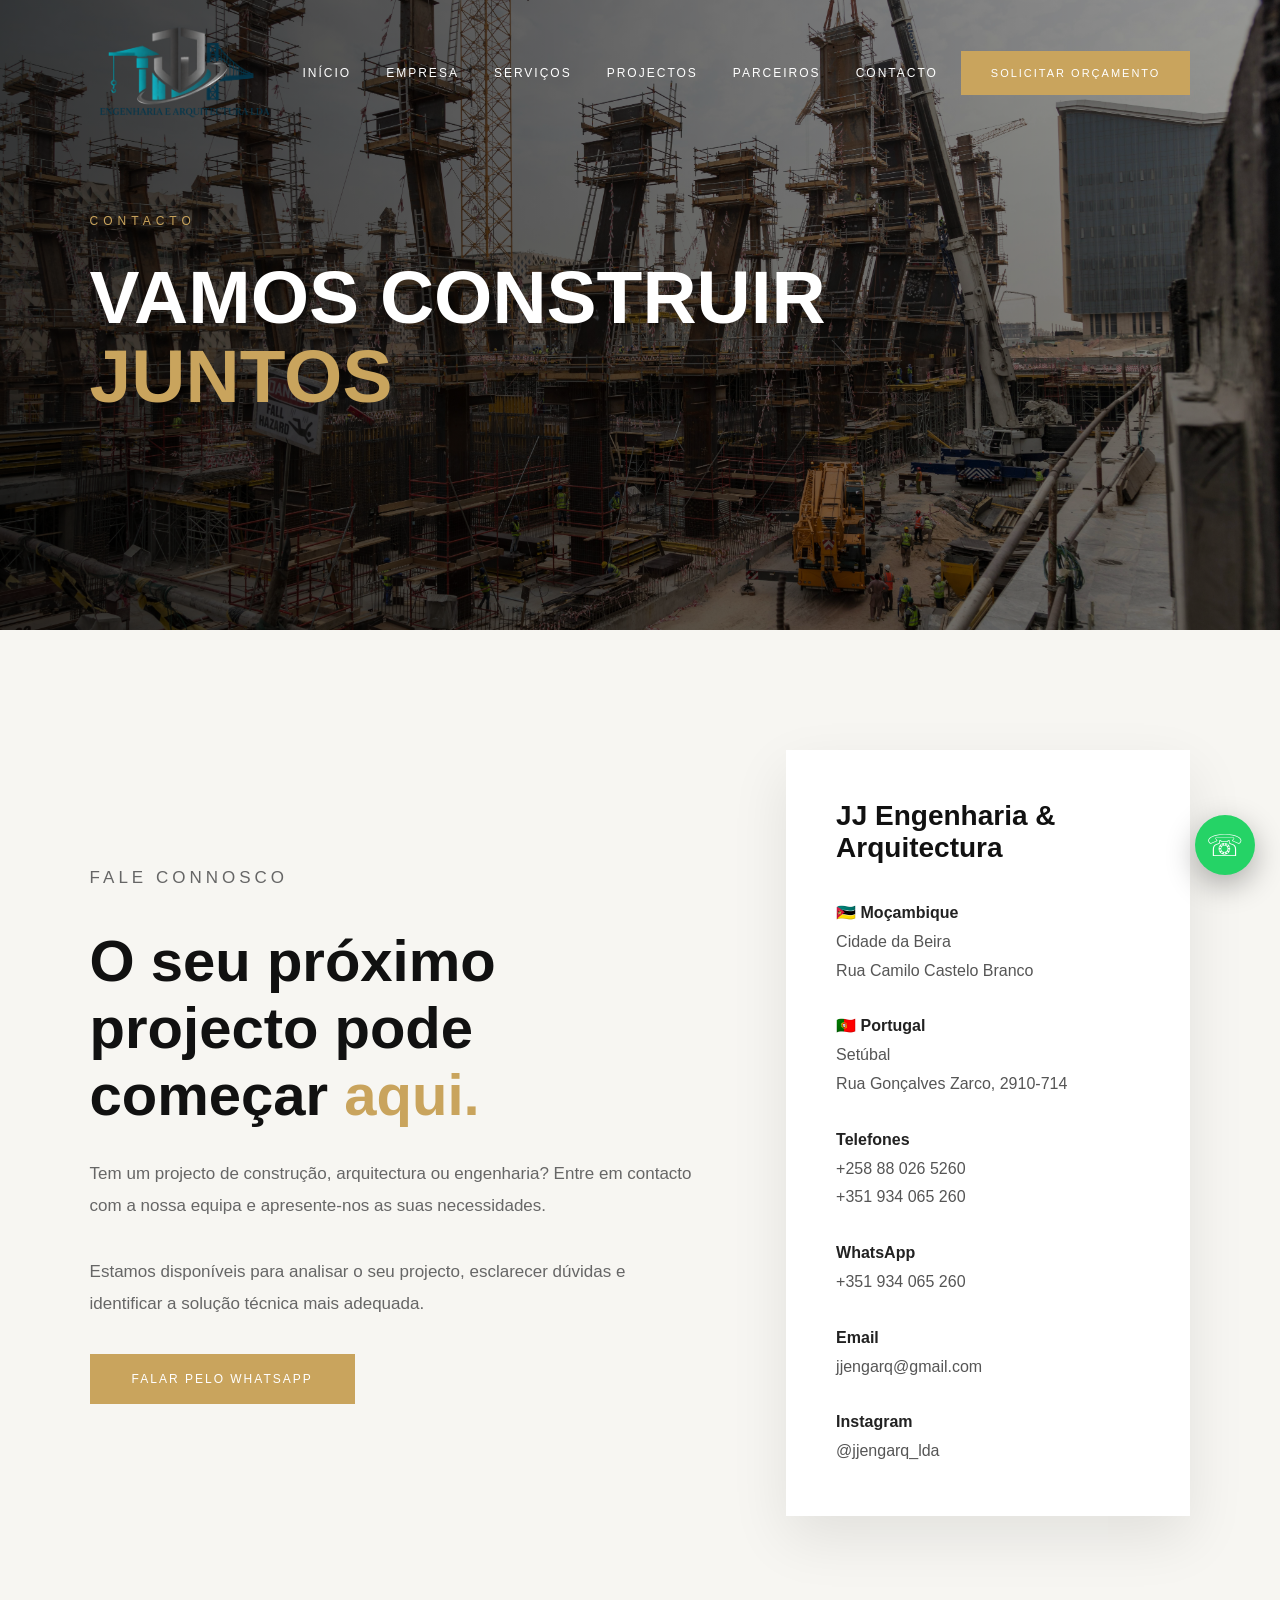
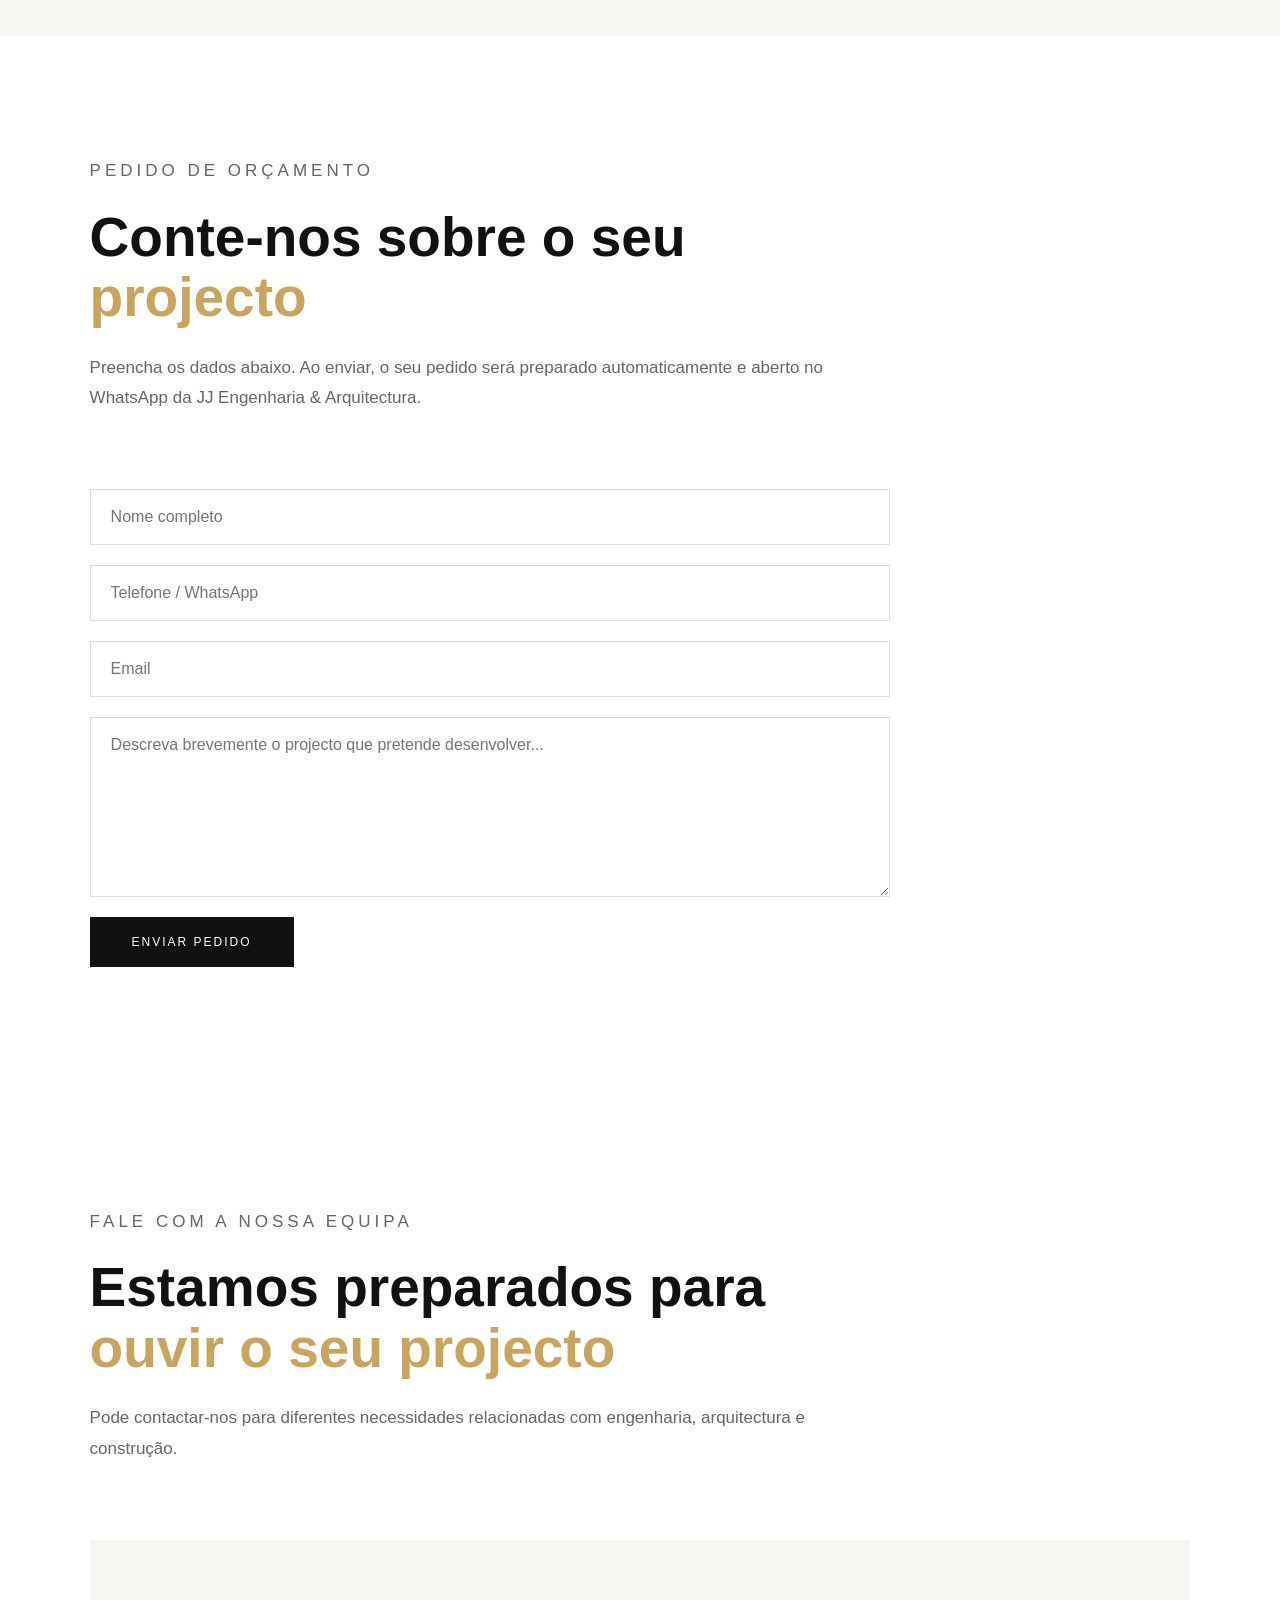
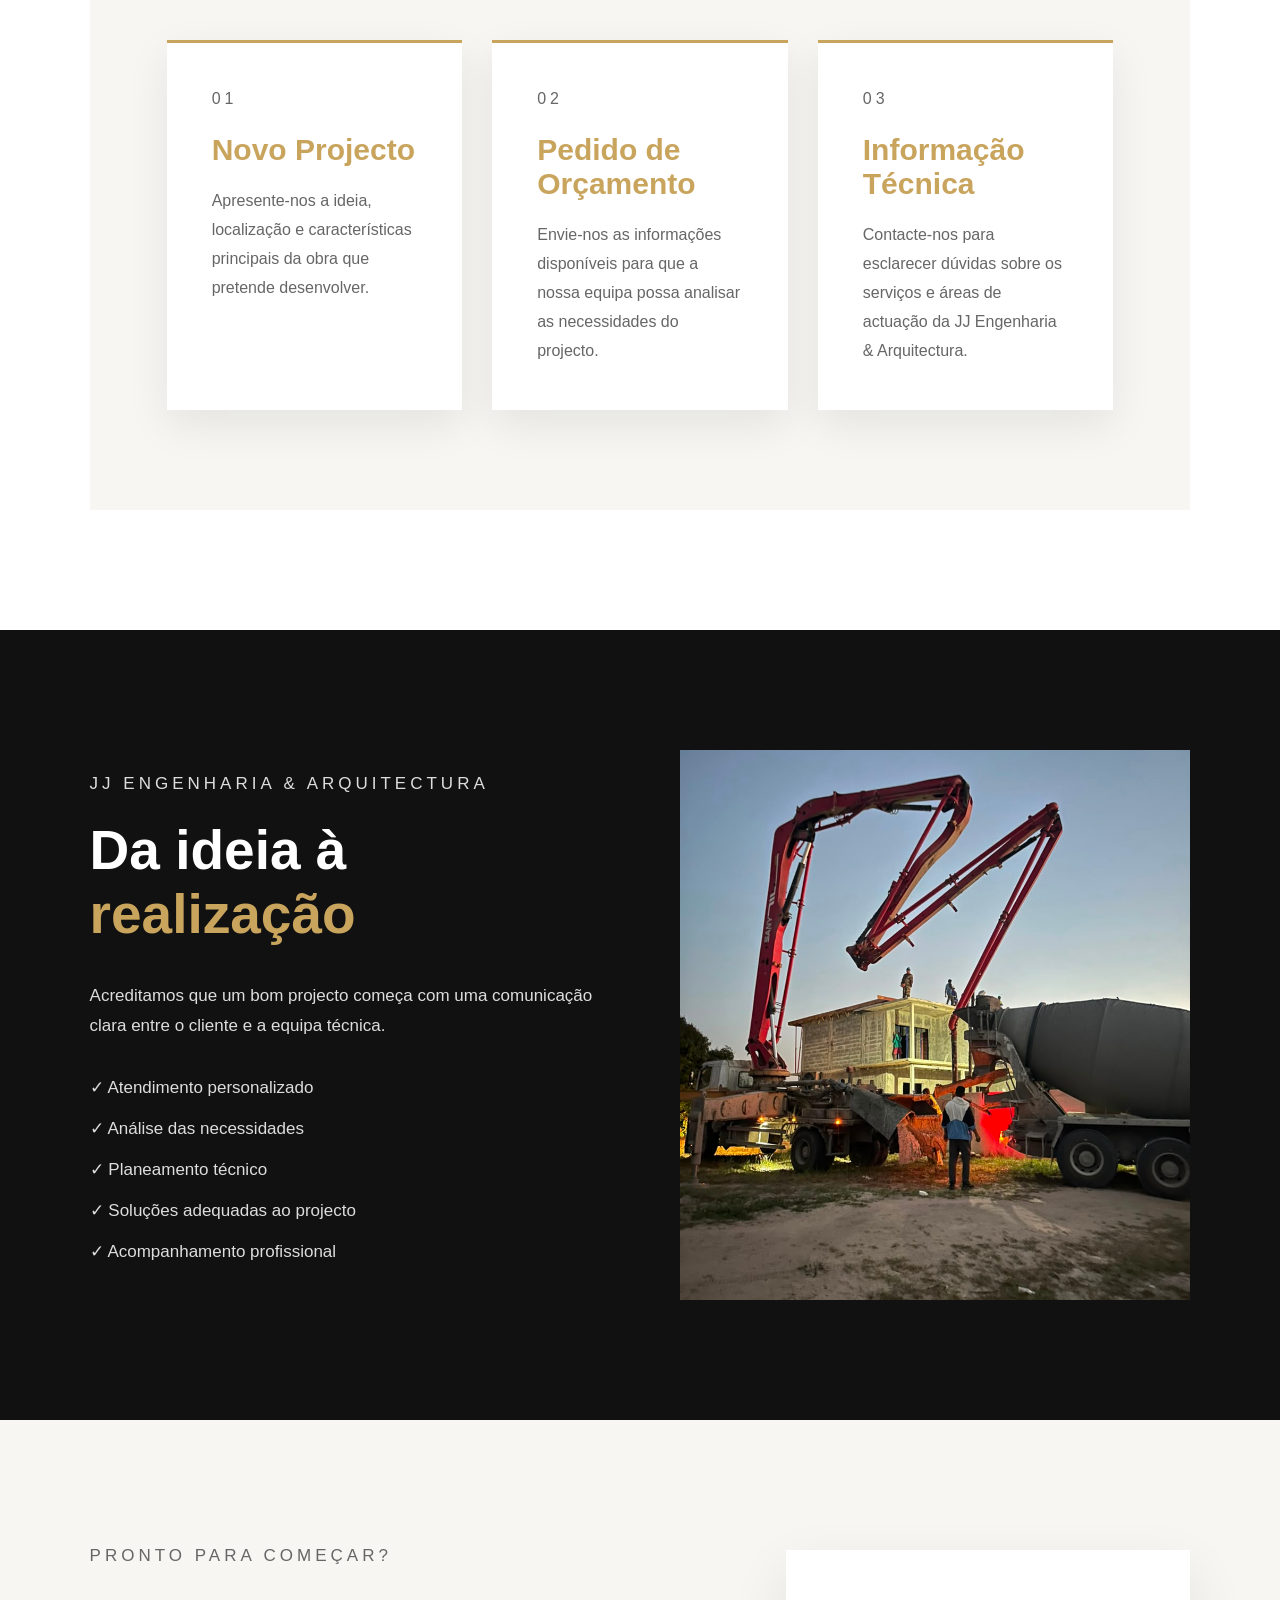
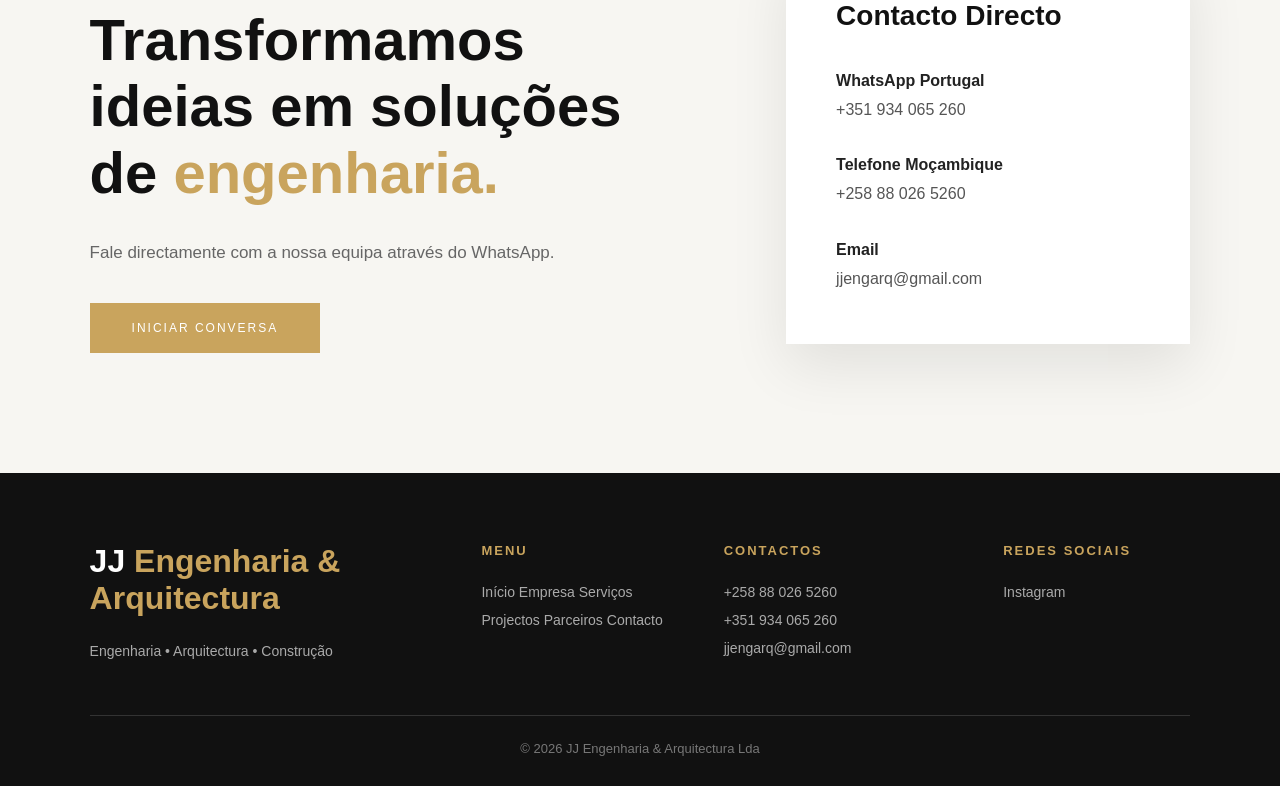
==== contacto.html @ 001f5782 "Add files via upload" ====
<!DOCTYPE html>
<html lang="pt">

<head>

    <meta charset="UTF-8">

    <meta
        name="viewport"
        content="width=device-width, initial-scale=1.0"
    >

    <title>
        Contacto | JJ Engenharia & Arquitectura
    </title>

    <meta
        name="description"
        content="Entre em contacto com a JJ Engenharia & Arquitectura para solicitar informações, apresentar o seu projecto ou pedir um orçamento."
    >

    <meta
        name="keywords"
        content="JJ Engenharia, contacto, orçamento, engenharia, arquitectura, construção, Moçambique, Portugal"
    >

    <meta
        name="author"
        content="JJ Engenharia & Arquitectura"
    >

    <link
        rel="stylesheet"
        href="css/style.css"
    >

</head>


<body>


<!-- =====================================================
HEADER
===================================================== -->

<header class="header">

    <div class="logo">

        <a href="index.html">

            <img
                src="images/logo.png"
                alt="JJ Engenharia & Arquitectura"
            >

        </a>

    </div>


    <button
        class="menu-toggle"
        type="button"
        onclick="abrirMenu()"
        aria-label="Abrir menu"
    >

        <span></span>
        <span></span>
        <span></span>

    </button>


    <nav id="menu">

        <a href="index.html">
            Início
        </a>

        <a href="sobre.html">
            Empresa
        </a>

        <a href="servicos.html">
            Serviços
        </a>

        <a href="projectos.html">
            Projectos
        </a>

        <a href="index.html#parceiros">
            Parceiros
        </a>

        <a href="contacto.html">
            Contacto
        </a>

    </nav>


    <a
        href="#formulario"
        class="btn-header"
    >
        Solicitar Orçamento
    </a>

</header>



<!-- =====================================================
HERO
===================================================== -->

<section class="page-hero">

    <div>

        <p class="subtitle">
            CONTACTO
        </p>

        <h1>

            Vamos construir

            <span>
                juntos
            </span>

        </h1>

    </div>

</section>



<!-- =====================================================
INTRODUÇÃO / CONTACTOS
===================================================== -->

<section class="contact">

    <div class="contact-content">

        <p class="section-label">
            FALE CONNOSCO
        </p>

        <h2>

            O seu próximo projecto
            pode começar

            <span style="color:#c9a45d;">
                aqui.
            </span>

        </h2>

        <p>
            Tem um projecto de construção,
            arquitectura ou engenharia?
            Entre em contacto com a nossa equipa
            e apresente-nos as suas necessidades.
        </p>

        <p>
            Estamos disponíveis para analisar
            o seu projecto, esclarecer dúvidas
            e identificar a solução técnica
            mais adequada.
        </p>


        <!-- WHATSAPP PORTUGAL -->

        <a
            href="https://wa.me/351934065260?text=Ol%C3%A1%20JJ%20Engenharia%20%26%20Arquitectura%2C%20gostaria%20de%20obter%20mais%20informa%C3%A7%C3%B5es%20e%20apresentar%20o%20meu%20projecto."
            class="btn-main"
            target="_blank"
            rel="noopener noreferrer"
        >
            Falar pelo WhatsApp
        </a>

    </div>


    <div class="contact-info">

        <h3>
            JJ Engenharia & Arquitectura
        </h3>


        <!-- MOÇAMBIQUE -->

        <p>

            🇲🇿

            <strong>
                Moçambique
            </strong>

            <br>

            Cidade da Beira

            <br>

            Rua Camilo Castelo Branco

        </p>


        <!-- PORTUGAL -->

        <p>

            🇵🇹

            <strong>
                Portugal
            </strong>

            <br>

            Setúbal

            <br>

            Rua Gonçalves Zarco,
            2910-714

        </p>


        <!-- TELEFONES -->

        <p>

            <strong>
                Telefones
            </strong>

            <br>

            <a href="tel:+258880265260">
                +258 88 026 5260
            </a>

            <br>

            <a href="tel:+351934065260">
                +351 934 065 260
            </a>

        </p>


        <!-- WHATSAPP -->

        <p>

            <strong>
                WhatsApp
            </strong>

            <br>

            <a
                href="https://wa.me/351934065260"
                target="_blank"
                rel="noopener noreferrer"
            >
                +351 934 065 260
            </a>

        </p>


        <!-- EMAIL -->

        <p>

            <strong>
                Email
            </strong>

            <br>

            <a href="mailto:jjengarq@gmail.com">
                jjengarq@gmail.com
            </a>

        </p>


        <!-- INSTAGRAM -->

        <p>

            <strong>
                Instagram
            </strong>

            <br>

            <a
                href="https://www.instagram.com/jjengarq_lda?stkn=MWpsZnFjYWRxdWlwaw=="
                target="_blank"
                rel="noopener noreferrer"
            >
                @jjengarq_lda
            </a>

        </p>

    </div>

</section>



<!-- =====================================================
FORMULÁRIO
===================================================== -->

<section
    class="contact-form-section"
    id="formulario"
>

    <div class="section-head">

        <p class="section-label">
            PEDIDO DE ORÇAMENTO
        </p>

        <h2>

            Conte-nos sobre o seu

            <span>
                projecto
            </span>

        </h2>

        <p>
            Preencha os dados abaixo.
            Ao enviar, o seu pedido será preparado
            automaticamente e aberto no WhatsApp
            da JJ Engenharia & Arquitectura.
        </p>

    </div>



    <form
        class="contact-form"
        onsubmit="return enviarWhatsApp();"
    >


        <!-- NOME -->

        <input
            type="text"
            id="nome"
            name="nome"
            placeholder="Nome completo"
            autocomplete="name"
            required
        >


        <!-- TELEFONE -->

        <input
            type="tel"
            id="telefone"
            name="telefone"
            placeholder="Telefone / WhatsApp"
            autocomplete="tel"
            required
        >


        <!-- EMAIL -->

        <input
            type="email"
            id="email"
            name="email"
            placeholder="Email"
            autocomplete="email"
            required
        >


        <!-- MENSAGEM -->

        <textarea
            id="mensagem"
            name="mensagem"
            placeholder="Descreva brevemente o projecto que pretende desenvolver..."
            required
        ></textarea>


        <!-- ENVIAR -->

        <button
            type="submit"
            class="btn-main dark"
        >
            Enviar Pedido
        </button>


    </form>

</section>



<!-- =====================================================
COMO PODEMOS AJUDAR
===================================================== -->

<section class="services">

    <div class="section-head">

        <p class="section-label">
            FALE COM A NOSSA EQUIPA
        </p>

        <h2>

            Estamos preparados para

            <span>
                ouvir o seu projecto
            </span>

        </h2>

        <p>
            Pode contactar-nos para diferentes
            necessidades relacionadas com engenharia,
            arquitectura e construção.
        </p>

    </div>


    <div class="values">


        <!-- 01 -->

        <div class="value-card">

            <p class="section-label">
                01
            </p>

            <h3>
                Novo Projecto
            </h3>

            <p>
                Apresente-nos a ideia,
                localização e características
                principais da obra que pretende
                desenvolver.
            </p>

        </div>



        <!-- 02 -->

        <div class="value-card">

            <p class="section-label">
                02
            </p>

            <h3>
                Pedido de Orçamento
            </h3>

            <p>
                Envie-nos as informações disponíveis
                para que a nossa equipa possa analisar
                as necessidades do projecto.
            </p>

        </div>



        <!-- 03 -->

        <div class="value-card">

            <p class="section-label">
                03
            </p>

            <h3>
                Informação Técnica
            </h3>

            <p>
                Contacte-nos para esclarecer dúvidas
                sobre os serviços e áreas
                de actuação da JJ Engenharia
                & Arquitectura.
            </p>

        </div>


    </div>

</section>



<!-- =====================================================
DESTAQUE
===================================================== -->

<section class="highlight">

    <div class="highlight-content">

        <p class="section-label">
            JJ ENGENHARIA & ARQUITECTURA
        </p>

        <h2>

            Da ideia à

            <span>
                realização
            </span>

        </h2>

        <p>
            Acreditamos que um bom projecto começa
            com uma comunicação clara entre
            o cliente e a equipa técnica.
        </p>

        <ul>

            <li>
                ✓ Atendimento personalizado
            </li>

            <li>
                ✓ Análise das necessidades
            </li>

            <li>
                ✓ Planeamento técnico
            </li>

            <li>
                ✓ Soluções adequadas ao projecto
            </li>

            <li>
                ✓ Acompanhamento profissional
            </li>

        </ul>

    </div>


    <div class="highlight-image">

        <img
            src="images/project-01.jpg"
            alt="Projecto JJ Engenharia & Arquitectura"
        >

    </div>

</section>



<!-- =====================================================
CHAMADA FINAL
===================================================== -->

<section class="contact">

    <div class="contact-content">

        <p class="section-label">
            PRONTO PARA COMEÇAR?
        </p>

        <h2>

            Transformamos ideias
            em soluções de

            <span style="color:#c9a45d;">
                engenharia.
            </span>

        </h2>

        <p>
            Fale directamente com a nossa equipa
            através do WhatsApp.
        </p>


        <a
            href="https://wa.me/351934065260?text=Ol%C3%A1%20JJ%20Engenharia%20%26%20Arquitectura%2C%20gostaria%20de%20iniciar%20uma%20conversa%20sobre%20um%20projecto."
            class="btn-main"
            target="_blank"
            rel="noopener noreferrer"
        >
            Iniciar Conversa
        </a>

    </div>


    <div class="contact-info">

        <h3>
            Contacto Directo
        </h3>

        <p>

            <strong>
                WhatsApp Portugal
            </strong>

            <br>

            <a
                href="https://wa.me/351934065260"
                target="_blank"
                rel="noopener noreferrer"
            >
                +351 934 065 260
            </a>

        </p>

        <p>

            <strong>
                Telefone Moçambique
            </strong>

            <br>

            <a href="tel:+258880265260">
                +258 88 026 5260
            </a>

        </p>

        <p>

            <strong>
                Email
            </strong>

            <br>

            <a href="mailto:jjengarq@gmail.com">
                jjengarq@gmail.com
            </a>

        </p>

    </div>

</section>



<!-- =====================================================
FOOTER
===================================================== -->

<footer>

    <div class="footer-content">


        <div class="footer-brand">

            <h3>

                JJ

                <span>
                    Engenharia & Arquitectura
                </span>

            </h3>

            <p>
                Engenharia • Arquitectura • Construção
            </p>

        </div>


        <div class="footer-menu">

            <h4>
                Menu
            </h4>

            <a href="index.html">
                Início
            </a>

            <a href="sobre.html">
                Empresa
            </a>

            <a href="servicos.html">
                Serviços
            </a>

            <a href="projectos.html">
                Projectos
            </a>

            <a href="index.html#parceiros">
                Parceiros
            </a>

            <a href="contacto.html">
                Contacto
            </a>

        </div>


        <div class="footer-contacts">

            <h4>
                Contactos
            </h4>

            <p>

                <a href="tel:+258880265260">
                    +258 88 026 5260
                </a>

            </p>

            <p>

                <a href="tel:+351934065260">
                    +351 934 065 260
                </a>

            </p>

            <p>

                <a href="mailto:jjengarq@gmail.com">
                    jjengarq@gmail.com
                </a>

            </p>

        </div>


        <div class="footer-social">

            <h4>
                Redes Sociais
            </h4>

            <a
                href="https://www.instagram.com/jjengarq_lda?stkn=MWpsZnFjYWRxdWlwaw=="
                target="_blank"
                rel="noopener noreferrer"
                class="instagram-link"
            >
                Instagram
            </a>

        </div>

    </div>


    <div class="copyright">

        © 2026 JJ Engenharia & Arquitectura Lda

    </div>

</footer>



<!-- =====================================================
WHATSAPP FLUTUANTE
PORTUGAL
===================================================== -->

<a
    href="https://wa.me/351934065260?text=Ol%C3%A1%20JJ%20Engenharia%20%26%20Arquitectura%2C%20gostaria%20de%20obter%20mais%20informa%C3%A7%C3%B5es."
    class="whatsapp"
    target="_blank"
    rel="noopener noreferrer"
    aria-label="Contactar JJ Engenharia e Arquitectura pelo WhatsApp"
>
    ☏
</a>



<!-- =====================================================
JAVASCRIPT
===================================================== -->

<script src="js/script.js"></script>


</body>

</html>
---- css/style.css ----
/* =========================================================
   JJ ENGENHARIA & ARQUITECTURA
   STYLE.CSS COMPLETO
========================================================= */


/* =========================================================
   VARIÁVEIS
========================================================= */

:root{
    --gold:#c9a45d;
    --gold-dark:#b68e48;
    --black:#111111;
    --dark:#17283e;
    --cream:#f7f6f2;
    --white:#ffffff;
    --gray:#666666;
    --light-gray:#dddddd;
}


/* =========================================================
   RESET
========================================================= */

*{
    margin:0;
    padding:0;
    box-sizing:border-box;
}

html{
    scroll-behavior:smooth;
}

body{
    font-family:Arial, Helvetica, sans-serif;
    background:var(--cream);
    color:var(--black);
    overflow-x:hidden;
}

body.menu-open{
    overflow:hidden;
}

img{
    width:100%;
    display:block;
}

a{
    color:inherit;
    text-decoration:none;
}

button,
input,
textarea{
    font-family:inherit;
}


/* =========================================================
   HEADER
========================================================= */

.header{
    position:absolute;
    top:0;
    left:0;

    width:100%;

    padding:25px 7%;

    display:flex;
    align-items:center;
    justify-content:space-between;

    z-index:1000;

    color:white;

    transition:
        background .3s ease,
        padding .3s ease,
        box-shadow .3s ease;
}


/* HEADER FIXO */

.header.header-scrolled{
    position:fixed;

    background:rgba(17,17,17,.96);

    box-shadow:
        0 5px 25px rgba(0,0,0,.15);

    backdrop-filter:blur(8px);

    animation:headerDown .35s ease;
}

@keyframes headerDown{

    from{
        transform:translateY(-100%);
    }

    to{
        transform:translateY(0);
    }

}


/* =========================================================
   LOGO
========================================================= */

.logo{
    flex-shrink:0;
}

.logo a{
    display:block;
}

.logo img{
    width:190px;
    height:auto;
}


/* =========================================================
   MENU DESKTOP
========================================================= */

.header nav{
    display:flex;
    align-items:center;
    justify-content:center;
    gap:35px;
}

.header nav a{
    position:relative;

    color:white;

    font-size:12px;
    font-weight:500;

    text-transform:uppercase;
    letter-spacing:2px;

    transition:.3s;
}

.header nav a::after{
    content:"";

    position:absolute;

    left:0;
    bottom:-8px;

    width:0;
    height:1px;

    background:var(--gold);

    transition:.3s;
}

.header nav a:hover{
    color:var(--gold);
}

.header nav a:hover::after{
    width:100%;
}


/* =========================================================
   BOTÃO HEADER
========================================================= */

.btn-header{
    flex-shrink:0;

    display:inline-block;

    padding:16px 30px;

    background:var(--gold);

    color:white;

    font-size:11px;

    text-transform:uppercase;
    letter-spacing:2px;

    transition:.3s;
}

.btn-header:hover{
    background:white;
    color:#111;
}


/* =========================================================
   MENU MOBILE
========================================================= */

.menu-toggle{
    display:none;

    width:46px;
    height:46px;

    padding:8px;

    border:0;

    background:transparent;

    cursor:pointer;

    position:relative;

    z-index:1200;
}

.menu-toggle span{
    display:block;

    width:28px;
    height:2px;

    margin:6px auto;

    background:white;

    transition:.3s;
}

.menu-toggle.active span:nth-child(1){
    transform:
        translateY(8px)
        rotate(45deg);
}

.menu-toggle.active span:nth-child(2){
    opacity:0;
}

.menu-toggle.active span:nth-child(3){
    transform:
        translateY(-8px)
        rotate(-45deg);
}


/* =========================================================
   BOTÕES
========================================================= */

.btn-main{
    display:inline-block;

    padding:18px 42px;

    border:0;

    background:var(--gold);

    color:white;

    font-size:12px;
    font-weight:500;

    text-transform:uppercase;
    letter-spacing:2px;

    cursor:pointer;

    transition:.3s;
}

.btn-main:hover{
    background:white;
    color:#111;
}

.btn-main.dark{
    background:#111;
    color:white;
}

.btn-main.dark:hover{
    background:var(--gold);
    color:white;
}


/* =========================================================
   HERO HOME
========================================================= */

.hero{
    position:relative;

    width:100%;
    height:100vh;
    min-height:720px;

    padding:0 7%;

    display:flex;
    align-items:center;

    overflow:hidden;

    color:white;

    background:
        linear-gradient(
            90deg,
            rgba(0,0,0,.76),
            rgba(0,0,0,.38)
        ),
        url("../images/hero.jpg");

    background-size:cover;
    background-position:center;
}

.hero-content{
    position:relative;

    z-index:2;

    max-width:850px;

    margin-top:40px;
}

.subtitle{
    margin-bottom:30px;

    color:var(--gold);

    font-size:12px;

    text-transform:uppercase;
    letter-spacing:5px;
}

.hero h1{
    margin:0;

    font-size:82px;

    font-weight:700;

    line-height:1;

    letter-spacing:-2px;

    text-transform:uppercase;
}

.hero h1 span{
    color:var(--gold);
}

.hero-text{
    max-width:620px;

    margin:35px 0;

    font-size:18px;

    line-height:1.8;
}


/* =========================================================
   EXPERIENCE BOX
========================================================= */

.experience-box{
    position:absolute;

    right:10%;
    bottom:25%;

    padding-left:25px;

    border-left:2px solid var(--gold);

    z-index:2;
}

.experience-box strong{
    display:block;

    color:white;

    font-size:70px;

    line-height:1;
}

.experience-box span{
    display:block;

    margin-top:7px;

    color:white;

    font-size:12px;

    line-height:1.6;

    text-transform:uppercase;
    letter-spacing:3px;
}


/* =========================================================
   SCROLL
========================================================= */

.scroll{
    position:absolute;

    left:50%;
    bottom:30px;

    transform:translateX(-50%);

    color:rgba(255,255,255,.7);

    font-size:9px;

    letter-spacing:3px;

    z-index:2;
}


/* =========================================================
   HERO PÁGINAS INTERNAS
========================================================= */

.page-hero{
    position:relative;

    width:100%;
    height:70vh;
    min-height:520px;

    padding:0 7%;

    display:flex;
    align-items:center;

    color:white;

    background:
        linear-gradient(
            90deg,
            rgba(0,0,0,.76),
            rgba(0,0,0,.38)
        ),
        url("../images/hero.jpg");

    background-size:cover;
    background-position:center;
}

.page-hero > div{
    max-width:900px;
}

.page-hero .subtitle{
    color:var(--gold);
}

.page-hero h1{
    max-width:850px;

    color:white;

    font-size:75px;
    font-weight:700;

    line-height:1.05;

    text-transform:uppercase;
}

.page-hero h1 span{
    color:var(--gold);
}


/* =========================================================
   TÍTULOS GERAIS
========================================================= */

.section-label{
    margin-bottom:20px;

    color:var(--gold);

    font-size:11px;

    text-transform:uppercase;
    letter-spacing:4px;
}

.section-head{
    max-width:760px;

    margin-bottom:75px;
}

.section-head h2{
    margin-bottom:25px;

    font-size:55px;
    font-weight:600;

    line-height:1.1;
}

.section-head h2 span{
    color:var(--gold);
}

.section-head p{
    color:var(--gray);

    font-size:17px;

    line-height:1.8;
}


/* =========================================================
   SOBRE HOME
========================================================= */

.about{
    padding:120px 7%;

    display:grid;

    grid-template-columns:
        1fr
        1fr;

    gap:80px;

    align-items:center;

    background:var(--cream);
}

.about-image{
    overflow:hidden;
}

.about-image img{
    width:100%;
    height:600px;

    object-fit:cover;

    transition:.5s;
}

.about-image:hover img{
    transform:scale(1.03);
}

.about-content h2{
    margin-bottom:30px;

    font-size:55px;
    font-weight:600;

    line-height:1.15;
}

.about-content h2 span{
    color:var(--gold);
}

.about-content p{
    margin-bottom:20px;

    color:var(--gray);

    font-size:17px;

    line-height:1.8;
}

.about-content .btn-main{
    margin-top:15px;
}


/* =========================================================
   SOBRE PAGE
========================================================= */

.about-page{
    padding:120px 7%;

    display:grid;

    grid-template-columns:
        1fr
        1fr;

    gap:80px;

    align-items:center;

    background:white;
}

.about-page .about-image img{
    height:550px;

    object-fit:cover;
}


/* =========================================================
   MISSÃO / VISÃO / VALORES
========================================================= */

.values{
    padding:100px 7%;

    display:grid;

    grid-template-columns:
        repeat(3,1fr);

    gap:30px;

    background:var(--cream);
}

.value-card{
    position:relative;

    padding:45px;

    overflow:hidden;

    background:white;

    box-shadow:
        0 15px 40px rgba(0,0,0,.08);

    transition:.3s;
}

.value-card::before{
    content:"";

    position:absolute;

    top:0;
    left:0;

    width:100%;
    height:3px;

    background:var(--gold);
}

.value-card:hover{
    transform:translateY(-5px);

    box-shadow:
        0 20px 45px rgba(0,0,0,.12);
}

.value-card h3{
    margin-bottom:20px;

    color:var(--gold);

    font-size:30px;
}

.value-card p{
    color:var(--gray);

    font-size:16px;

    line-height:1.8;
}


/* =========================================================
   SERVIÇOS
========================================================= */

.services{
    padding:120px 7%;

    background:white;
}

.service-list{
    display:flex;

    flex-direction:column;

    gap:100px;
}

.service-item{
    display:grid;

    grid-template-columns:
        80px
        1fr
        1fr;

    gap:40px;

    align-items:center;
}

.service-number{
    align-self:start;

    padding-top:10px;

    color:var(--gold);

    font-size:45px;

    font-weight:700;
}

.service-image{
    overflow:hidden;
}

.service-image img{
    width:100%;
    height:450px;

    object-fit:cover;

    transition:.5s;
}

.service-image:hover img{
    transform:scale(1.04);
}

.service-info{
    padding:20px 0;
}

.service-info h3{
    margin-bottom:25px;

    font-size:42px;

    font-weight:600;

    line-height:1.15;
}

.service-info p{
    max-width:550px;

    margin-bottom:25px;

    color:var(--gray);

    font-size:17px;

    line-height:1.8;
}

.service-info a{
    color:var(--gold);

    font-size:13px;

    text-transform:uppercase;

    letter-spacing:2px;

    transition:.3s;
}

.service-info a:hover{
    color:#111;
}

.service-item.reverse .service-image{
    order:3;
}

.service-item.reverse .service-info{
    order:2;
}

.services-more{
    margin-top:80px;

    text-align:center;
}


/* =========================================================
   SUBCATEGORIAS SERVIÇOS
========================================================= */

.service-subcategories{
    margin-top:25px;

    display:grid;

    grid-template-columns:
        1fr
        1fr;

    gap:10px 25px;
}

.service-subcategories li{
    position:relative;

    padding-left:18px;

    list-style:none;

    color:#666;

    font-size:14px;

    line-height:1.6;
}

.service-subcategories li::before{
    content:"";

    position:absolute;

    left:0;
    top:9px;

    width:5px;
    height:5px;

    border-radius:50%;

    background:var(--gold);
}


/* =========================================================
   PROJECTOS
========================================================= */

.projects{
    padding:120px 7%;

    background:var(--cream);
}

.project-gallery{
    display:grid;

    grid-template-columns:
        2fr
        1fr
        1fr;

    grid-template-rows:
        300px
        300px;

    gap:25px;
}

.project-main{
    position:relative;

    grid-row:span 2;

    overflow:hidden;
}

.project-card{
    position:relative;

    overflow:hidden;
}

.project-gallery img{
    width:100%;
    height:100%;

    object-fit:cover;

    transition:.5s;
}

.project-main:hover img,
.project-card:hover img{
    transform:scale(1.08);
}

.project-main::after,
.project-card::after{
    content:"";

    position:absolute;

    inset:0;

    z-index:1;

    background:
        linear-gradient(
            to top,
            rgba(0,0,0,.82),
            rgba(0,0,0,.02) 65%
        );
}

.project-overlay{
    position:absolute;

    left:0;
    right:0;
    bottom:0;

    z-index:2;

    padding:30px;

    color:white;
}

.project-main h3,
.project-card h3{
    font-size:25px;
}

.project-main p{
    margin-top:8px;

    color:#ddd;

    font-size:13px;
}

.projects-more{
    margin-top:60px;

    text-align:center;
}


/* =========================================================
   GALERIA
========================================================= */

.gallery-section{
    padding:120px 7%;

    background:#111;

    color:white;
}

.gallery-head{
    max-width:850px;
}

.gallery-head h2{
    color:white;
}

.gallery-head p{
    color:#aaa;
}


/* =========================================================
   FILTROS GALERIA
========================================================= */

.gallery-filters{
    display:flex;

    align-items:center;

    flex-wrap:wrap;

    gap:12px;

    margin-bottom:50px;
}

.gallery-filter{
    padding:13px 24px;

    border:1px solid #383838;

    background:transparent;

    color:#aaa;

    font-size:10px;
    font-weight:600;

    text-transform:uppercase;
    letter-spacing:2px;

    cursor:pointer;

    transition:.3s;
}

.gallery-filter:hover{
    border-color:var(--gold);

    color:var(--gold);
}

.gallery-filter.active{
    border-color:var(--gold);

    background:var(--gold);

    color:white;
}


/* =========================================================
   GRELHA GALERIA
========================================================= */

.gallery-grid{
    display:grid;

    grid-template-columns:
        repeat(3,1fr);

    grid-auto-rows:320px;

    grid-auto-flow:dense;

    gap:20px;
}

.gallery-item{
    position:relative;

    overflow:hidden;

    cursor:pointer;

    background:#222;

    transition:
        opacity .35s ease,
        transform .35s ease;
}

.gallery-item.gallery-large{
    grid-row:span 2;
}

.gallery-item.gallery-wide{
    grid-column:span 2;
}

.gallery-item.hidden{
    display:none;
}

.gallery-item > img{
    width:100%;
    height:100%;

    object-fit:cover;

    transition:
        transform .65s ease,
        filter .65s ease;
}

.gallery-item:hover > img{
    transform:scale(1.07);

    filter:brightness(.72);
}


/* =========================================================
   OVERLAY GALERIA
========================================================= */

.gallery-overlay{
    position:absolute;

    inset:0;

    padding:28px;

    display:flex;

    align-items:flex-end;
    justify-content:space-between;

    gap:25px;

    opacity:0;

    background:
        linear-gradient(
            to top,
            rgba(0,0,0,.90),
            rgba(0,0,0,.05) 68%
        );

    transition:.35s;

    z-index:2;
}

.gallery-item:hover .gallery-overlay{
    opacity:1;
}

.gallery-overlay span{
    display:block;

    margin-bottom:9px;

    color:var(--gold);

    font-size:9px;

    text-transform:uppercase;

    letter-spacing:3px;
}

.gallery-overlay h3{
    color:white;

    font-size:21px;
    font-weight:500;

    line-height:1.25;
}

.gallery-open{
    flex-shrink:0;

    width:48px;
    height:48px;

    display:flex;

    align-items:center;
    justify-content:center;

    border:1px solid rgba(255,255,255,.55);

    border-radius:50%;

    background:rgba(0,0,0,.15);

    color:white;

    font-size:28px;

    font-weight:300;

    cursor:pointer;

    transition:.3s;
}

.gallery-open:hover{
    border-color:var(--gold);

    background:var(--gold);
}


/* =========================================================
   LIGHTBOX
========================================================= */

.gallery-lightbox{
    position:fixed;

    inset:0;

    width:100%;
    height:100%;

    padding:60px 90px;

    display:flex;

    align-items:center;
    justify-content:center;

    visibility:hidden;

    opacity:0;

    background:rgba(0,0,0,.96);

    z-index:20000;

    transition:
        opacity .3s ease,
        visibility .3s ease;
}

.gallery-lightbox.active{
    visibility:visible;
    opacity:1;
}

.lightbox-content{
    position:relative;

    width:auto;

    max-width:1150px;
    max-height:90vh;

    display:flex;

    flex-direction:column;

    align-items:center;
}

.lightbox-content img{
    display:block;

    width:auto;
    height:auto;

    max-width:100%;
    max-height:75vh;

    object-fit:contain;

    box-shadow:
        0 30px 80px rgba(0,0,0,.45);
}

.lightbox-caption{
    width:100%;

    padding-top:20px;

    text-align:left;
}

.lightbox-caption span{
    display:block;

    margin-bottom:7px;

    color:var(--gold);

    font-size:9px;

    text-transform:uppercase;

    letter-spacing:3px;
}

.lightbox-caption h3{
    color:white;

    font-size:23px;

    font-weight:500;
}


/* FECHAR */

.lightbox-close{
    position:absolute;

    top:25px;
    right:35px;

    width:50px;
    height:50px;

    display:flex;

    align-items:center;
    justify-content:center;

    border:0;

    background:transparent;

    color:white;

    font-size:42px;

    font-weight:200;

    cursor:pointer;

    z-index:5;

    transition:.3s;
}

.lightbox-close:hover{
    color:var(--gold);

    transform:rotate(90deg);
}


/* SETAS */

.lightbox-arrow{
    position:absolute;

    top:50%;

    width:55px;
    height:80px;

    display:flex;

    align-items:center;
    justify-content:center;

    transform:translateY(-50%);

    border:0;

    background:transparent;

    color:white;

    font-size:65px;

    font-weight:200;

    cursor:pointer;

    z-index:5;

    transition:.3s;
}

.lightbox-arrow:hover{
    color:var(--gold);
}

.lightbox-prev{
    left:25px;
}

.lightbox-next{
    right:25px;
}


/* =========================================================
   VÍDEO DOS PROJECTOS
========================================================= */

.project-video{
    position:relative;

    padding:120px 7%;

    overflow:hidden;

    background:var(--cream);
}


/* DETALHE DECORATIVO */

.project-video::before{
    content:"";

    position:absolute;

    top:0;
    right:7%;

    width:1px;
    height:110px;

    background:var(--gold);
}


.project-video-head{
    max-width:800px;

    margin-bottom:55px;
}

.project-video-head h2{
    margin-bottom:25px;

    color:#111;

    font-size:55px;

    font-weight:600;

    line-height:1.1;
}

.project-video-head h2 span{
    color:var(--gold);
}

.project-video-head p{
    max-width:700px;

    color:var(--gray);

    font-size:17px;

    line-height:1.8;
}


/* =========================================================
   CAIXA DO VÍDEO
========================================================= */

.project-video-wrapper{
    position:relative;

    max-width:1150px;

    margin:0 auto;

    padding:12px;

    overflow:hidden;

    background:#111;

    border:
        1px solid
        rgba(201,164,93,.55);

    box-shadow:
        0 25px 70px
        rgba(0,0,0,.15);
}


/* LINHA DOURADA */

.project-video-wrapper::before{
    content:"";

    position:absolute;

    top:0;
    left:0;

    width:120px;
    height:3px;

    background:var(--gold);

    z-index:2;
}

.project-video-wrapper video{
    position:relative;

    width:100%;
    height:min(76vh,760px);

    display:block;

    object-fit:contain;

    background:#000;

    outline:none;
}


/* =========================================================
   ESTATÍSTICAS
========================================================= */

.stats{
    padding:90px 7%;

    display:grid;

    grid-template-columns:
        repeat(4,1fr);

    background:#111;

    color:white;

    text-align:center;
}

.stats > div{
    position:relative;

    padding:10px 20px;
}

.stats > div:not(:last-child)::after{
    content:"";

    position:absolute;

    top:15%;
    right:0;

    width:1px;
    height:70%;

    background:rgba(255,255,255,.10);
}

.stats strong{
    display:block;

    color:var(--gold);

    font-size:65px;
}

.stats p,
.stats span{
    display:block;

    margin-top:15px;

    color:#ccc;

    font-size:12px;

    text-transform:uppercase;

    letter-spacing:2px;

    line-height:1.5;
}


/* =========================================================
   DESTAQUE
========================================================= */

.highlight{
    padding:120px 7%;

    display:grid;

    grid-template-columns:
        1fr
        1fr;

    gap:80px;

    align-items:center;

    background:#111;

    color:white;
}

.highlight-content{
    max-width:650px;
}

.highlight-content h2{
    margin-bottom:35px;

    font-size:55px;

    font-weight:600;

    line-height:1.15;
}

.highlight-content h2 span{
    color:var(--gold);
}

.highlight-content p{
    color:#ddd;

    font-size:17px;

    line-height:1.8;
}

.highlight-content ul{
    margin-top:35px;

    list-style:none;
}

.highlight-content li{
    margin-bottom:20px;

    color:#ddd;

    font-size:17px;
}

.highlight-image{
    overflow:hidden;
}

.highlight-image img{
    width:100%;
    height:550px;

    object-fit:cover;

    transition:.5s;
}

.highlight-image:hover img{
    transform:scale(1.03);
}


/* =========================================================
   PARCEIROS
========================================================= */

.partners{
    position:relative;

    padding:100px 0 70px;

    overflow:hidden;

    background:var(--cream);

    color:#111;
}

.partners-head{
    max-width:900px;

    margin:0 auto 65px;

    padding:0 30px;

    text-align:center;
}

.partners-label{
    display:flex;

    align-items:center;
    justify-content:center;

    gap:20px;

    margin-bottom:25px;

    color:var(--gold);

    font-size:11px;

    font-weight:600;

    text-transform:uppercase;

    letter-spacing:5px;
}

.partners-label::before,
.partners-label::after{
    content:"";

    width:60px;
    height:1px;

    background:var(--gold);
}

.partners-head h2{
    margin:0;

    color:#17283e;

    font-family:
        Georgia,
        "Times New Roman",
        serif;

    font-size:56px;

    font-weight:400;

    line-height:1.1;
}

.partners-head h2 span{
    display:block;

    color:var(--gold);
}

.partners-description{
    max-width:720px;

    margin:25px auto 0;

    color:#666;

    font-size:17px;

    line-height:1.8;
}


/* =========================================================
   SLIDER PARCEIROS
========================================================= */

.partners-slider{
    position:relative;

    width:100%;

    overflow:hidden;

    background:white;

    border-top:
        1px solid
        rgba(201,164,93,.45);

    border-bottom:
        1px solid
        rgba(201,164,93,.45);
}

.partners-slider::before,
.partners-slider::after{
    content:"";

    position:absolute;

    top:0;

    width:90px;
    height:100%;

    z-index:5;

    pointer-events:none;
}

.partners-slider::before{
    left:0;

    background:
        linear-gradient(
            90deg,
            white,
            rgba(255,255,255,0)
        );
}

.partners-slider::after{
    right:0;

    background:
        linear-gradient(
            -90deg,
            white,
            rgba(255,255,255,0)
        );
}

.partners-track{
    display:flex;

    align-items:stretch;

    width:max-content;

    animation:
        partnersLoop
        50s
        linear
        infinite;

    will-change:transform;
}

.partners-slider:hover .partners-track{
    animation-play-state:paused;
}

.partner-item{
    flex:0 0 210px;

    width:210px;
    height:145px;

    padding:22px 27px;

    display:flex;

    align-items:center;
    justify-content:center;

    border-right:1px solid #dedede;

    background:white;
}

.partner-item img{
    display:block;

    width:auto;
    height:auto;

    max-width:150px;
    max-height:92px;

    object-fit:contain;
}

.partner-item.partner-wide{
    flex-basis:255px;
    width:255px;
}

.partner-item.partner-wide img{
    max-width:205px;
    max-height:90px;
}

.partner-item.partner-msf{
    flex-basis:250px;
    width:250px;
}

.partner-item.partner-msf img{
    max-width:205px;
    max-height:90px;
}

.partner-item img[src*="delpaz"]{
    max-width:175px;
}

.partner-item img[src*="econos"]{
    max-width:155px;
}

.partner-item img[src*="edson-car"]{
    max-width:145px;
}

.partner-item img[src*="emose"]{
    max-width:140px;
}

.partner-item img[src*="jj-advogados"]{
    max-width:150px;
}

.partner-item img[src*="medicins"]{
    max-width:195px;
}

.partner-item img[src*="WhatsApp Image"]{
    max-width:190px;
    max-height:100px;
}


@keyframes partnersLoop{

    from{
        transform:translateX(0);
    }

    to{
        transform:translateX(-50%);
    }

}


.partners-infinity{
    display:flex;

    align-items:center;
    justify-content:center;

    gap:25px;

    margin-top:38px;

    color:var(--gold);

    font-family:Georgia, serif;

    font-size:45px;

    line-height:1;
}

.partners-infinity::before,
.partners-infinity::after{
    content:"";

    width:95px;
    height:1px;

    background:var(--gold);
}


/* =========================================================
   FORNECEDORES
========================================================= */

.suppliers{
    position:relative;

    padding:100px 0 70px;

    overflow:hidden;

    background:#111;

    color:white;
}

.suppliers-head{
    max-width:900px;

    margin:0 auto 65px;

    padding:0 30px;

    text-align:center;
}

.suppliers-label{
    display:flex;

    align-items:center;
    justify-content:center;

    gap:20px;

    margin-bottom:25px;

    color:var(--gold);

    font-size:11px;

    font-weight:600;

    text-transform:uppercase;

    letter-spacing:5px;
}

.suppliers-label::before,
.suppliers-label::after{
    content:"";

    width:60px;
    height:1px;

    background:var(--gold);
}

.suppliers-head h2{
    margin:0;

    color:white;

    font-family:
        Georgia,
        "Times New Roman",
        serif;

    font-size:56px;

    font-weight:400;

    line-height:1.1;
}

.suppliers-head h2 span{
    display:block;

    color:var(--gold);
}

.suppliers-description{
    max-width:720px;

    margin:25px auto 0;

    color:#aaa;

    font-size:17px;

    line-height:1.8;
}


/* =========================================================
   SLIDER FORNECEDORES
========================================================= */

.suppliers-slider{
    position:relative;

    width:100%;

    overflow:hidden;

    background:#181818;

    border-top:
        1px solid
        rgba(201,164,93,.35);

    border-bottom:
        1px solid
        rgba(201,164,93,.35);
}

.suppliers-slider::before,
.suppliers-slider::after{
    content:"";

    position:absolute;

    top:0;

    width:100px;
    height:100%;

    z-index:5;

    pointer-events:none;
}

.suppliers-slider::before{
    left:0;

    background:
        linear-gradient(
            90deg,
            #181818,
            rgba(24,24,24,0)
        );
}

.suppliers-slider::after{
    right:0;

    background:
        linear-gradient(
            -90deg,
            #181818,
            rgba(24,24,24,0)
        );
}

.suppliers-track{
    display:flex;

    align-items:stretch;

    width:max-content;

    animation:
        suppliersLoop
        65s
        linear
        infinite;

    will-change:transform;
}

.suppliers-slider:hover .suppliers-track{
    animation-play-state:paused;
}

.supplier-item{
    flex:0 0 205px;

    width:205px;
    height:150px;

    padding:22px 25px;

    display:flex;

    align-items:center;
    justify-content:center;

    overflow:hidden;

    border-right:
        1px solid
        rgba(255,255,255,.09);

    background:#fff;

    transition:background .3s ease;
}

.supplier-item:hover{
    background:#f7f6f2;
}

.supplier-item img{
    display:block;

    width:auto;
    height:auto;

    max-width:155px;
    max-height:100px;

    object-fit:contain;

    transition:transform .35s ease;
}

.supplier-item:hover img{
    transform:scale(1.06);
}

.supplier-item.supplier-wide{
    flex-basis:250px;
    width:250px;
}

.supplier-item.supplier-wide img{
    max-width:205px;
    max-height:100px;
}


/* AJUSTES INDIVIDUAIS */

.supplier-item img[src$="/1.jpeg"]{
    max-width:145px;
}

.supplier-item img[src$="/2.jpeg"]{
    max-width:145px;
}

.supplier-item img[src$="/5.jpeg"]{
    max-width:140px;
}

.supplier-item img[src$="/6.jpeg"]{
    max-width:120px;
}

.supplier-item img[src*="21.04.28"]{
    max-width:210px;
}

.supplier-item img[src*="21.04.32"]{
    max-width:140px;
}

.supplier-item img[src*="21.04.33 (1)"]{
    max-width:135px;
}

.supplier-item img[src*="21.04.33.jpeg"]{
    max-width:200px;
}

.supplier-item img[src*="21.04.34"]{
    max-width:155px;
}

.supplier-item img[src*="21.04.35 (1)"]{
    max-width:205px;
}

.supplier-item img[src*="21.04.35.jpeg"]{
    max-width:145px;
}

.supplier-item img[src*="21.04.36 (1)"]{
    max-width:205px;
}

.supplier-item img[src*="21.04.36.jpeg"]{
    max-width:145px;
}

.supplier-item img[src*="21.04.37 (1)"]{
    max-width:150px;
}

.supplier-item img[src*="21.04.37.jpeg"]{
    max-width:145px;
}

.supplier-item img[src*="21.04.38 (1)"]{
    max-width:200px;
}

.supplier-item img[src*="21.04.38.jpeg"]{
    max-width:205px;
}


@keyframes suppliersLoop{

    from{
        transform:translateX(0);
    }

    to{
        transform:translateX(-50%);
    }

}


.suppliers-infinity{
    display:flex;

    align-items:center;
    justify-content:center;

    gap:25px;

    margin-top:38px;

    color:var(--gold);

    font-family:Georgia, serif;

    font-size:45px;

    line-height:1;
}

.suppliers-infinity::before,
.suppliers-infinity::after{
    content:"";

    width:95px;
    height:1px;

    background:var(--gold);
}


/* =========================================================
   CONTACTO
========================================================= */

.contact{
    padding:120px 7%;

    display:grid;

    grid-template-columns:
        1.2fr
        .8fr;

    gap:90px;

    align-items:center;

    background:var(--cream);
}

.contact-content{
    max-width:850px;
}

.contact-content .section-label{
    margin-bottom:35px;
}

.contact-content h2{
    max-width:760px;

    margin-bottom:30px;

    color:#111;

    font-size:58px;

    font-weight:600;

    line-height:1.15;
}

.contact-content p{
    max-width:850px;

    margin-bottom:35px;

    color:var(--gray);

    font-size:17px;

    line-height:1.85;
}

.contact-info{
    width:100%;

    max-width:570px;

    justify-self:end;

    padding:50px;

    background:white;

    box-shadow:
        0 22px 55px
        rgba(0,0,0,.09);
}

.contact-info h3{
    margin-bottom:35px;

    font-size:28px;
}

.contact-info p{
    margin-bottom:27px;

    color:#555;

    font-size:16px;

    line-height:1.8;
}

.contact-info p:last-child{
    margin-bottom:0;
}

.contact-info strong{
    color:#222;
}

.contact-info a{
    color:inherit;

    transition:.3s;
}

.contact-info a:hover{
    color:var(--gold);
}


/* =========================================================
   FORMULÁRIO
========================================================= */

.contact-form-section{
    padding:120px 7%;

    background:white;
}

.contact-form{
    max-width:800px;

    display:flex;

    flex-direction:column;

    gap:20px;
}

.contact-form input,
.contact-form textarea{
    width:100%;

    padding:18px 20px;

    border:1px solid #ddd;

    border-radius:0;

    background:white;

    color:#111;

    font-size:16px;

    outline:none;

    transition:.3s;
}

.contact-form textarea{
    height:180px;

    resize:vertical;
}

.contact-form input:focus,
.contact-form textarea:focus{
    border-color:var(--gold);

    box-shadow:
        0 0 0 1px
        rgba(201,164,93,.15);
}

.contact-form button{
    align-self:flex-start;
}


/* =========================================================
   FOOTER
========================================================= */

footer{
    padding:70px 7% 30px;

    background:#111;

    color:white;
}

.footer-content{
    display:grid;

    grid-template-columns:
        1.8fr
        1fr
        1.2fr
        1fr;

    gap:55px;
}

.footer-content h3{
    margin-bottom:20px;

    font-size:32px;
}

.footer-content h3 span{
    color:var(--gold);
}

.footer-content h4{
    margin-bottom:20px;

    color:var(--gold);

    font-size:13px;

    text-transform:uppercase;

    letter-spacing:2px;
}

.footer-content p,
.footer-content a{
    color:#aaa;

    font-size:14px;

    line-height:2;
}

.footer-content a{
    transition:.3s;
}

.footer-content a:hover{
    color:var(--gold);
}

.instagram-link{
    display:inline-block;
}

.copyright{
    margin-top:50px;

    padding-top:25px;

    border-top:1px solid #333;

    color:#777;

    text-align:center;

    font-size:13px;
}


/* =========================================================
   WHATSAPP
========================================================= */

.whatsapp{
    position:fixed;

    right:25px;
    bottom:25px;

    width:60px;
    height:60px;

    display:flex;

    align-items:center;
    justify-content:center;

    border-radius:50%;

    background:#25D366;

    color:white;

    font-size:30px;

    z-index:9999;

    box-shadow:
        0 10px 30px
        rgba(0,0,0,.30);

    transition:.3s;
}

.whatsapp:hover{
    transform:
        translateY(-4px)
        scale(1.05);

    box-shadow:
        0 15px 35px
        rgba(0,0,0,.33);
}


/* =========================================================
   ANIMAÇÕES JS
========================================================= */

.reveal{
    opacity:0;

    transform:translateY(35px);

    transition:
        opacity .75s ease,
        transform .75s ease;
}

.reveal.show{
    opacity:1;

    transform:translateY(0);
}


/* =========================================================
   RESPONSIVO - 1200PX
========================================================= */

@media(max-width:1200px){

    .header{
        padding-left:5%;
        padding-right:5%;
    }

    .logo img{
        width:165px;
    }

    .header nav{
        gap:22px;
    }

    .header nav a{
        font-size:10px;
    }

    .btn-header{
        padding:14px 20px;

        font-size:10px;
    }

    .hero{
        padding-left:5%;
        padding-right:5%;
    }

    .hero h1{
        font-size:66px;
    }

    .page-hero{
        padding-left:5%;
        padding-right:5%;
    }

    .page-hero h1{
        font-size:58px;
    }

    .about,
    .about-page,
    .highlight,
    .contact{
        gap:55px;
    }

    .about-content h2,
    .section-head h2,
    .highlight-content h2,
    .contact-content h2,
    .project-video-head h2{
        font-size:48px;
    }

    .service-item{
        grid-template-columns:
            60px
            1fr
            1fr;
    }

    .project-gallery{
        grid-template-columns:
            1.5fr
            1fr
            1fr;
    }

}


/* =========================================================
   RESPONSIVO - 1000PX
========================================================= */

@media(max-width:1000px){

    .experience-box{
        right:5%;
    }

    .services{
        padding:100px 5%;
    }

    .service-item{
        gap:30px;

        grid-template-columns:
            55px
            1fr
            1fr;
    }

    .service-image img{
        height:390px;
    }

    .service-info h3{
        font-size:34px;
    }

    .stats{
        grid-template-columns:
            repeat(2,1fr);

        gap:50px 0;
    }

    .stats > div:nth-child(2)::after{
        display:none;
    }

    .values{
        grid-template-columns:1fr;
    }

    .contact{
        grid-template-columns:
            1fr
            .9fr;
    }

    .footer-content{
        grid-template-columns:
            1.5fr
            1fr
            1fr;
    }

    .footer-social{
        grid-column:
            2 / 4;
    }

}


/* =========================================================
   GALERIA TABLET
========================================================= */

@media(max-width:900px){

    .gallery-section{
        padding:90px 5%;
    }

    .gallery-grid{
        grid-template-columns:
            repeat(2,1fr);

        grid-auto-rows:300px;
    }

    .gallery-item.gallery-large{
        grid-row:span 1;
    }

    .gallery-item.gallery-wide{
        grid-column:span 2;
    }

    .gallery-overlay{
        opacity:1;

        background:
            linear-gradient(
                to top,
                rgba(0,0,0,.75),
                transparent 65%
            );
    }

    .gallery-lightbox{
        padding:70px 65px;
    }


    /* VÍDEO */

    .project-video{
        padding:90px 5%;
    }

    .project-video-wrapper video{
        height:min(70vh,680px);
    }

}


/* =========================================================
   RESPONSIVO - 800PX
========================================================= */

@media(max-width:800px){

    /* HEADER */

    .header{
        padding:18px 5%;
        align-items:center;
    }

    .logo{
        position:relative;
        z-index:1201;
    }

    .logo img{
        width:150px;
    }

    .menu-toggle{
        display:block;

        margin-left:auto;
        margin-right:10px;
    }


    /* MENU MOBILE */

    .header nav{
        position:fixed;

        top:0;
        right:-100%;

        width:82%;
        max-width:360px;

        height:100vh;

        padding:
            115px
            35px
            40px;

        display:flex;

        flex-direction:column;

        align-items:flex-start;

        justify-content:flex-start;

        gap:0;

        overflow-y:auto;

        background:#111;

        box-shadow:
            -15px
            0
            40px
            rgba(0,0,0,.30);

        z-index:1100;

        transition:right .35s ease;
    }

    .header nav.active{
        right:0;
    }

    .header nav a{
        width:100%;

        padding:18px 0;

        color:white;

        font-size:12px;

        border-bottom:
            1px solid
            rgba(255,255,255,.1);
    }

    .header nav a::after{
        display:none;
    }

    .btn-header{
        display:none;
    }


    /* HERO */

    .hero{
        min-height:700px;

        height:100vh;

        padding:
            100px
            5%
            70px;
    }

    .hero-content{
        margin-top:20px;
    }

    .hero h1{
        font-size:47px;

        line-height:1.02;
    }

    .hero-text{
        max-width:520px;

        font-size:16px;
    }

    .experience-box{
        right:20px;

        bottom:45px;
    }

    .experience-box strong{
        font-size:48px;
    }

    .experience-box span{
        font-size:10px;
    }

    .scroll{
        display:none;
    }


    /* PAGE HERO */

    .page-hero{
        min-height:500px;

        height:60vh;

        padding:
            100px
            5%
            50px;
    }

    .page-hero h1{
        font-size:40px;
    }


    /* SOBRE */

    .about,
    .about-page{
        padding:80px 5%;

        display:flex;

        flex-direction:column;

        gap:45px;
    }

    .about-image{
        width:100%;
    }

    .about-image img,
    .about-page .about-image img{
        height:430px;
    }

    .about-content h2{
        font-size:39px;
    }


    /* VALUES */

    .values{
        padding:70px 5%;

        grid-template-columns:1fr;
    }


    /* SERVIÇOS */

    .services{
        padding:80px 5%;
    }

    .section-head{
        margin-bottom:60px;
    }

    .section-head h2{
        font-size:40px;
    }

    .service-list{
        gap:70px;
    }

    .service-item,
    .service-item.reverse{
        display:flex;

        flex-direction:column;

        align-items:flex-start;

        gap:20px;
    }

    .service-item.reverse .service-image,
    .service-item.reverse .service-info{
        order:initial;
    }

    .service-number{
        padding:0;

        font-size:35px;
    }

    .service-image{
        width:100%;
    }

    .service-image img{
        height:370px;
    }

    .service-info h3{
        font-size:34px;
    }

    .service-subcategories{
        grid-template-columns:1fr;
    }


    /* PROJECTOS */

    .projects{
        padding:80px 5%;
    }

    .project-gallery{
        display:flex;

        flex-direction:column;

        gap:20px;
    }

    .project-main,
    .project-card{
        width:100%;

        height:360px;
    }


    /* VÍDEO */

    .project-video{
        padding:80px 5%;
    }

    .project-video::before{
        height:75px;
    }

    .project-video-head{
        margin-bottom:40px;
    }

    .project-video-head h2{
        font-size:40px;
    }

    .project-video-wrapper{
        padding:8px;
    }

    .project-video-wrapper video{
        height:min(70vh,620px);
    }


    /* STATS */

    .stats{
        padding:70px 5%;

        grid-template-columns:
            repeat(2,1fr);

        gap:45px 0;
    }

    .stats > div::after{
        display:none;
    }

    .stats strong{
        font-size:52px;
    }


    /* HIGHLIGHT */

    .highlight{
        padding:80px 5%;

        display:flex;

        flex-direction:column;

        gap:50px;
    }

    .highlight-content h2{
        font-size:40px;
    }

    .highlight-image{
        width:100%;
    }

    .highlight-image img{
        height:420px;
    }


    /* PARCEIROS */

    .partners{
        padding:
            75px
            0
            50px;
    }

    .partners-head{
        margin-bottom:45px;

        padding:0 20px;
    }

    .partners-label{
        gap:12px;

        font-size:10px;

        letter-spacing:4px;
    }

    .partners-label::before,
    .partners-label::after{
        width:35px;
    }

    .partners-head h2{
        font-size:39px;
    }

    .partners-description{
        font-size:15px;
    }

    .partner-item{
        flex-basis:170px;

        width:170px;
        height:110px;

        padding:15px 18px;
    }

    .partner-item img{
        max-width:120px;

        max-height:70px;
    }

    .partner-item.partner-wide,
    .partner-item.partner-msf{
        flex-basis:205px;

        width:205px;
    }

    .partner-item.partner-wide img,
    .partner-item.partner-msf img{
        max-width:165px;

        max-height:70px;
    }

    .partners-track{
        animation-duration:40s;
    }

    .partners-infinity{
        margin-top:28px;

        font-size:37px;
    }

    .partners-infinity::before,
    .partners-infinity::after{
        width:55px;
    }


    /* FORNECEDORES */

    .suppliers{
        padding:
            75px
            0
            50px;
    }

    .suppliers-head{
        margin-bottom:45px;

        padding:0 20px;
    }

    .suppliers-label{
        gap:12px;

        font-size:10px;

        letter-spacing:4px;
    }

    .suppliers-label::before,
    .suppliers-label::after{
        width:35px;
    }

    .suppliers-head h2{
        font-size:39px;
    }

    .suppliers-description{
        font-size:15px;
    }

    .supplier-item{
        flex-basis:170px;

        width:170px;

        height:115px;

        padding:15px 18px;
    }

    .supplier-item img{
        max-width:125px;

        max-height:75px;
    }

    .supplier-item.supplier-wide{
        flex-basis:210px;

        width:210px;
    }

    .supplier-item.supplier-wide img{
        max-width:170px;

        max-height:75px;
    }

    .suppliers-track{
        animation-duration:52s;
    }

    .suppliers-infinity{
        margin-top:28px;

        font-size:37px;
    }

    .suppliers-infinity::before,
    .suppliers-infinity::after{
        width:55px;
    }


    /* CONTACTO */

    .contact{
        padding:80px 5%;

        display:flex;

        flex-direction:column;

        gap:50px;
    }

    .contact-content{
        width:100%;
    }

    .contact-content h2{
        font-size:42px;
    }

    .contact-info{
        width:100%;

        max-width:none;

        padding:38px 32px;

        justify-self:auto;
    }


    /* FORM */

    .contact-form-section{
        padding:80px 5%;
    }


    /* FOOTER */

    .footer-content{
        grid-template-columns:
            1fr
            1fr;

        gap:40px;
    }

    .footer-brand{
        grid-column:
            1 / 3;
    }

    .footer-social{
        grid-column:auto;
    }


    /* WHATSAPP */

    .whatsapp{
        right:18px;
        bottom:18px;

        width:55px;
        height:55px;

        font-size:27px;
    }

}


/* =========================================================
   GALERIA MOBILE - 600PX
========================================================= */

@media(max-width:600px){

    .gallery-section{
        padding:70px 20px;
    }

    .gallery-filters{
        gap:8px;

        margin-bottom:35px;
    }

    .gallery-filter{
        padding:11px 15px;

        font-size:8px;

        letter-spacing:1.5px;
    }

    .gallery-grid{
        display:flex;

        flex-direction:column;

        gap:15px;
    }

    .gallery-item,
    .gallery-item.gallery-large,
    .gallery-item.gallery-wide{
        width:100%;
        height:300px;
    }

    .gallery-overlay{
        padding:20px;

        opacity:1;
    }

    .gallery-overlay h3{
        font-size:18px;
    }

    .gallery-open{
        width:42px;
        height:42px;

        font-size:24px;
    }


    /* LIGHTBOX */

    .gallery-lightbox{
        padding:
            70px
            20px
            90px;
    }

    .lightbox-content{
        max-width:100%;
    }

    .lightbox-content img{
        max-height:65vh;
    }

    .lightbox-close{
        top:15px;
        right:15px;
    }

    .lightbox-arrow{
        top:auto;
        bottom:18px;

        width:55px;
        height:55px;

        transform:none;

        border:
            1px solid
            rgba(255,255,255,.25);

        font-size:45px;
    }

    .lightbox-prev{
        left:
            calc(50% - 70px);
    }

    .lightbox-next{
        right:
            calc(50% - 70px);
    }

    .lightbox-caption{
        padding-top:15px;
    }

    .lightbox-caption h3{
        font-size:19px;
    }


    /* VÍDEO */

    .project-video{
        padding:70px 20px;
    }

    .project-video::before{
        right:20px;

        height:60px;
    }

    .project-video-head{
        margin-bottom:35px;
    }

    .project-video-head h2{
        font-size:35px;
    }

    .project-video-head p{
        font-size:15px;
    }

    .project-video-wrapper{
        padding:6px;
    }

    .project-video-wrapper video{
        height:68vh;

        max-height:640px;
    }

}


/* =========================================================
   MOBILE - 500PX
========================================================= */

@media(max-width:500px){

    .header{
        padding:16px 18px;
    }

    .logo img{
        width:140px;
    }

    .menu-toggle{
        margin-right:0;
    }


    /* HERO */

    .hero{
        min-height:680px;

        padding:
            100px
            20px
            60px;
    }

    .subtitle{
        margin-bottom:22px;

        font-size:9px;

        line-height:1.6;

        letter-spacing:3px;
    }

    .hero h1{
        font-size:38px;

        letter-spacing:-1px;
    }

    .hero-text{
        margin:28px 0;

        font-size:15px;

        line-height:1.7;
    }

    .experience-box{
        display:none;
    }


    /* PAGE HERO */

    .page-hero{
        padding:
            100px
            20px
            40px;
    }

    .page-hero h1{
        font-size:34px;
    }


    /* TÍTULOS */

    .about-content h2,
    .section-head h2,
    .highlight-content h2,
    .contact-content h2,
    .project-video-head h2{
        font-size:35px;
    }


    /* SOBRE */

    .about,
    .about-page{
        padding:65px 20px;
    }

    .about-image img,
    .about-page .about-image img{
        height:330px;
    }


    /* VALUES */

    .values{
        padding:60px 20px;
    }

    .value-card{
        padding:35px 28px;
    }


    /* SERVIÇOS */

    .services{
        padding:65px 20px;
    }

    .service-list{
        gap:60px;
    }

    .service-image img{
        height:300px;
    }

    .service-info h3{
        font-size:30px;
    }

    .service-info p{
        font-size:15px;
    }

    .services-more{
        margin-top:60px;
    }


    /* PROJECTOS */

    .projects{
        padding:65px 20px;
    }

    .project-main,
    .project-card{
        height:300px;
    }

    .project-overlay{
        padding:22px;
    }


    /* VÍDEO */

    .project-video{
        padding:65px 20px;
    }

    .project-video-head p{
        font-size:15px;
    }

    .project-video-wrapper{
        border-color:
            rgba(201,164,93,.4);
    }

    .project-video-wrapper video{
        height:65vh;

        max-height:590px;
    }


    /* STATS */

    .stats{
        padding:60px 20px;

        grid-template-columns:
            1fr
            1fr;

        gap:
            40px
            15px;
    }

    .stats strong{
        font-size:43px;
    }

    .stats p,
    .stats span{
        font-size:9px;

        letter-spacing:1.3px;
    }


    /* HIGHLIGHT */

    .highlight{
        padding:65px 20px;
    }

    .highlight-content li{
        font-size:15px;
    }

    .highlight-image img{
        height:330px;
    }


    /* PARCEIROS */

    .partners{
        padding:
            65px
            0
            45px;
    }

    .partners-head{
        padding:0 20px;
    }

    .partners-head h2{
        font-size:33px;
    }

    .partners-description{
        font-size:14px;

        line-height:1.7;
    }

    .partner-item{
        flex-basis:150px;

        width:150px;
        height:100px;
    }

    .partner-item img{
        max-width:105px;

        max-height:60px;
    }

    .partner-item.partner-wide,
    .partner-item.partner-msf{
        flex-basis:190px;

        width:190px;
    }

    .partner-item.partner-wide img,
    .partner-item.partner-msf img{
        max-width:150px;

        max-height:60px;
    }


    /* FORNECEDORES */

    .suppliers{
        padding:
            65px
            0
            45px;
    }

    .suppliers-head{
        padding:0 20px;
    }

    .suppliers-head h2{
        font-size:33px;
    }

    .suppliers-description{
        font-size:14px;

        line-height:1.7;
    }

    .supplier-item{
        flex-basis:150px;

        width:150px;
        height:100px;

        padding:14px 16px;
    }

    .supplier-item img{
        max-width:110px;

        max-height:65px;
    }

    .supplier-item.supplier-wide{
        flex-basis:185px;

        width:185px;
    }

    .supplier-item.supplier-wide img{
        max-width:145px;

        max-height:65px;
    }

    .suppliers-track{
        animation-duration:45s;
    }


    /* CONTACTO */

    .contact{
        padding:65px 20px;
    }

    .contact-content p br{
        display:none;
    }

    .contact-content .btn-main{
        width:100%;

        text-align:center;
    }

    .contact-info{
        padding:32px 25px;
    }

    .contact-info h3{
        font-size:24px;
    }

    .contact-info p{
        font-size:14px;
    }


    /* FORM */

    .contact-form-section{
        padding:65px 20px;
    }

    .contact-form button{
        width:100%;
    }


    /* FOOTER */

    footer{
        padding:
            55px
            20px
            25px;
    }

    .footer-content{
        display:flex;

        flex-direction:column;

        gap:35px;
    }

    .footer-content h3{
        font-size:28px;
    }


    /* WHATSAPP */

    .whatsapp{
        right:15px;
        bottom:15px;

        width:52px;
        height:52px;

        font-size:25px;
    }

}


/* =========================================================
   MOBILE MUITO PEQUENO
========================================================= */

@media(max-width:360px){

    .hero h1{
        font-size:33px;
    }

    .page-hero h1{
        font-size:30px;
    }

    .about-content h2,
    .section-head h2,
    .highlight-content h2,
    .contact-content h2,
    .project-video-head h2{
        font-size:31px;
    }

    .partner-item{
        flex-basis:140px;

        width:140px;
    }

    .supplier-item{
        flex-basis:140px;

        width:140px;
    }

    .supplier-item.supplier-wide{
        flex-basis:175px;

        width:175px;
    }

    .project-video-wrapper video{
        height:60vh;

        max-height:520px;
    }

}
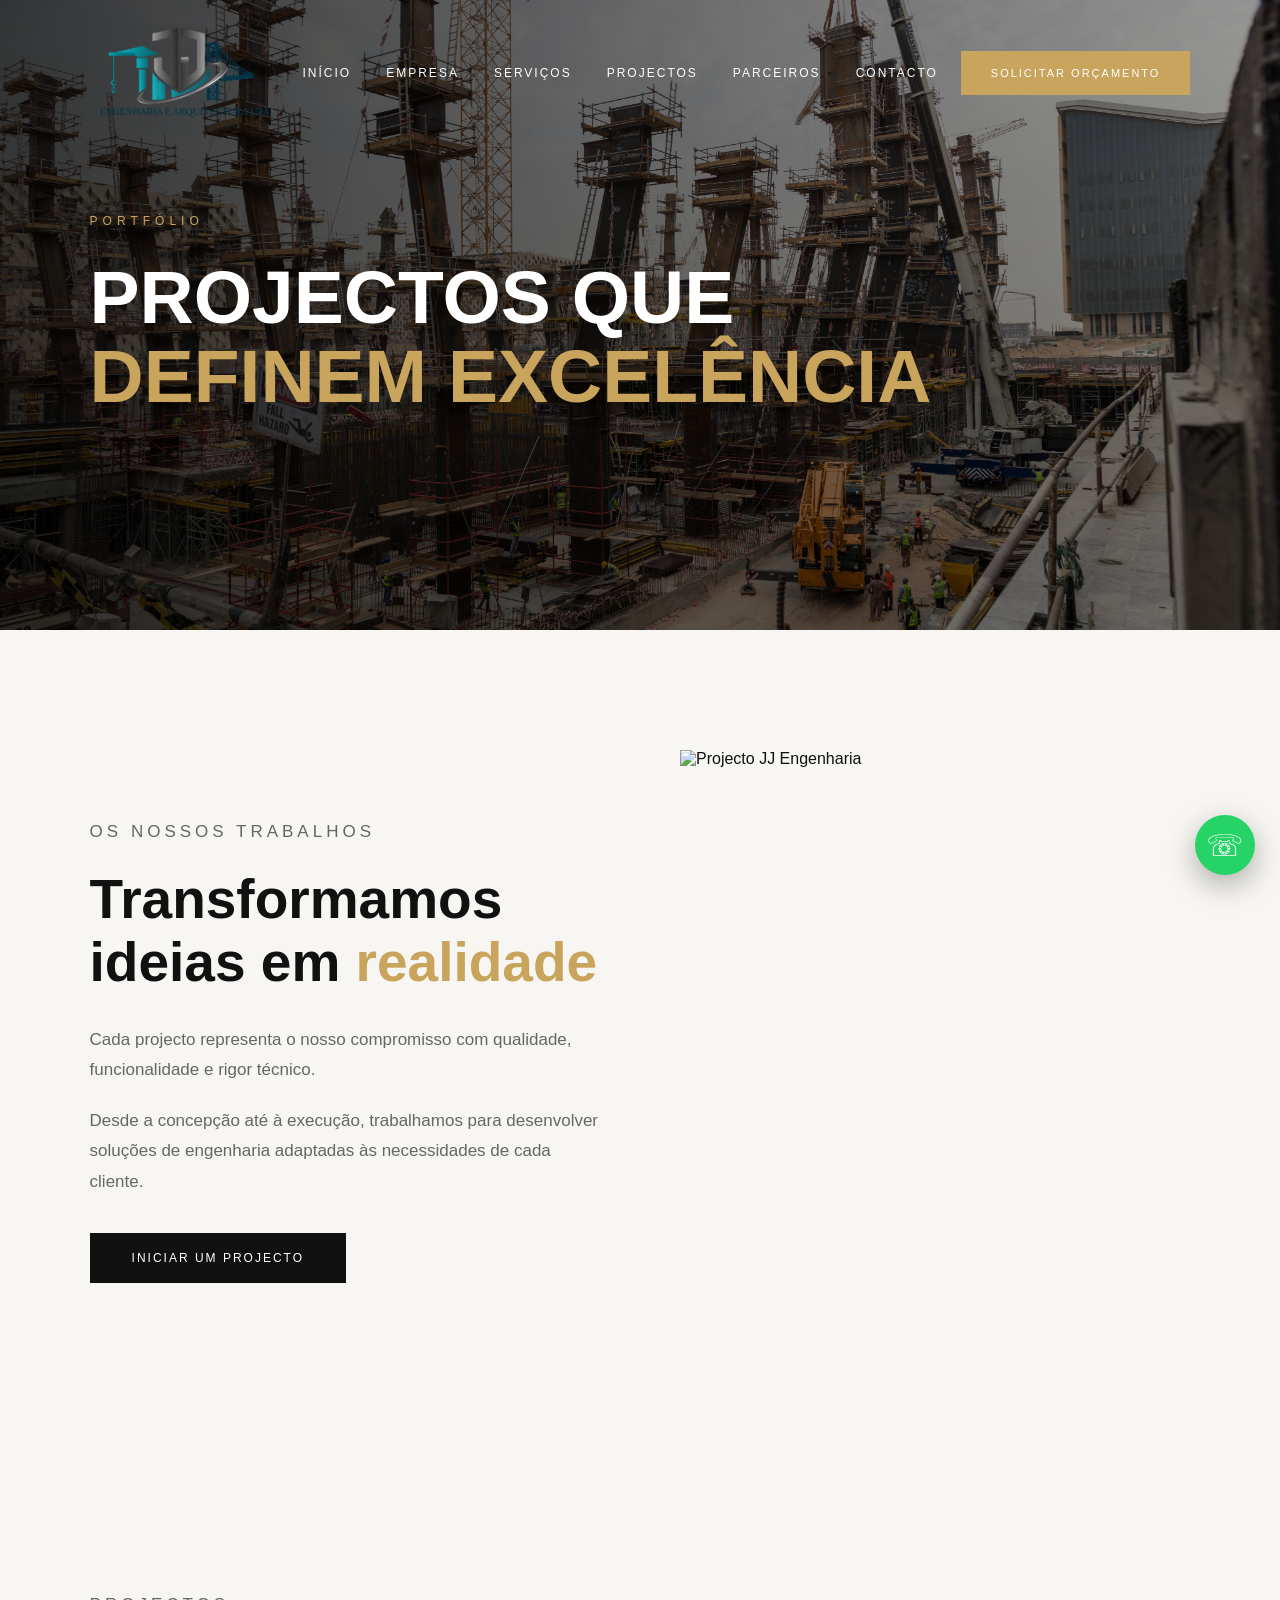
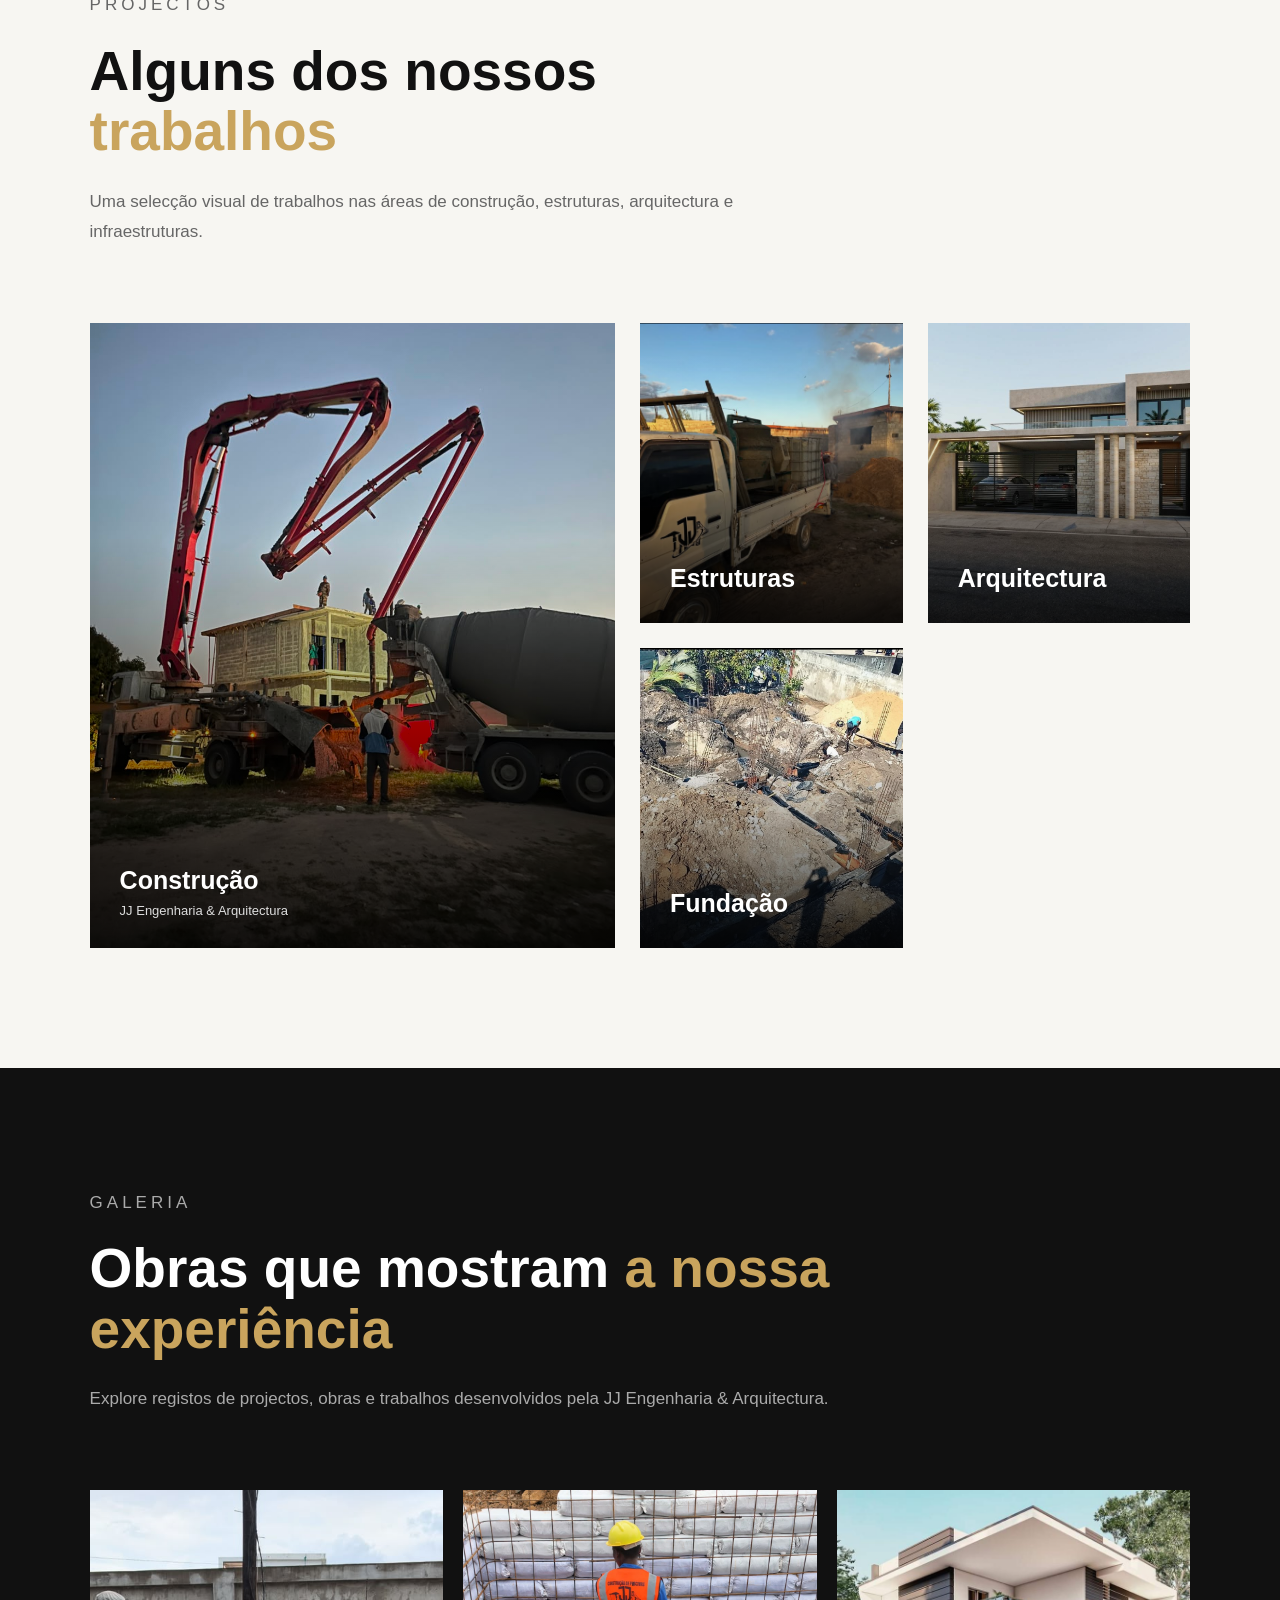
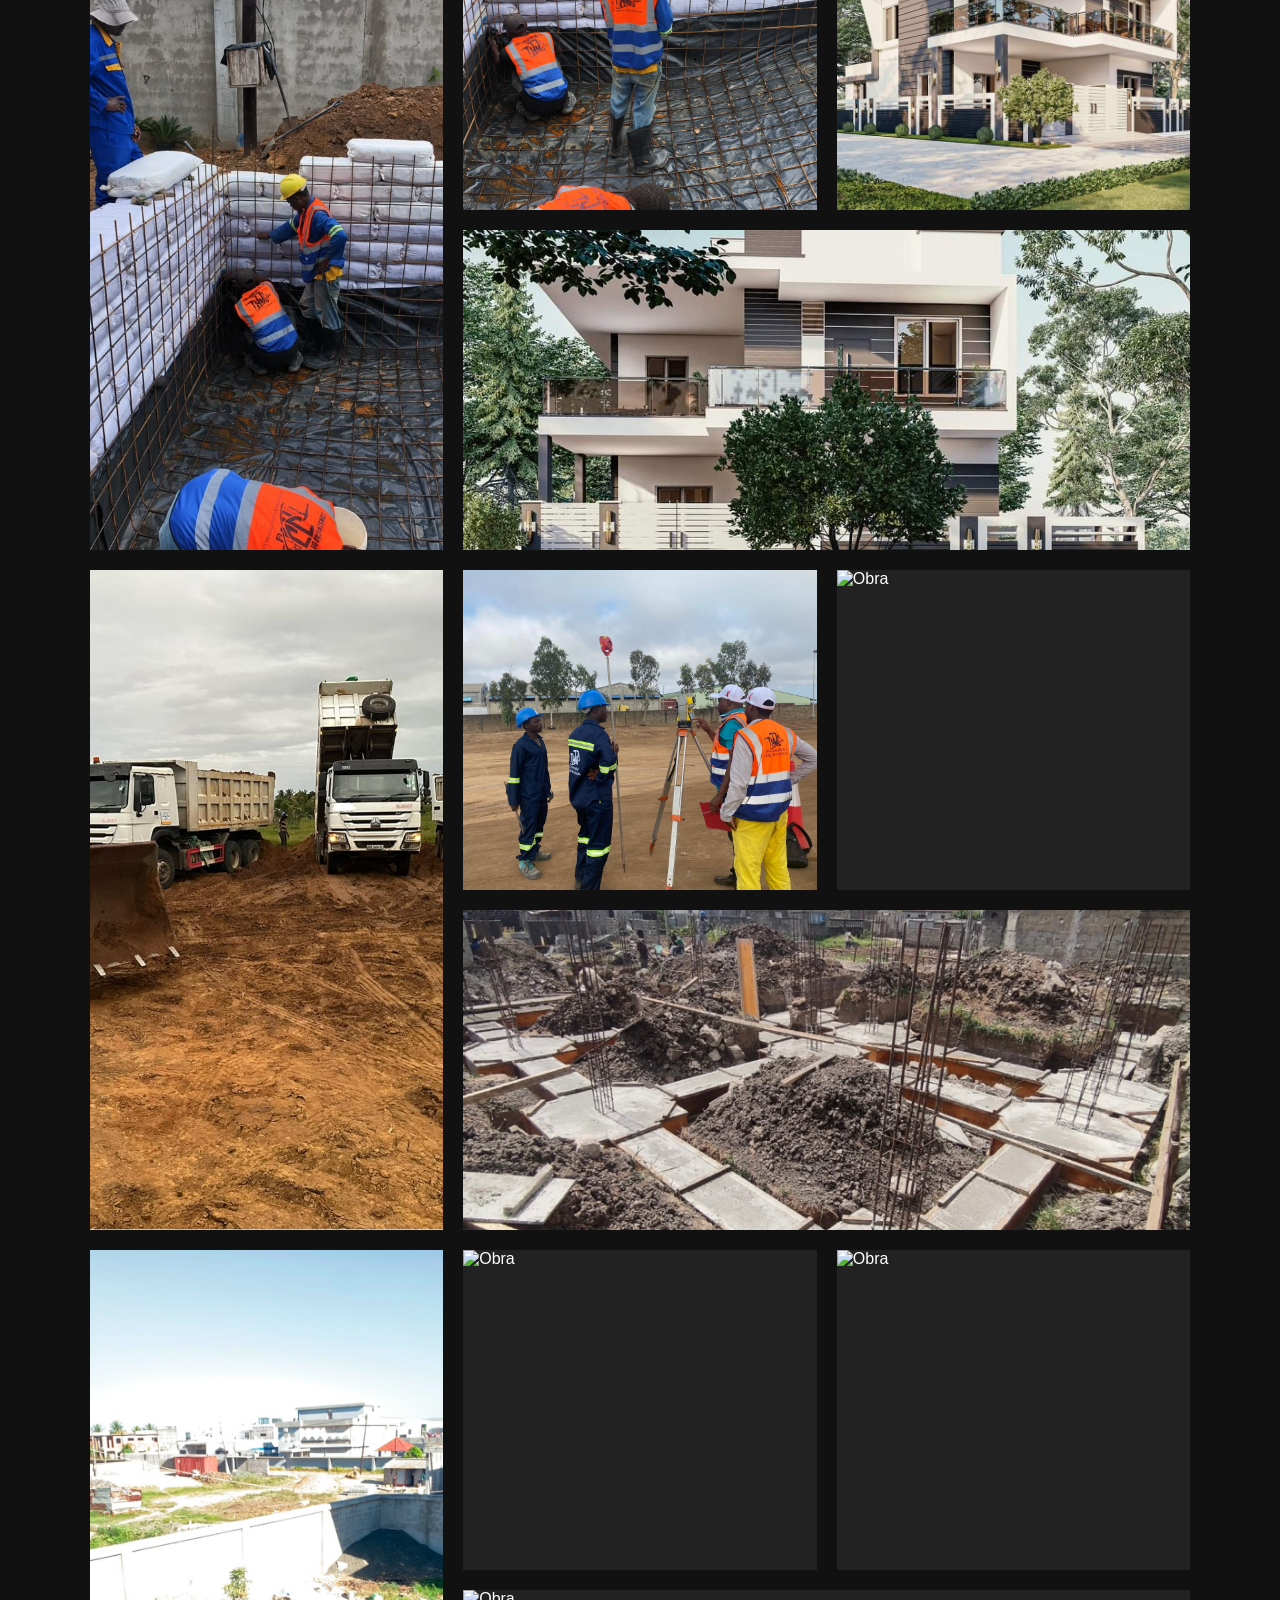
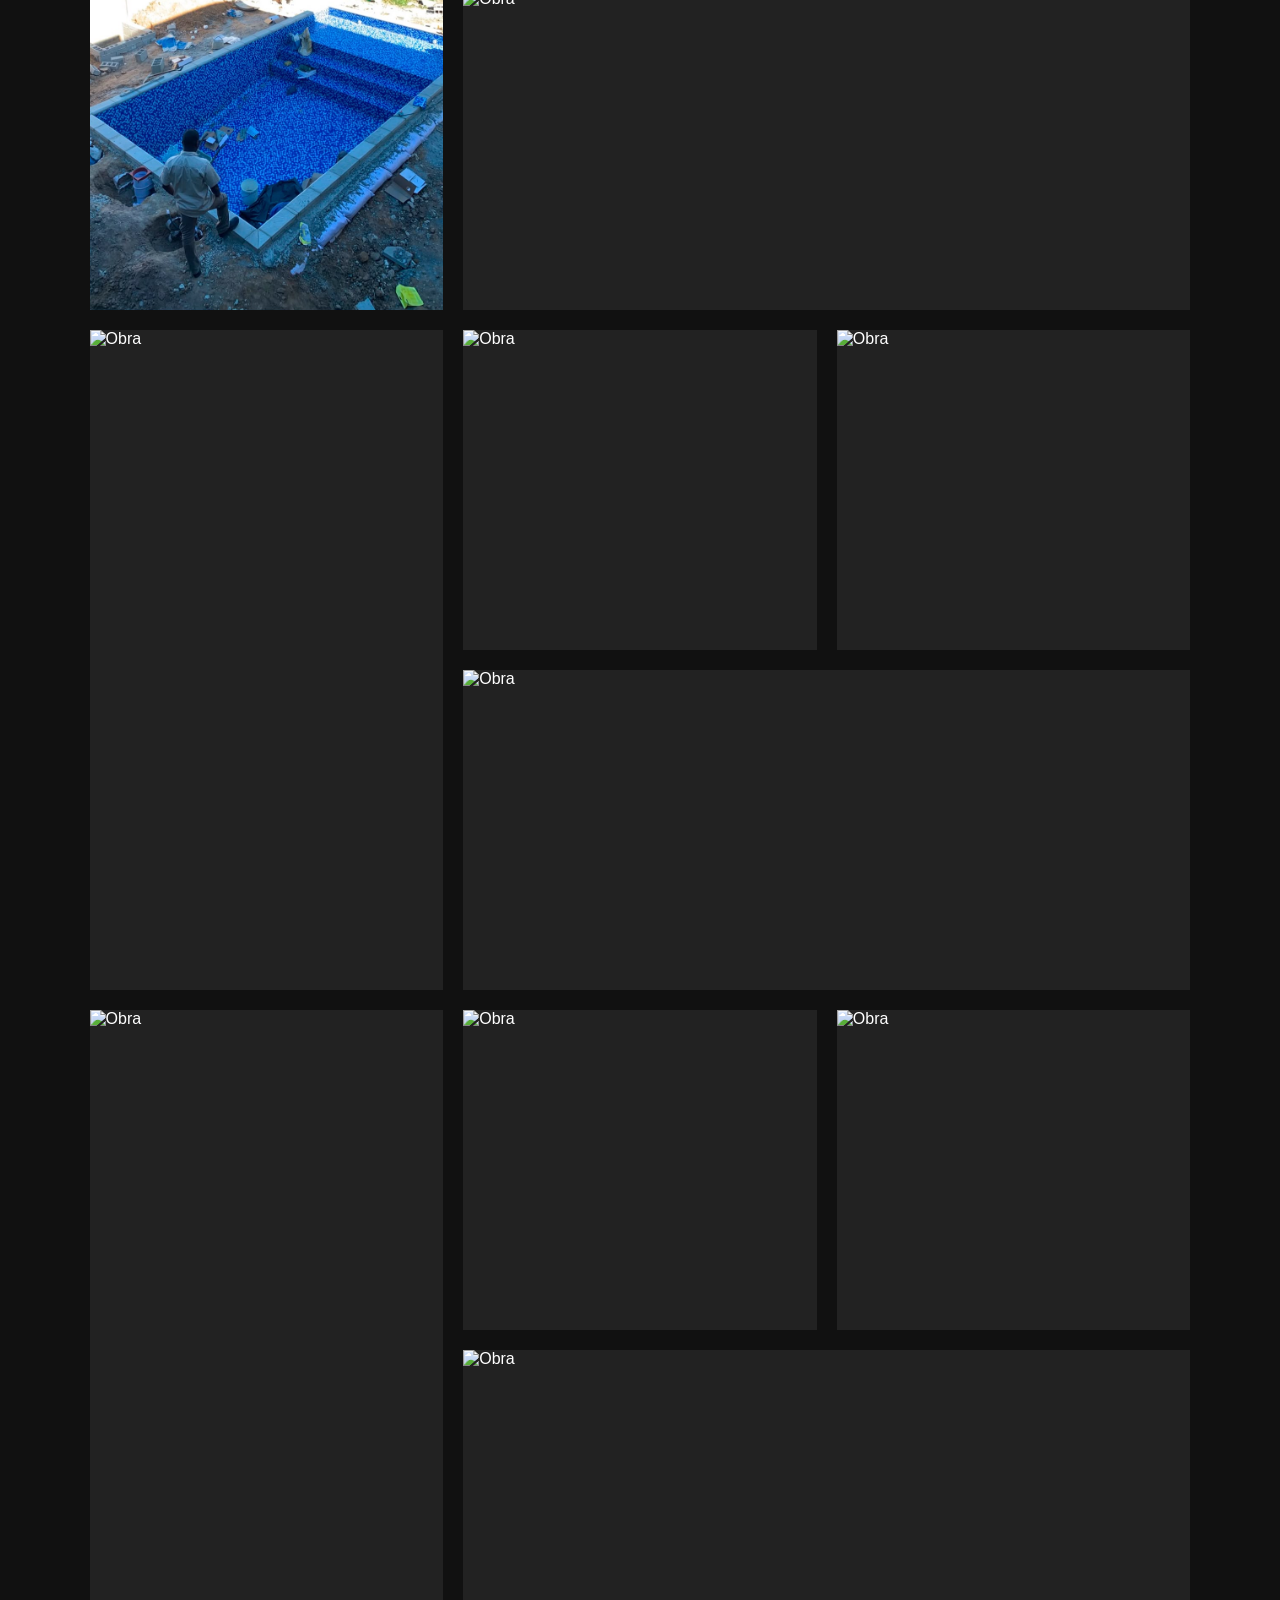
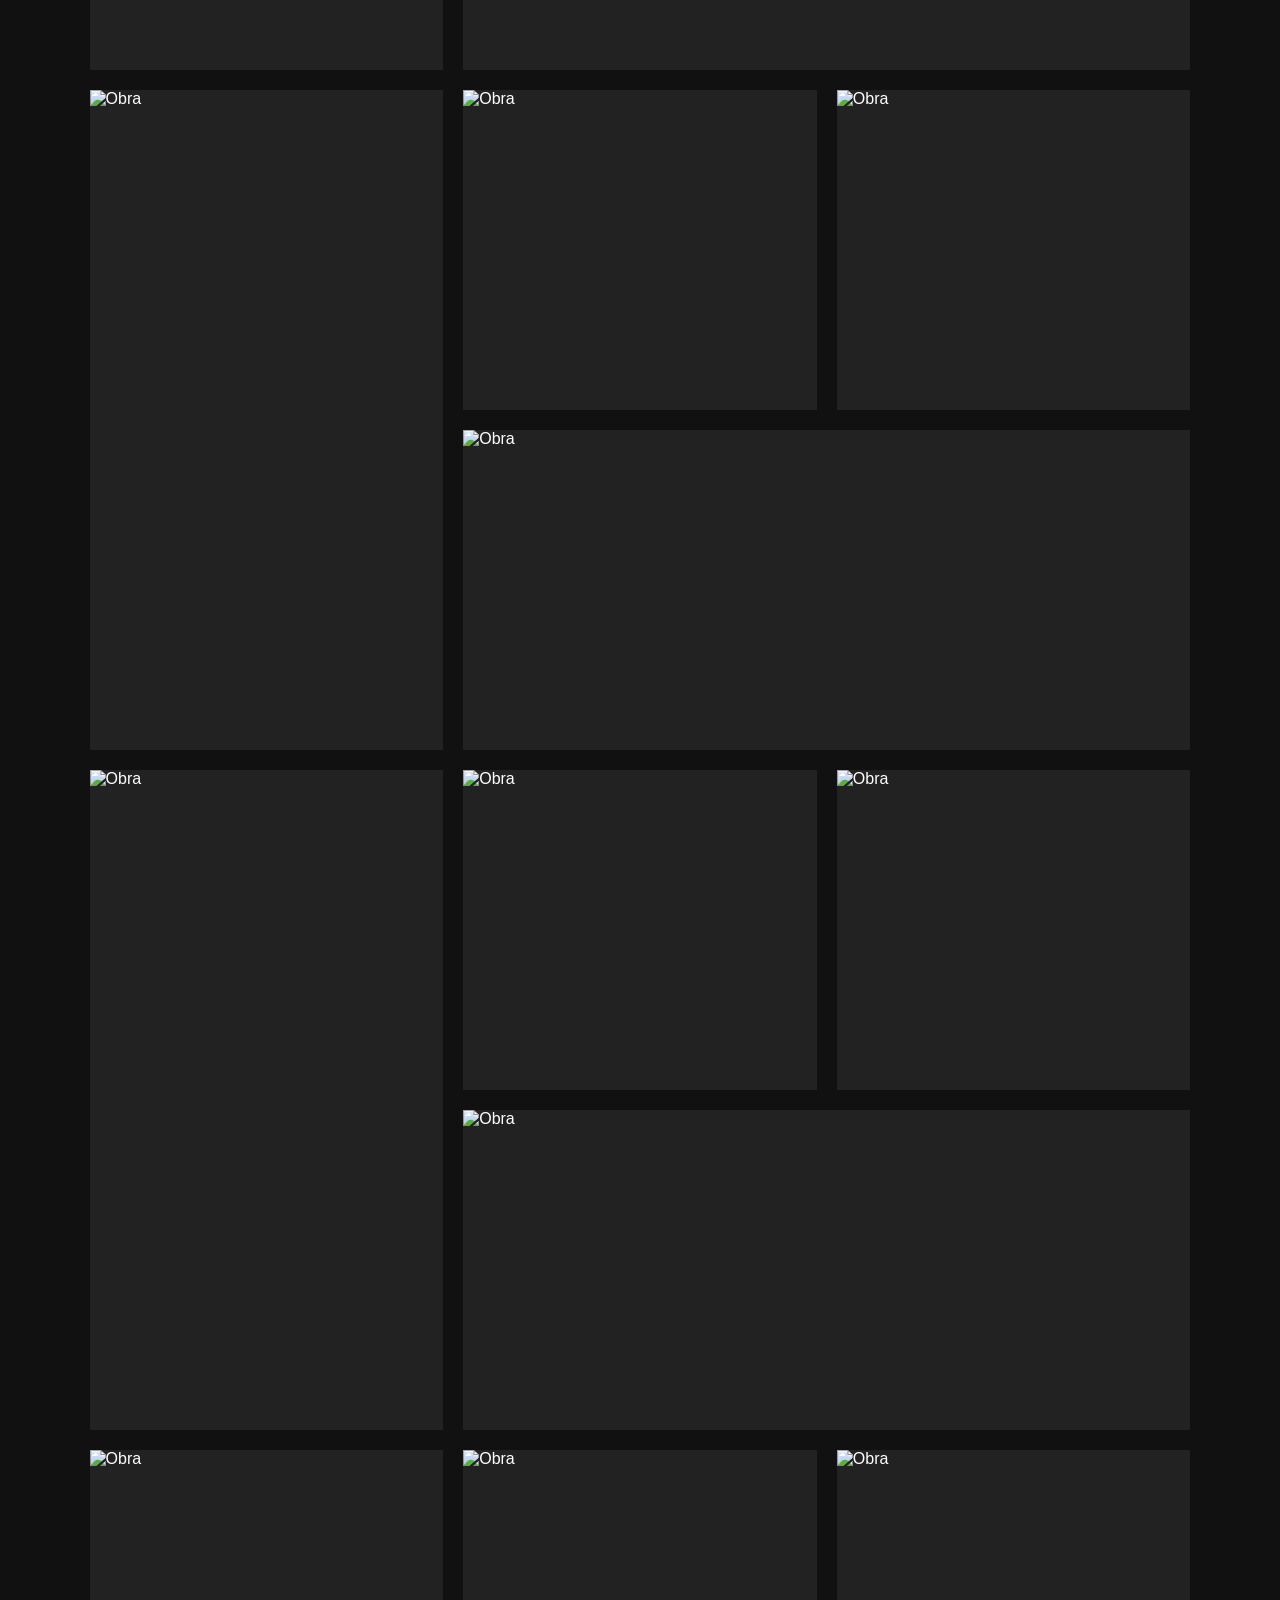
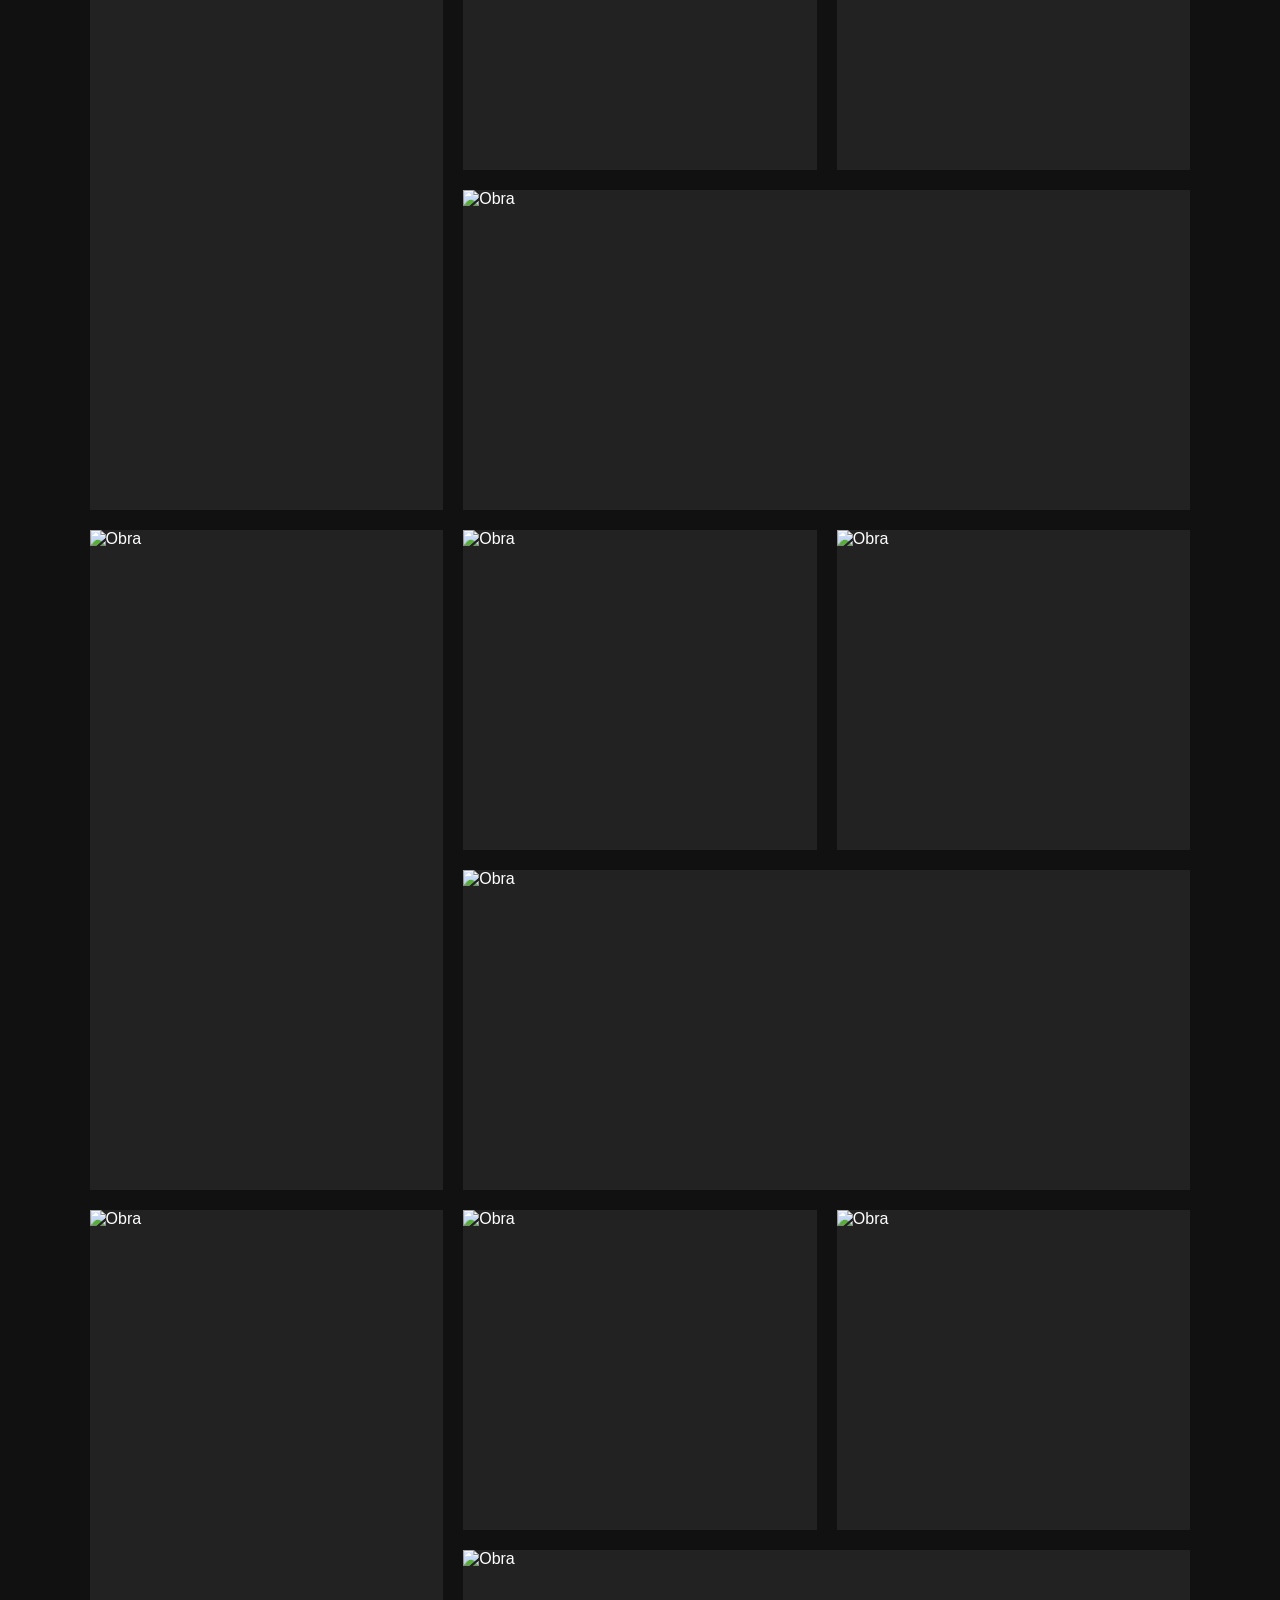
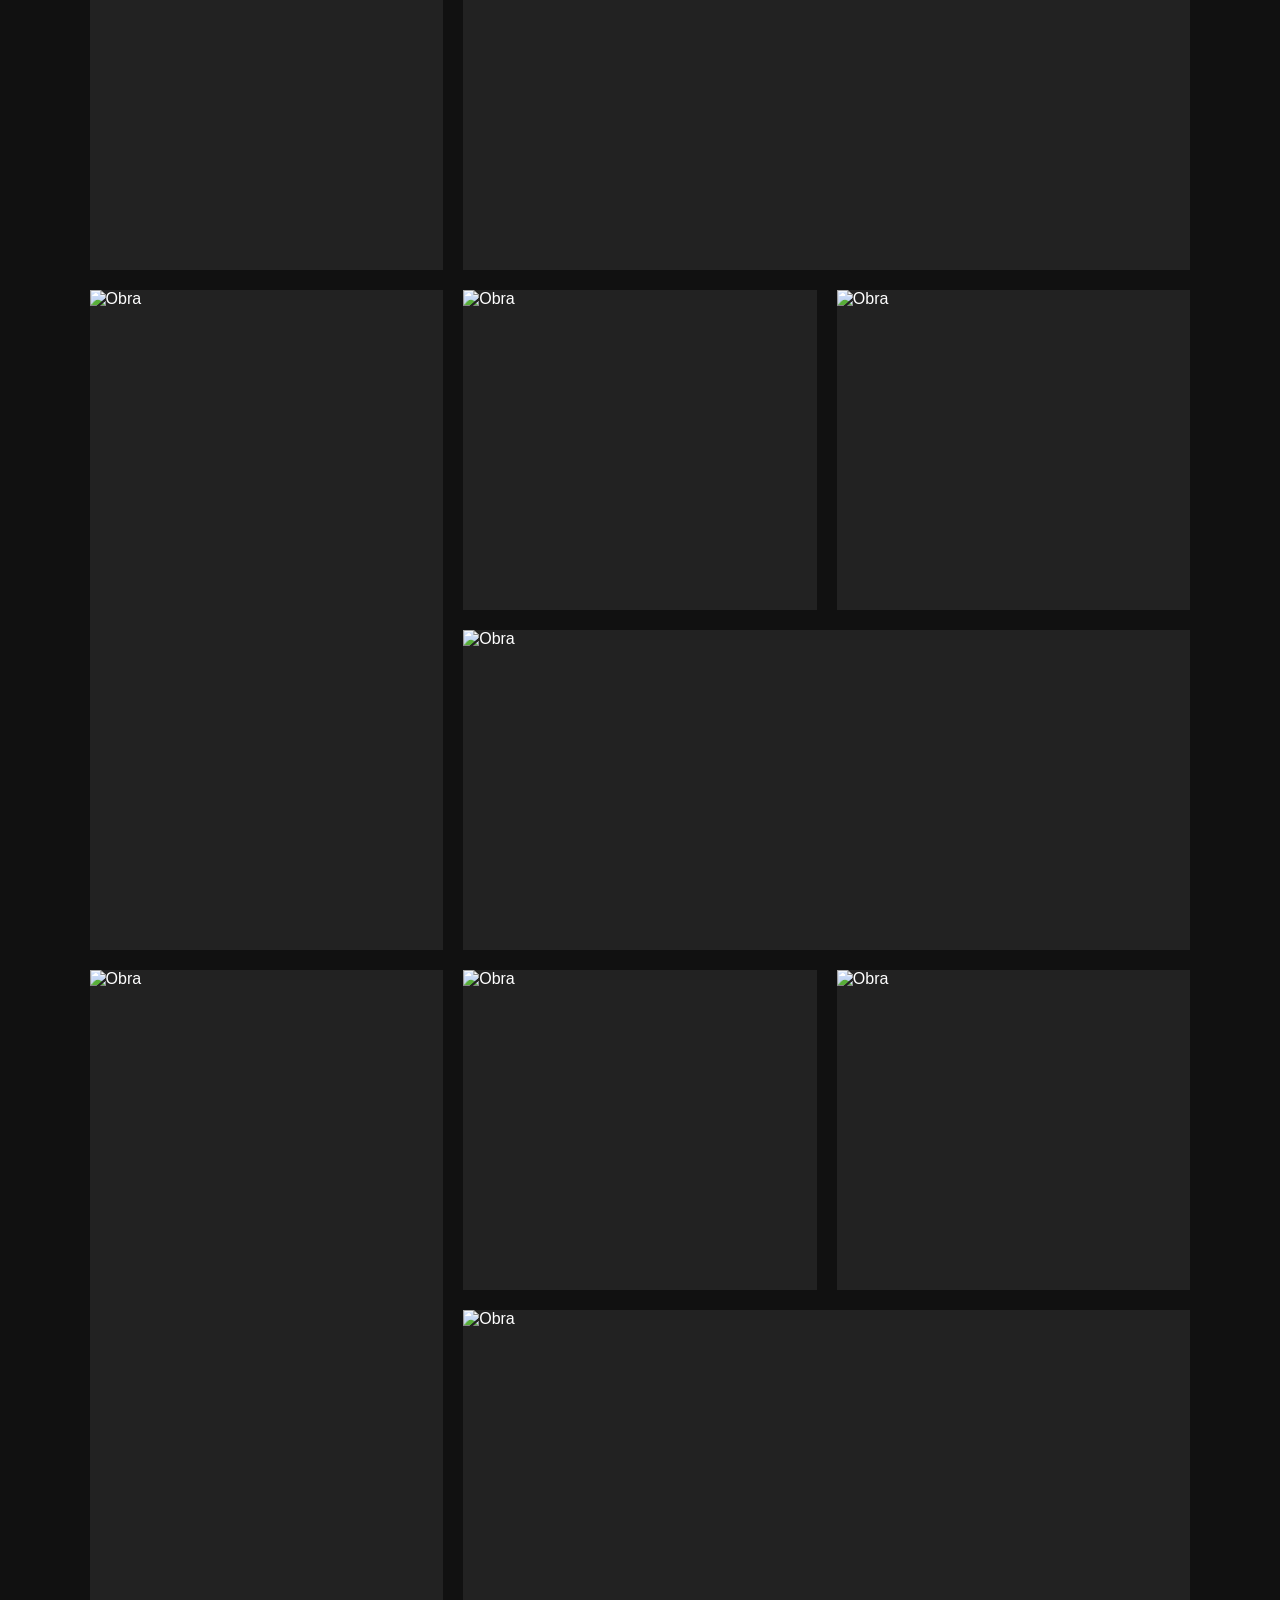
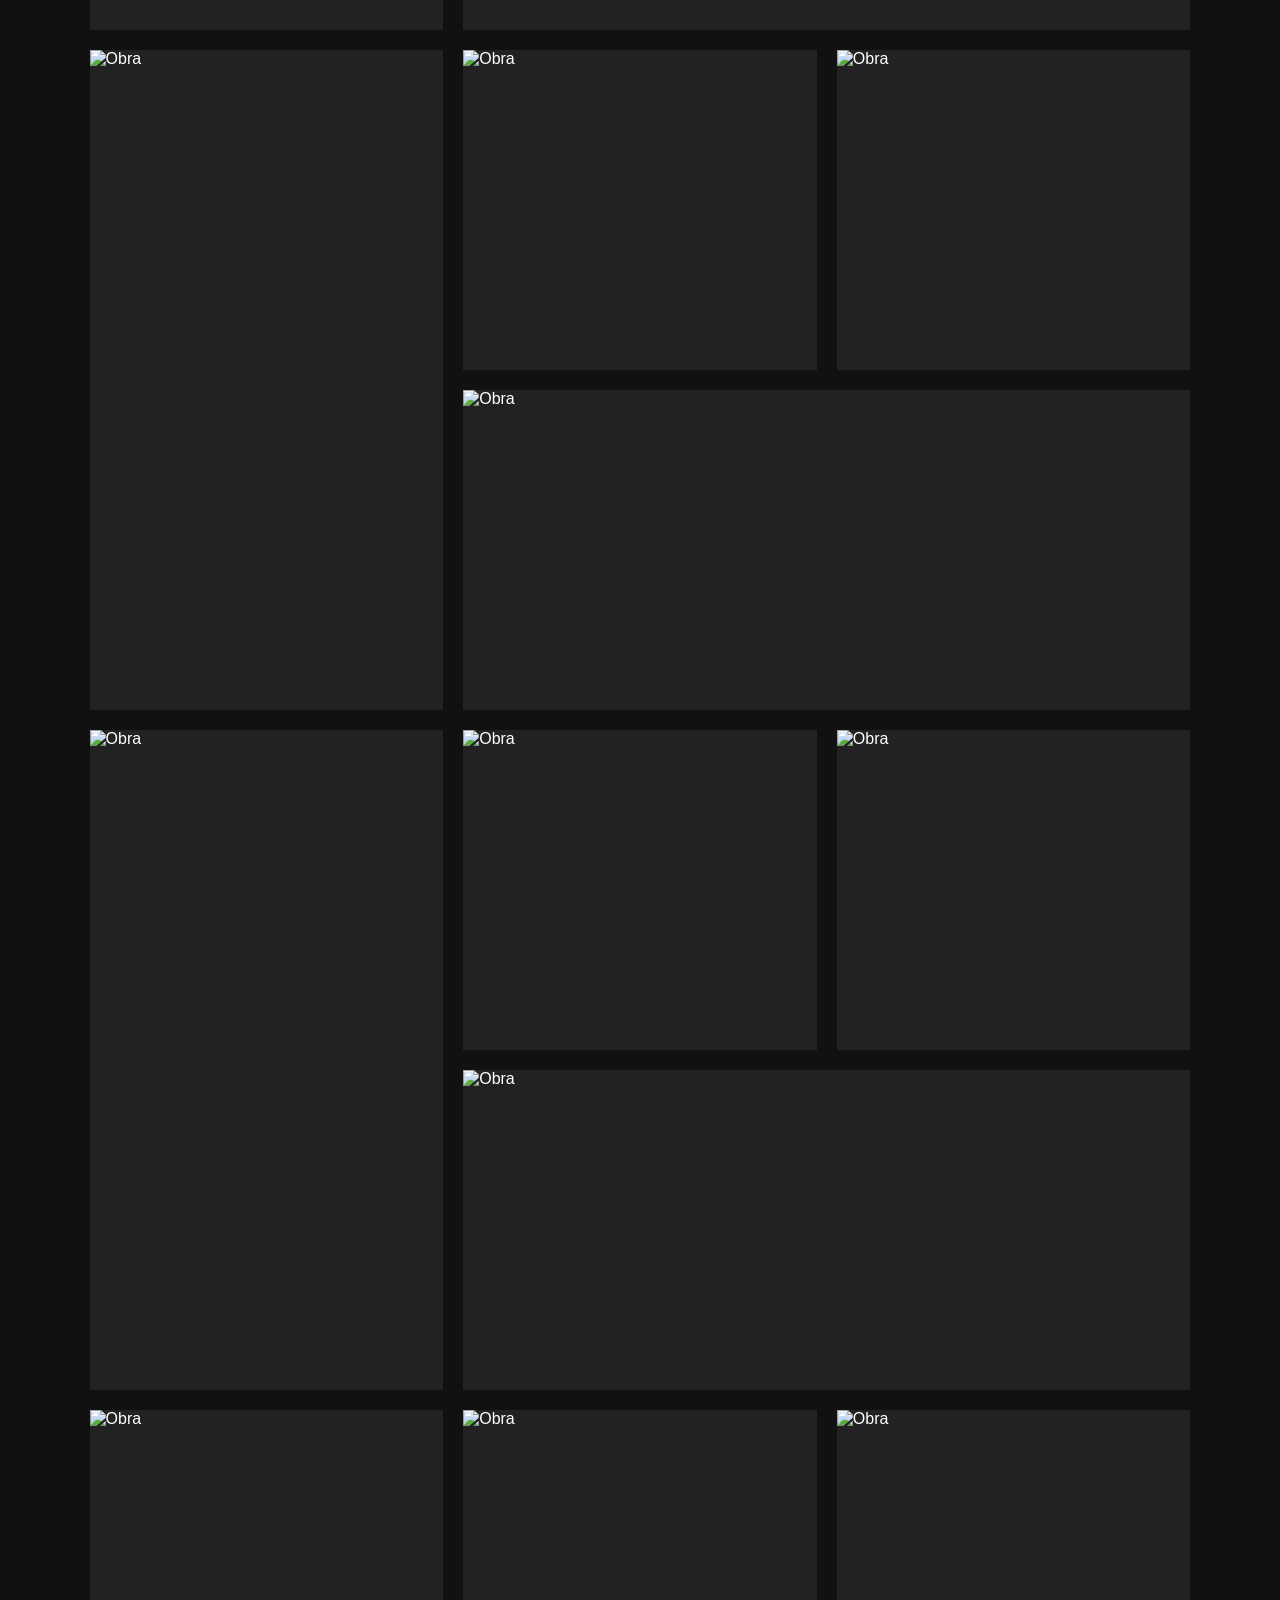
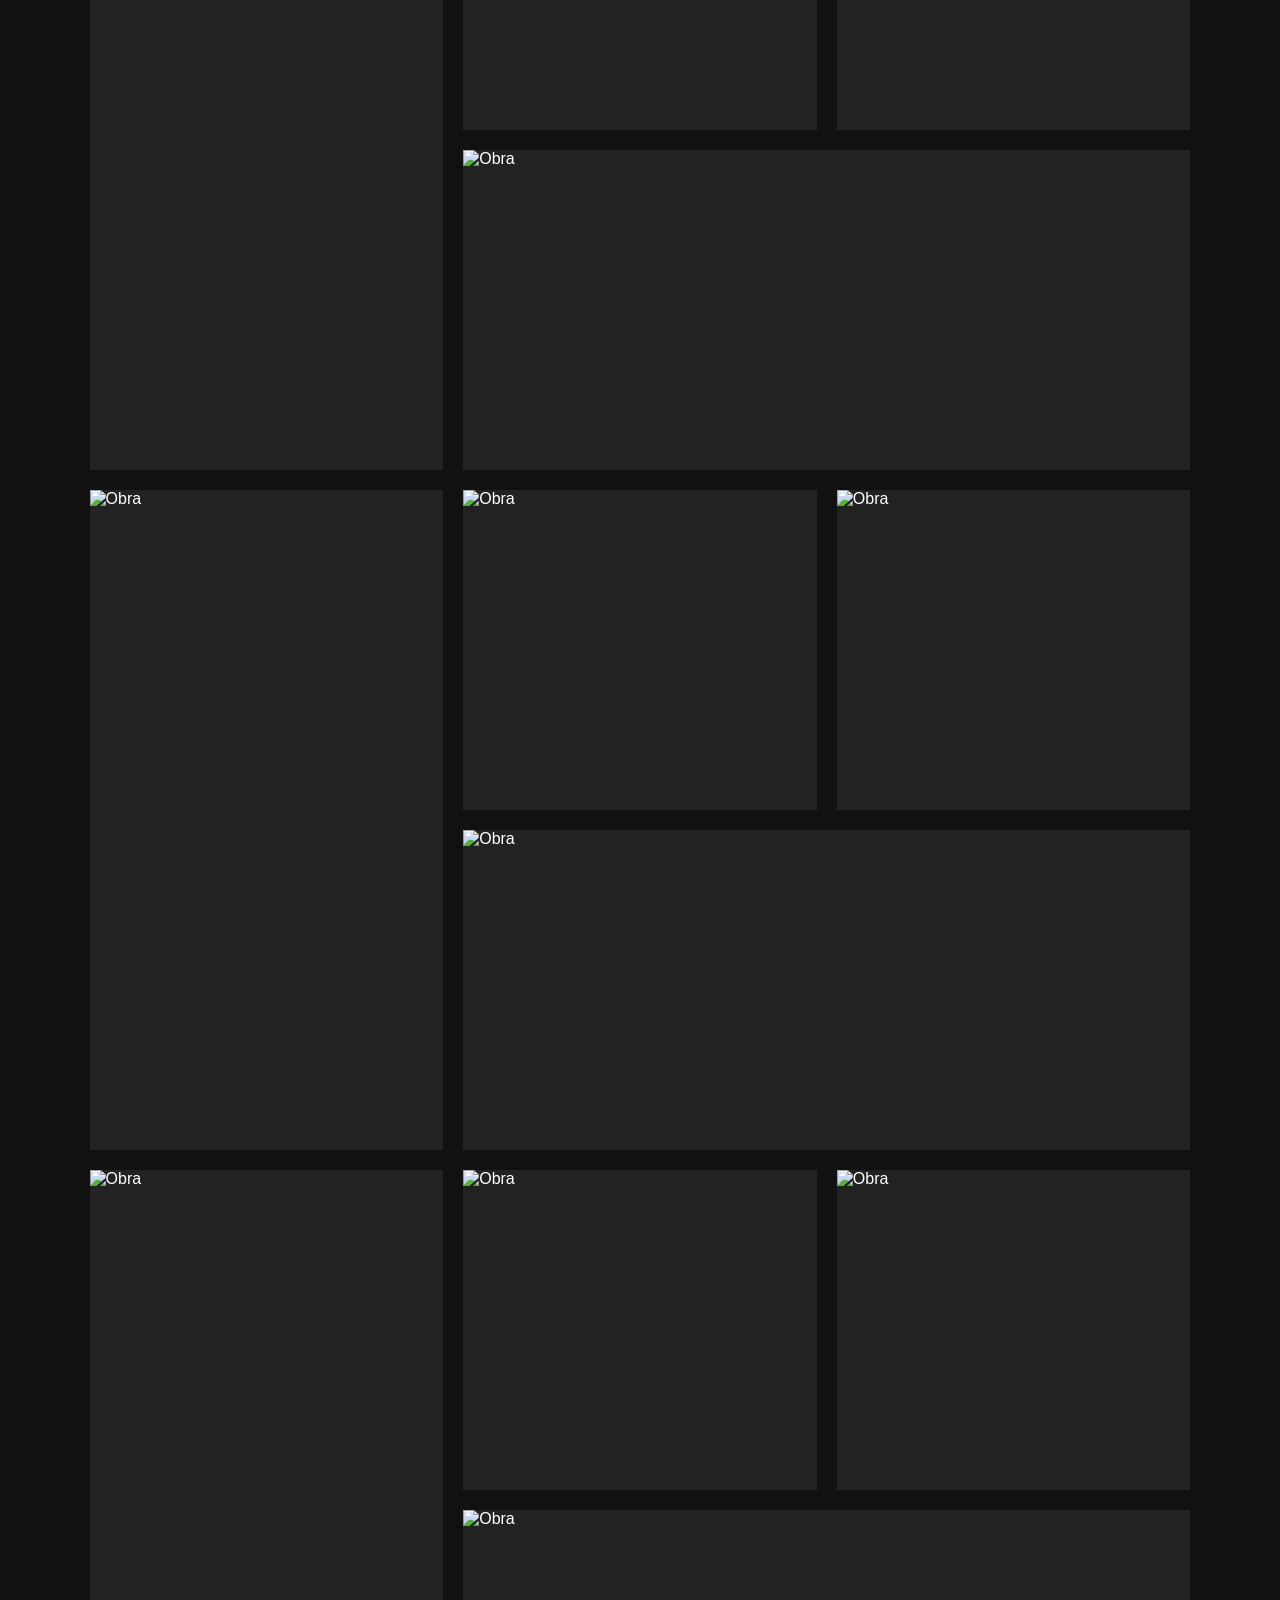
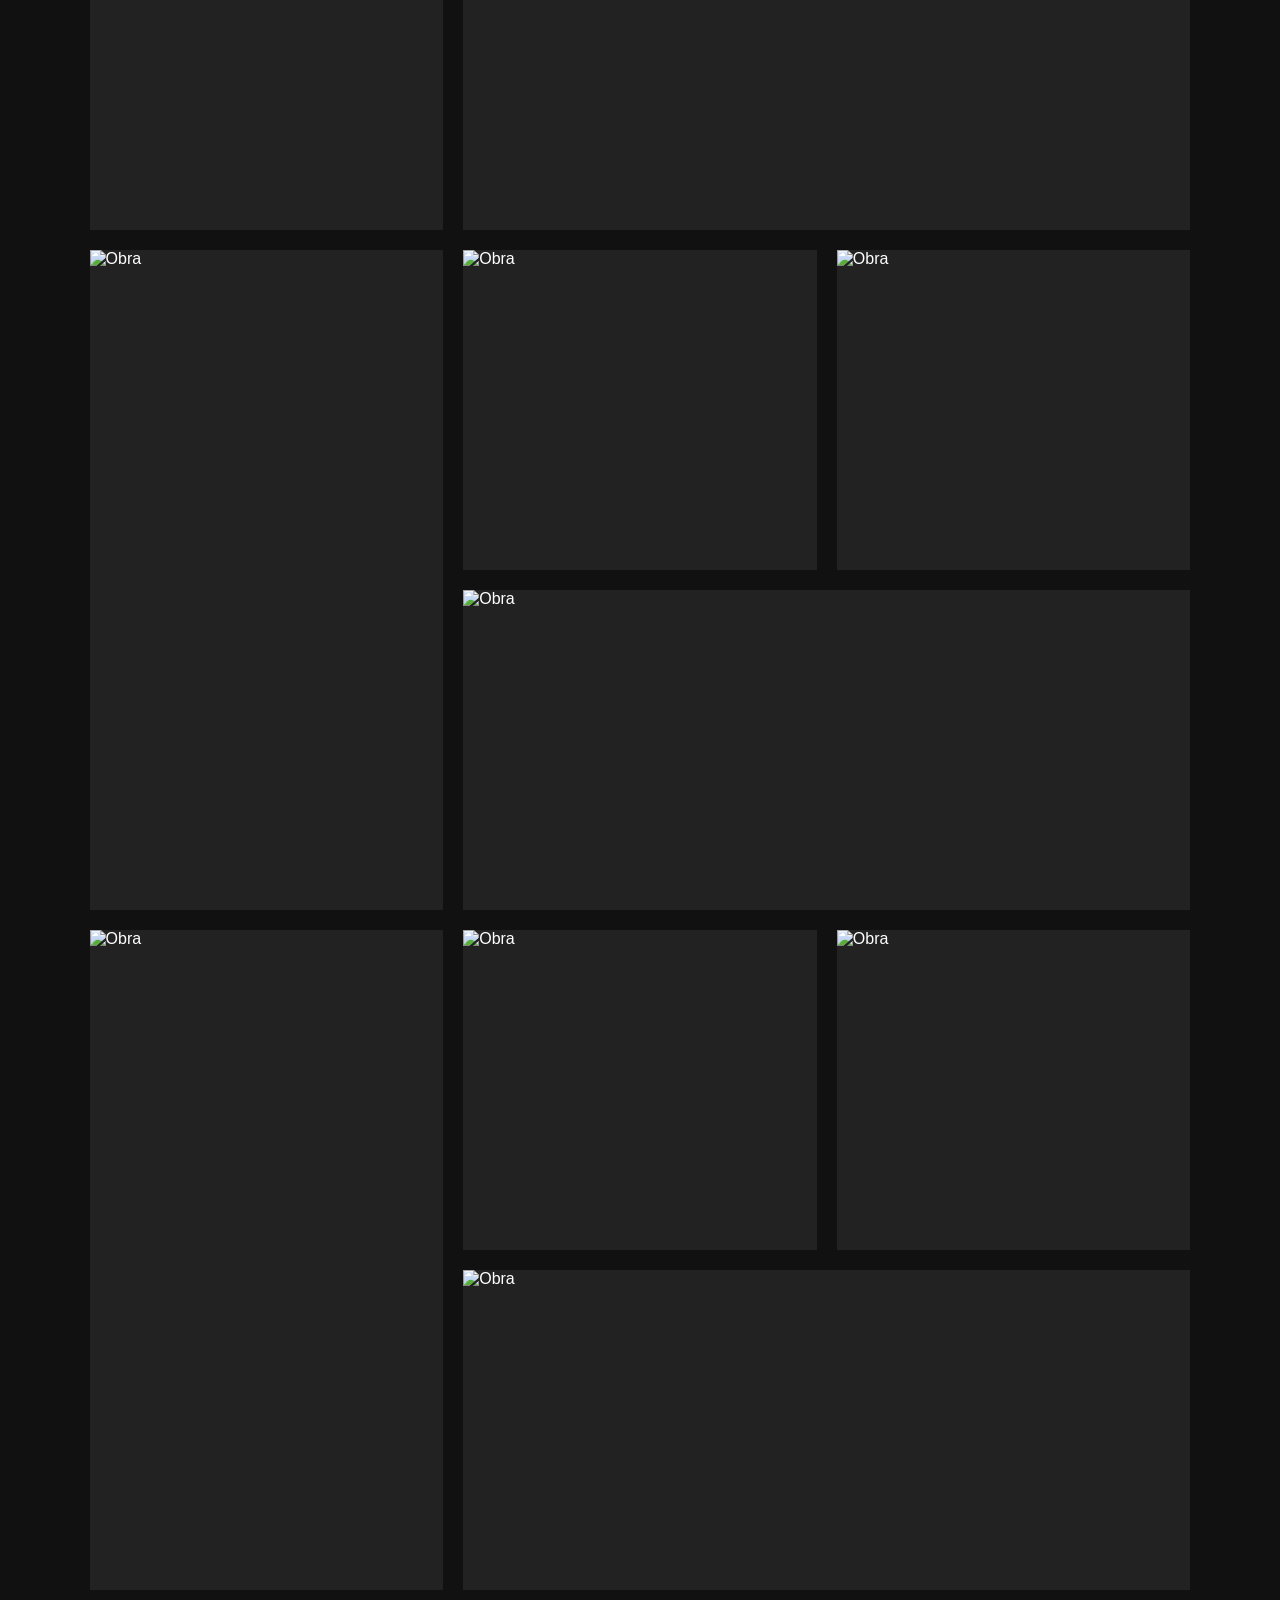
==== commit 1fc87e86: "Update contacto.html" ====
--- a/contacto.html
+++ b/contacto.html
@@ -2,861 +2,355 @@
 <html lang="pt">
 
 <head>
-
     <meta charset="UTF-8">
-
-    <meta
-        name="viewport"
-        content="width=device-width, initial-scale=1.0"
-    >
-
-    <title>
-        Contacto | JJ Engenharia & Arquitectura
-    </title>
-
-    <meta
-        name="description"
-        content="Entre em contacto com a JJ Engenharia & Arquitectura para solicitar informações, apresentar o seu projecto ou pedir um orçamento."
-    >
-
-    <meta
-        name="keywords"
-        content="JJ Engenharia, contacto, orçamento, engenharia, arquitectura, construção, Moçambique, Portugal"
-    >
-
-    <meta
-        name="author"
-        content="JJ Engenharia & Arquitectura"
-    >
-
-    <link
-        rel="stylesheet"
-        href="css/style.css"
-    >
-
+    <meta name="viewport" content="width=device-width, initial-scale=1.0">
+    <title>Projectos | JJ Engenharia & Arquitectura</title>
+    <meta name="description" content="Conheça projectos, obras e trabalhos desenvolvidos pela JJ Engenharia & Arquitectura.">
+    <meta name="keywords" content="JJ Engenharia, projectos, construção civil, arquitectura, estruturas, infraestruturas, piscinas, topografia, Moçambique, Portugal">
+    <meta name="author" content="JJ Engenharia & Arquitectura">
+    <link rel="stylesheet" href="css/style.css">
 </head>
 
-
 <body>
 
-
-<!-- =====================================================
-HEADER
-===================================================== -->
-
-<header class="header">
-
-    <div class="logo">
-
-        <a href="index.html">
-
-            <img
-                src="images/logo.png"
-                alt="JJ Engenharia & Arquitectura"
-            >
-
-        </a>
-
+    <!-- ===================================================== HEADER ===================================================== -->
+    <header class="header">
+        <div class="logo">
+            <a href="index.html">
+                <img src="images/logo.png" alt="JJ Engenharia & Arquitectura">
+            </a>
+        </div>
+        <button class="menu-toggle" type="button" onclick="abrirMenu()" aria-label="Abrir menu">
+            <span></span><span></span><span></span>
+        </button>
+        <nav id="menu">
+            <a href="index.html">Início</a>
+            <a href="sobre.html">Empresa</a>
+            <a href="servicos.html">Serviços</a>
+            <a href="projectos.html">Projectos</a>
+            <a href="index.html#parceiros">Parceiros</a>
+            <a href="contacto.html">Contacto</a>
+        </nav>
+        <a href="contacto.html" class="btn-header">Solicitar Orçamento</a>
+    </header>
+
+    <!-- ===================================================== HERO ===================================================== -->
+    <section class="page-hero">
+        <div>
+            <p class="subtitle">PORTFÓLIO</p>
+            <h1>Projectos que <span>definem excelência</span></h1>
+        </div>
+    </section>
+
+    <!-- ===================================================== INTRODUÇÃO ===================================================== -->
+    <section class="about">
+        <div class="about-content">
+            <p class="section-label">OS NOSSOS TRABALHOS</p>
+            <h2>Transformamos ideias em <span>realidade</span></h2>
+            <p>Cada projecto representa o nosso compromisso com qualidade, funcionalidade e rigor técnico.</p>
+            <p>Desde a concepção até à execução, trabalhamos para desenvolver soluções de engenharia adaptadas às necessidades de cada cliente.</p>
+            <a href="contacto.html" class="btn-main dark">Iniciar um projecto</a>
+        </div>
+        <div class="about-image">
+            <img src="images/vhj.jpeg" alt="Projecto JJ Engenharia">
+        </div>
+    </section>
+
+    <!-- ===================================================== PROJECTOS EM DESTAQUE ===================================================== -->
+    <section class="projects">
+        <div class="section-head">
+            <p class="section-label">PROJECTOS</p>
+            <h2>Alguns dos nossos <span>trabalhos</span></h2>
+            <p>Uma selecção visual de trabalhos nas áreas de construção, estruturas, arquitectura e infraestruturas.</p>
+        </div>
+        <div class="project-gallery">
+            <div class="project-main">
+                <img src="images/project-01.jpg" alt="Projecto de Construção JJ Engenharia">
+                <div class="project-overlay"><h3>Construção</h3><p>JJ Engenharia & Arquitectura</p></div>
+            </div>
+            <div class="project-card">
+                <img src="images/project-02.jpg" alt="Projecto de Estruturas JJ Engenharia">
+                <div class="project-overlay"><h3>Estruturas</h3></div>
+            </div>
+            <div class="project-card">
+                <img src="images/11.jpeg" alt="Projecto de Arquitectura JJ Engenharia">
+                <div class="project-overlay"><h3>Arquitectura</h3></div>
+            </div>
+            <div class="project-card">
+                <img src="images/project-04.jpg" alt="Projecto de Infraestruturas JJ Engenharia">
+                <div class="project-overlay"><h3>Fundação</h3></div>
+            </div>
+        </div>
+    </section>
+
+    <!-- ===================================================== GALERIA DE OBRAS ===================================================== -->
+    <section class="gallery-section" id="galeria">
+        <div class="section-head gallery-head">
+            <p class="section-label">GALERIA</p>
+            <h2>Obras que mostram <span>a nossa experiência</span></h2>
+            <p>Explore registos de projectos, obras e trabalhos desenvolvidos pela JJ Engenharia & Arquitectura.</p>
+        </div>
+
+        <div class="gallery-grid">
+
+            <div class="gallery-item gallery-large"><img src="images/galeria/1.jpeg" alt="Obra" loading="lazy"><div class="gallery-overlay"><button type="button" class="gallery-open" aria-label="Ampliar imagem">+</button></div></div>
+            <div class="gallery-item"><img src="images/galeria/2.jpeg" alt="Obra" loading="lazy"><div class="gallery-overlay"><button type="button" class="gallery-open" aria-label="Ampliar imagem">+</button></div></div>
+            <div class="gallery-item gallery-wide"><img src="images/galeria/3.jpeg" alt="Obra" loading="lazy"><div class="gallery-overlay"><button type="button" class="gallery-open" aria-label="Ampliar imagem">+</button></div></div>
+            <div class="gallery-item"><img src="images/galeria/4.jpeg" alt="Obra" loading="lazy"><div class="gallery-overlay"><button type="button" class="gallery-open" aria-label="Ampliar imagem">+</button></div></div>
+            <div class="gallery-item gallery-large"><img src="images/galeria/5.jpeg" alt="Obra" loading="lazy"><div class="gallery-overlay"><button type="button" class="gallery-open" aria-label="Ampliar imagem">+</button></div></div>
+            <div class="gallery-item"><img src="images/galeria/6.jpeg" alt="Obra" loading="lazy"><div class="gallery-overlay"><button type="button" class="gallery-open" aria-label="Ampliar imagem">+</button></div></div>
+            <div class="gallery-item gallery-wide"><img src="images/galeria/7.jpeg" alt="Obra" loading="lazy"><div class="gallery-overlay"><button type="button" class="gallery-open" aria-label="Ampliar imagem">+</button></div></div>
+            <div class="gallery-item"><img src="images/galeria/7y.jpeg" alt="Obra" loading="lazy"><div class="gallery-overlay"><button type="button" class="gallery-open" aria-label="Ampliar imagem">+</button></div></div>
+            <div class="gallery-item gallery-large"><img src="images/galeria/8.jpeg" alt="Obra" loading="lazy"><div class="gallery-overlay"><button type="button" class="gallery-open" aria-label="Ampliar imagem">+</button></div></div>
+            <div class="gallery-item"><img src="images/galeria/09.jpeg" alt="Obra" loading="lazy"><div class="gallery-overlay"><button type="button" class="gallery-open" aria-label="Ampliar imagem">+</button></div></div>
+            <div class="gallery-item gallery-wide"><img src="images/galeria/12.jpeg" alt="Obra" loading="lazy"><div class="gallery-overlay"><button type="button" class="gallery-open" aria-label="Ampliar imagem">+</button></div></div>
+            <div class="gallery-item"><img src="images/galeria/13.jpeg" alt="Obra" loading="lazy"><div class="gallery-overlay"><button type="button" class="gallery-open" aria-label="Ampliar imagem">+</button></div></div>
+            <div class="gallery-item gallery-large"><img src="images/galeria/24.jpeg" alt="Obra" loading="lazy"><div class="gallery-overlay"><button type="button" class="gallery-open" aria-label="Ampliar imagem">+</button></div></div>
+            <div class="gallery-item"><img src="images/galeria/34.jpeg" alt="Obra" loading="lazy"><div class="gallery-overlay"><button type="button" class="gallery-open" aria-label="Ampliar imagem">+</button></div></div>
+            <div class="gallery-item gallery-wide"><img src="images/galeria/54.jpeg" alt="Obra" loading="lazy"><div class="gallery-overlay"><button type="button" class="gallery-open" aria-label="Ampliar imagem">+</button></div></div>
+            <div class="gallery-item"><img src="images/galeria/67.jpeg" alt="Obra" loading="lazy"><div class="gallery-overlay"><button type="button" class="gallery-open" aria-label="Ampliar imagem">+</button></div></div>
+            <div class="gallery-item gallery-large"><img src="images/galeria/089.jpeg" alt="Obra" loading="lazy"><div class="gallery-overlay"><button type="button" class="gallery-open" aria-label="Ampliar imagem">+</button></div></div>
+            <div class="gallery-item"><img src="images/galeria/098.jpeg" alt="Obra" loading="lazy"><div class="gallery-overlay"><button type="button" class="gallery-open" aria-label="Ampliar imagem">+</button></div></div>
+            <div class="gallery-item gallery-wide"><img src="images/galeria/123.jpeg" alt="Obra" loading="lazy"><div class="gallery-overlay"><button type="button" class="gallery-open" aria-label="Ampliar imagem">+</button></div></div>
+            <div class="gallery-item"><img src="images/galeria/345.jpeg" alt="Obra" loading="lazy"><div class="gallery-overlay"><button type="button" class="gallery-open" aria-label="Ampliar imagem">+</button></div></div>
+            <div class="gallery-item gallery-large"><img src="images/galeria/453.jpeg" alt="Obra" loading="lazy"><div class="gallery-overlay"><button type="button" class="gallery-open" aria-label="Ampliar imagem">+</button></div></div>
+            <div class="gallery-item"><img src="images/galeria/456.jpeg" alt="Obra" loading="lazy"><div class="gallery-overlay"><button type="button" class="gallery-open" aria-label="Ampliar imagem">+</button></div></div>
+            <div class="gallery-item gallery-wide"><img src="images/galeria/767.jpeg" alt="Obra" loading="lazy"><div class="gallery-overlay"><button type="button" class="gallery-open" aria-label="Ampliar imagem">+</button></div></div>
+            <div class="gallery-item"><img src="images/galeria/1234.jpeg" alt="Obra" loading="lazy"><div class="gallery-overlay"><button type="button" class="gallery-open" aria-label="Ampliar imagem">+</button></div></div>
+            <div class="gallery-item gallery-large"><img src="images/galeria/1323.jpeg" alt="Obra" loading="lazy"><div class="gallery-overlay"><button type="button" class="gallery-open" aria-label="Ampliar imagem">+</button></div></div>
+            <div class="gallery-item"><img src="images/galeria/4321.jpeg" alt="Obra" loading="lazy"><div class="gallery-overlay"><button type="button" class="gallery-open" aria-label="Ampliar imagem">+</button></div></div>
+            <div class="gallery-item gallery-wide"><img src="images/galeria/a.jpeg" alt="Obra" loading="lazy"><div class="gallery-overlay"><button type="button" class="gallery-open" aria-label="Ampliar imagem">+</button></div></div>
+            <div class="gallery-item"><img src="images/galeria/aq.jpeg" alt="Obra" loading="lazy"><div class="gallery-overlay"><button type="button" class="gallery-open" aria-label="Ampliar imagem">+</button></div></div>
+            <div class="gallery-item gallery-large"><img src="images/galeria/aqwe.jpeg" alt="Obra" loading="lazy"><div class="gallery-overlay"><button type="button" class="gallery-open" aria-label="Ampliar imagem">+</button></div></div>
+            <div class="gallery-item"><img src="images/galeria/as.jpeg" alt="Obra" loading="lazy"><div class="gallery-overlay"><button type="button" class="gallery-open" aria-label="Ampliar imagem">+</button></div></div>
+            <div class="gallery-item gallery-wide"><img src="images/galeria/az.jpeg" alt="Obra" loading="lazy"><div class="gallery-overlay"><button type="button" class="gallery-open" aria-label="Ampliar imagem">+</button></div></div>
+            <div class="gallery-item"><img src="images/galeria/azs.jpeg" alt="Obra" loading="lazy"><div class="gallery-overlay"><button type="button" class="gallery-open" aria-label="Ampliar imagem">+</button></div></div>
+            <div class="gallery-item gallery-large"><img src="images/galeria/b.jpeg" alt="Obra" loading="lazy"><div class="gallery-overlay"><button type="button" class="gallery-open" aria-label="Ampliar imagem">+</button></div></div>
+            <div class="gallery-item"><img src="images/galeria/bn.jpeg" alt="Obra" loading="lazy"><div class="gallery-overlay"><button type="button" class="gallery-open" aria-label="Ampliar imagem">+</button></div></div>
+            <div class="gallery-item gallery-wide"><img src="images/galeria/bv.jpeg" alt="Obra" loading="lazy"><div class="gallery-overlay"><button type="button" class="gallery-open" aria-label="Ampliar imagem">+</button></div></div>
+            <div class="gallery-item"><img src="images/galeria/c.jpeg" alt="Obra" loading="lazy"><div class="gallery-overlay"><button type="button" class="gallery-open" aria-label="Ampliar imagem">+</button></div></div>
+            <div class="gallery-item gallery-large"><img src="images/galeria/ç.jpeg" alt="Obra" loading="lazy"><div class="gallery-overlay"><button type="button" class="gallery-open" aria-label="Ampliar imagem">+</button></div></div>
+            <div class="gallery-item"><img src="images/galeria/d.jpeg" alt="Obra" loading="lazy"><div class="gallery-overlay"><button type="button" class="gallery-open" aria-label="Ampliar imagem">+</button></div></div>
+            <div class="gallery-item gallery-wide"><img src="images/galeria/dfr.jpeg" alt="Obra" loading="lazy"><div class="gallery-overlay"><button type="button" class="gallery-open" aria-label="Ampliar imagem">+</button></div></div>
+            <div class="gallery-item"><img src="images/galeria/e.jpeg" alt="Obra" loading="lazy"><div class="gallery-overlay"><button type="button" class="gallery-open" aria-label="Ampliar imagem">+</button></div></div>
+            <div class="gallery-item gallery-large"><img src="images/galeria/er.jpeg" alt="Obra" loading="lazy"><div class="gallery-overlay"><button type="button" class="gallery-open" aria-label="Ampliar imagem">+</button></div></div>
+            <div class="gallery-item"><img src="images/galeria/esd.jpeg" alt="Obra" loading="lazy"><div class="gallery-overlay"><button type="button" class="gallery-open" aria-label="Ampliar imagem">+</button></div></div>
+            <div class="gallery-item gallery-wide"><img src="images/galeria/fr.jpeg" alt="Obra" loading="lazy"><div class="gallery-overlay"><button type="button" class="gallery-open" aria-label="Ampliar imagem">+</button></div></div>
+            <div class="gallery-item"><img src="images/galeria/ft.jpeg" alt="Obra" loading="lazy"><div class="gallery-overlay"><button type="button" class="gallery-open" aria-label="Ampliar imagem">+</button></div></div>
+            <div class="gallery-item gallery-large"><img src="images/galeria/g.jpeg" alt="Obra" loading="lazy"><div class="gallery-overlay"><button type="button" class="gallery-open" aria-label="Ampliar imagem">+</button></div></div>
+            <div class="gallery-item"><img src="images/galeria/hj.jpeg" alt="Obra" loading="lazy"><div class="gallery-overlay"><button type="button" class="gallery-open" aria-label="Ampliar imagem">+</button></div></div>
+            <div class="gallery-item gallery-wide"><img src="images/galeria/hgf.jpeg" alt="Obra" loading="lazy"><div class="gallery-overlay"><button type="button" class="gallery-open" aria-label="Ampliar imagem">+</button></div></div>
+            <div class="gallery-item"><img src="images/galeria/i.jpeg" alt="Obra" loading="lazy"><div class="gallery-overlay"><button type="button" class="gallery-open" aria-label="Ampliar imagem">+</button></div></div>
+            <div class="gallery-item gallery-large"><img src="images/galeria/im.jpeg" alt="Obra" loading="lazy"><div class="gallery-overlay"><button type="button" class="gallery-open" aria-label="Ampliar imagem">+</button></div></div>
+            <div class="gallery-item"><img src="images/galeria/io.jpeg" alt="Obra" loading="lazy"><div class="gallery-overlay"><button type="button" class="gallery-open" aria-label="Ampliar imagem">+</button></div></div>
+            <div class="gallery-item gallery-wide"><img src="images/galeria/j.jpeg" alt="Obra" loading="lazy"><div class="gallery-overlay"><button type="button" class="gallery-open" aria-label="Ampliar imagem">+</button></div></div>
+            <div class="gallery-item"><img src="images/galeria/jhu.jpeg" alt="Obra" loading="lazy"><div class="gallery-overlay"><button type="button" class="gallery-open" aria-label="Ampliar imagem">+</button></div></div>
+            <div class="gallery-item gallery-large"><img src="images/galeria/juh.jpeg" alt="Obra" loading="lazy"><div class="gallery-overlay"><button type="button" class="gallery-open" aria-label="Ampliar imagem">+</button></div></div>
+            <div class="gallery-item"><img src="images/galeria/jui.jpeg" alt="Obra" loading="lazy"><div class="gallery-overlay"><button type="button" class="gallery-open" aria-label="Ampliar imagem">+</button></div></div>
+            <div class="gallery-item gallery-wide"><img src="images/galeria/k.jpeg" alt="Obra" loading="lazy"><div class="gallery-overlay"><button type="button" class="gallery-open" aria-label="Ampliar imagem">+</button></div></div>
+            <div class="gallery-item"><img src="images/galeria/kj.jpeg" alt="Obra" loading="lazy"><div class="gallery-overlay"><button type="button" class="gallery-open" aria-label="Ampliar imagem">+</button></div></div>
+            <div class="gallery-item gallery-large"><img src="images/galeria/lk.jpeg" alt="Obra" loading="lazy"><div class="gallery-overlay"><button type="button" class="gallery-open" aria-label="Ampliar imagem">+</button></div></div>
+            <div class="gallery-item"><img src="images/galeria/lkw.jpeg" alt="Obra" loading="lazy"><div class="gallery-overlay"><button type="button" class="gallery-open" aria-label="Ampliar imagem">+</button></div></div>
+            <div class="gallery-item gallery-wide"><img src="images/galeria/lo.jpeg" alt="Obra" loading="lazy"><div class="gallery-overlay"><button type="button" class="gallery-open" aria-label="Ampliar imagem">+</button></div></div>
+            <div class="gallery-item"><img src="images/galeria/mj.jpeg" alt="Obra" loading="lazy"><div class="gallery-overlay"><button type="button" class="gallery-open" aria-label="Ampliar imagem">+</button></div></div>
+            <div class="gallery-item gallery-large"><img src="images/galeria/mn.jpeg" alt="Obra" loading="lazy"><div class="gallery-overlay"><button type="button" class="gallery-open" aria-label="Ampliar imagem">+</button></div></div>
+            <div class="gallery-item"><img src="images/galeria/mnb.jpeg" alt="Obra" loading="lazy"><div class="gallery-overlay"><button type="button" class="gallery-open" aria-label="Ampliar imagem">+</button></div></div>
+            <div class="gallery-item gallery-wide"><img src="images/galeria/nhu.jpeg" alt="Obra" loading="lazy"><div class="gallery-overlay"><button type="button" class="gallery-open" aria-label="Ampliar imagem">+</button></div></div>
+            <div class="gallery-item"><img src="images/galeria/o.jpeg" alt="Obra" loading="lazy"><div class="gallery-overlay"><button type="button" class="gallery-open" aria-label="Ampliar imagem">+</button></div></div>
+            <div class="gallery-item gallery-large"><img src="images/galeria/op.jpeg" alt="Obra" loading="lazy"><div class="gallery-overlay"><button type="button" class="gallery-open" aria-label="Ampliar imagem">+</button></div></div>
+            <div class="gallery-item"><img src="images/galeria/p.jpeg" alt="Obra" loading="lazy"><div class="gallery-overlay"><button type="button" class="gallery-open" aria-label="Ampliar imagem">+</button></div></div>
+            <div class="gallery-item gallery-wide"><img src="images/galeria/pi.jpeg" alt="Obra" loading="lazy"><div class="gallery-overlay"><button type="button" class="gallery-open" aria-label="Ampliar imagem">+</button></div></div>
+            <div class="gallery-item"><img src="images/galeria/q.jpeg" alt="Obra" loading="lazy"><div class="gallery-overlay"><button type="button" class="gallery-open" aria-label="Ampliar imagem">+</button></div></div>
+            <div class="gallery-item gallery-large"><img src="images/galeria/qswer.jpeg" alt="Obra" loading="lazy"><div class="gallery-overlay"><button type="button" class="gallery-open" aria-label="Ampliar imagem">+</button></div></div>
+            <div class="gallery-item"><img src="images/galeria/qw.jpeg" alt="Obra" loading="lazy"><div class="gallery-overlay"><button type="button" class="gallery-open" aria-label="Ampliar imagem">+</button></div></div>
+            <div class="gallery-item gallery-wide"><img src="images/galeria/qws.jpeg" alt="Obra" loading="lazy"><div class="gallery-overlay"><button type="button" class="gallery-open" aria-label="Ampliar imagem">+</button></div></div>
+            <div class="gallery-item"><img src="images/galeria/qxs.jpeg" alt="Obra" loading="lazy"><div class="gallery-overlay"><button type="button" class="gallery-open" aria-label="Ampliar imagem">+</button></div></div>
+            <div class="gallery-item gallery-large"><img src="images/galeria/r.jpeg" alt="Obra" loading="lazy"><div class="gallery-overlay"><button type="button" class="gallery-open" aria-label="Ampliar imagem">+</button></div></div>
+            <div class="gallery-item"><img src="images/galeria/ra.jpeg" alt="Obra" loading="lazy"><div class="gallery-overlay"><button type="button" class="gallery-open" aria-label="Ampliar imagem">+</button></div></div>
+            <div class="gallery-item gallery-wide"><img src="images/galeria/re.jpeg" alt="Obra" loading="lazy"><div class="gallery-overlay"><button type="button" class="gallery-open" aria-label="Ampliar imagem">+</button></div></div>
+            <div class="gallery-item"><img src="images/galeria/rfv.jpeg" alt="Obra" loading="lazy"><div class="gallery-overlay"><button type="button" class="gallery-open" aria-label="Ampliar imagem">+</button></div></div>
+            <div class="gallery-item gallery-large"><img src="images/galeria/rt.jpeg" alt="Obra" loading="lazy"><div class="gallery-overlay"><button type="button" class="gallery-open" aria-label="Ampliar imagem">+</button></div></div>
+            <div class="gallery-item"><img src="images/galeria/s.jpeg" alt="Obra" loading="lazy"><div class="gallery-overlay"><button type="button" class="gallery-open" aria-label="Ampliar imagem">+</button></div></div>
+            <div class="gallery-item gallery-wide"><img src="images/galeria/sc.jpeg" alt="Obra" loading="lazy"><div class="gallery-overlay"><button type="button" class="gallery-open" aria-label="Ampliar imagem">+</button></div></div>
+            <div class="gallery-item"><img src="images/galeria/street.jpeg" alt="Obra" loading="lazy"><div class="gallery-overlay"><button type="button" class="gallery-open" aria-label="Ampliar imagem">+</button></div></div>
+            <div class="gallery-item gallery-large"><img src="images/galeria/t.jpeg" alt="Obra" loading="lazy"><div class="gallery-overlay"><button type="button" class="gallery-open" aria-label="Ampliar imagem">+</button></div></div>
+            <div class="gallery-item"><img src="images/galeria/te.jpeg" alt="Obra" loading="lazy"><div class="gallery-overlay"><button type="button" class="gallery-open" aria-label="Ampliar imagem">+</button></div></div>
+            <div class="gallery-item gallery-wide"><img src="images/galeria/ty.jpeg" alt="Obra" loading="lazy"><div class="gallery-overlay"><button type="button" class="gallery-open" aria-label="Ampliar imagem">+</button></div></div>
+            <div class="gallery-item"><img src="images/galeria/tyh.jpeg" alt="Obra" loading="lazy"><div class="gallery-overlay"><button type="button" class="gallery-open" aria-label="Ampliar imagem">+</button></div></div>
+            <div class="gallery-item gallery-large"><img src="images/galeria/u.jpeg" alt="Obra" loading="lazy"><div class="gallery-overlay"><button type="button" class="gallery-open" aria-label="Ampliar imagem">+</button></div></div>
+            <div class="gallery-item"><img src="images/galeria/v.jpeg" alt="Obra" loading="lazy"><div class="gallery-overlay"><button type="button" class="gallery-open" aria-label="Ampliar imagem">+</button></div></div>
+            <div class="gallery-item gallery-wide"><img src="images/galeria/vcf.jpeg" alt="Obra" loading="lazy"><div class="gallery-overlay"><button type="button" class="gallery-open" aria-label="Ampliar imagem">+</button></div></div>
+            <div class="gallery-item"><img src="images/galeria/ver.jpeg" alt="Obra" loading="lazy"><div class="gallery-overlay"><button type="button" class="gallery-open" aria-label="Ampliar imagem">+</button></div></div>
+            <div class="gallery-item gallery-large"><img src="images/galeria/vhj.jpeg" alt="Obra" loading="lazy"><div class="gallery-overlay"><button type="button" class="gallery-open" aria-label="Ampliar imagem">+</button></div></div>
+            <div class="gallery-item"><img src="images/galeria/w.jpeg" alt="Obra" loading="lazy"><div class="gallery-overlay"><button type="button" class="gallery-open" aria-label="Ampliar imagem">+</button></div></div>
+            <div class="gallery-item gallery-wide"><img src="images/galeria/was.jpeg" alt="Obra" loading="lazy"><div class="gallery-overlay"><button type="button" class="gallery-open" aria-label="Ampliar imagem">+</button></div></div>
+            <div class="gallery-item"><img src="images/galeria/we.jpeg" alt="Obra" loading="lazy"><div class="gallery-overlay"><button type="button" class="gallery-open" aria-label="Ampliar imagem">+</button></div></div>
+            <div class="gallery-item gallery-large"><img src="images/galeria/wh.jpeg" alt="Obra" loading="lazy"><div class="gallery-overlay"><button type="button" class="gallery-open" aria-label="Ampliar imagem">+</button></div></div>
+            <div class="gallery-item"><img src="images/galeria/ws.jpeg" alt="Obra" loading="lazy"><div class="gallery-overlay"><button type="button" class="gallery-open" aria-label="Ampliar imagem">+</button></div></div>
+            <div class="gallery-item gallery-wide"><img src="images/galeria/wsx.jpeg" alt="Obra" loading="lazy"><div class="gallery-overlay"><button type="button" class="gallery-open" aria-label="Ampliar imagem">+</button></div></div>
+            <div class="gallery-item"><img src="images/galeria/x.jpeg" alt="Obra" loading="lazy"><div class="gallery-overlay"><button type="button" class="gallery-open" aria-label="Ampliar imagem">+</button></div></div>
+            <div class="gallery-item gallery-large"><img src="images/galeria/y.jpeg" alt="Obra" loading="lazy"><div class="gallery-overlay"><button type="button" class="gallery-open" aria-label="Ampliar imagem">+</button></div></div>
+            <div class="gallery-item"><img src="images/galeria/yui.jpeg" alt="Obra" loading="lazy"><div class="gallery-overlay"><button type="button" class="gallery-open" aria-label="Ampliar imagem">+</button></div></div>
+            <div class="gallery-item gallery-wide"><img src="images/galeria/yuil.jpeg" alt="Obra" loading="lazy"><div class="gallery-overlay"><button type="button" class="gallery-open" aria-label="Ampliar imagem">+</button></div></div>
+            <div class="gallery-item"><img src="images/galeria/yuio.jpeg" alt="Obra" loading="lazy"><div class="gallery-overlay"><button type="button" class="gallery-open" aria-label="Ampliar imagem">+</button></div></div>
+            <div class="gallery-item gallery-large"><img src="images/galeria/z.jpeg" alt="Obra" loading="lazy"><div class="gallery-overlay"><button type="button" class="gallery-open" aria-label="Ampliar imagem">+</button></div></div>
+            <div class="gallery-item"><img src="images/galeria/zse.jpeg" alt="Obra" loading="lazy"><div class="gallery-overlay"><button type="button" class="gallery-open" aria-label="Ampliar imagem">+</button></div></div>
+            <div class="gallery-item gallery-wide"><img src="images/galeria/zx.jpeg" alt="Obra" loading="lazy"><div class="gallery-overlay"><button type="button" class="gallery-open" aria-label="Ampliar imagem">+</button></div></div>
+            <div class="gallery-item"><img src="images/galeria/zxcv.jpeg" alt="Obra" loading="lazy"><div class="gallery-overlay"><button type="button" class="gallery-open" aria-label="Ampliar imagem">+</button></div></div>
+            <div class="gallery-item gallery-large"><img src="images/galeria/zxd.jpeg" alt="Obra" loading="lazy"><div class="gallery-overlay"><button type="button" class="gallery-open" aria-label="Ampliar imagem">+</button></div></div>
+
+        </div>
+    </section>
+
+    <!-- ===================================================== VÍDEO ===================================================== -->
+    <section class="project-video" id="video">
+        <div class="project-video-head">
+            <p class="section-label">EM ACÇÃO</p>
+            <h2>Engenharia que se vê <span>no terreno</span></h2>
+            <p>Acompanhe um registo audiovisual do trabalho, execução e acompanhamento técnico da JJ Engenharia & Arquitectura.</p>
+        </div>
+        <div class="project-video-wrapper">
+            <video controls playsinline preload="metadata" poster="images/galeria/1.jpeg">
+                <source src="videos/jj-obra.mp4" type="video/mp4">
+                O seu navegador não suporta reprodução de vídeo.
+            </video>
+        </div>
+    </section>
+
+    <!-- ===================================================== LIGHTBOX ===================================================== -->
+    <div class="gallery-lightbox" id="galleryLightbox" aria-hidden="true">
+        <button type="button" class="lightbox-close" aria-label="Fechar imagem">×</button>
+        <button type="button" class="lightbox-arrow lightbox-prev" aria-label="Imagem anterior">‹</button>
+        <div class="lightbox-content">
+            <img id="lightboxImage" src="" alt="">
+            <div class="lightbox-caption">
+                <span id="lightboxCategory"></span>
+                <h3 id="lightboxTitle"></h3>
+            </div>
+        </div>
+        <button type="button" class="lightbox-arrow lightbox-next" aria-label="Próxima imagem">›</button>
     </div>
 
-
-    <button
-        class="menu-toggle"
-        type="button"
-        onclick="abrirMenu()"
-        aria-label="Abrir menu"
-    >
-
-        <span></span>
-        <span></span>
-        <span></span>
-
-    </button>
-
-
-    <nav id="menu">
-
-        <a href="index.html">
-            Início
-        </a>
-
-        <a href="sobre.html">
-            Empresa
-        </a>
-
-        <a href="servicos.html">
-            Serviços
-        </a>
-
-        <a href="projectos.html">
-            Projectos
-        </a>
-
-        <a href="index.html#parceiros">
-            Parceiros
-        </a>
-
-        <a href="contacto.html">
-            Contacto
-        </a>
-
-    </nav>
-
-
-    <a
-        href="#formulario"
-        class="btn-header"
-    >
-        Solicitar Orçamento
-    </a>
-
-</header>
-
-
-
-<!-- =====================================================
-HERO
-===================================================== -->
-
-<section class="page-hero">
-
-    <div>
-
-        <p class="subtitle">
-            CONTACTO
-        </p>
-
-        <h1>
-
-            Vamos construir
-
-            <span>
-                juntos
-            </span>
-
-        </h1>
-
-    </div>
-
-</section>
-
-
-
-<!-- =====================================================
-INTRODUÇÃO / CONTACTOS
-===================================================== -->
-
-<section class="contact">
-
-    <div class="contact-content">
-
-        <p class="section-label">
-            FALE CONNOSCO
-        </p>
-
-        <h2>
-
-            O seu próximo projecto
-            pode começar
-
-            <span style="color:#c9a45d;">
-                aqui.
-            </span>
-
-        </h2>
-
-        <p>
-            Tem um projecto de construção,
-            arquitectura ou engenharia?
-            Entre em contacto com a nossa equipa
-            e apresente-nos as suas necessidades.
-        </p>
-
-        <p>
-            Estamos disponíveis para analisar
-            o seu projecto, esclarecer dúvidas
-            e identificar a solução técnica
-            mais adequada.
-        </p>
-
-
-        <!-- WHATSAPP PORTUGAL -->
-
-        <a
-            href="https://wa.me/351934065260?text=Ol%C3%A1%20JJ%20Engenharia%20%26%20Arquitectura%2C%20gostaria%20de%20obter%20mais%20informa%C3%A7%C3%B5es%20e%20apresentar%20o%20meu%20projecto."
-            class="btn-main"
-            target="_blank"
-            rel="noopener noreferrer"
-        >
-            Falar pelo WhatsApp
-        </a>
-
-    </div>
-
-
-    <div class="contact-info">
-
-        <h3>
-            JJ Engenharia & Arquitectura
-        </h3>
-
-
-        <!-- MOÇAMBIQUE -->
-
-        <p>
-
-            🇲🇿
-
-            <strong>
-                Moçambique
-            </strong>
-
-            <br>
-
-            Cidade da Beira
-
-            <br>
-
-            Rua Camilo Castelo Branco
-
-        </p>
-
-
-        <!-- PORTUGAL -->
-
-        <p>
-
-            🇵🇹
-
-            <strong>
-                Portugal
-            </strong>
-
-            <br>
-
-            Setúbal
-
-            <br>
-
-            Rua Gonçalves Zarco,
-            2910-714
-
-        </p>
-
-
-        <!-- TELEFONES -->
-
-        <p>
-
-            <strong>
-                Telefones
-            </strong>
-
-            <br>
-
-            <a href="tel:+258880265260">
-                +258 88 026 5260
-            </a>
-
-            <br>
-
-            <a href="tel:+351934065260">
-                +351 934 065 260
-            </a>
-
-        </p>
-
-
-        <!-- WHATSAPP -->
-
-        <p>
-
-            <strong>
-                WhatsApp
-            </strong>
-
-            <br>
-
-            <a
-                href="https://wa.me/351934065260"
-                target="_blank"
-                rel="noopener noreferrer"
-            >
-                +351 934 065 260
-            </a>
-
-        </p>
-
-
-        <!-- EMAIL -->
-
-        <p>
-
-            <strong>
-                Email
-            </strong>
-
-            <br>
-
-            <a href="mailto:jjengarq@gmail.com">
-                jjengarq@gmail.com
-            </a>
-
-        </p>
-
-
-        <!-- INSTAGRAM -->
-
-        <p>
-
-            <strong>
-                Instagram
-            </strong>
-
-            <br>
-
-            <a
-                href="https://www.instagram.com/jjengarq_lda?stkn=MWpsZnFjYWRxdWlwaw=="
-                target="_blank"
-                rel="noopener noreferrer"
-            >
-                @jjengarq_lda
-            </a>
-
-        </p>
-
-    </div>
-
-</section>
-
-
-
-<!-- =====================================================
-FORMULÁRIO
-===================================================== -->
-
-<section
-    class="contact-form-section"
-    id="formulario"
->
-
-    <div class="section-head">
-
-        <p class="section-label">
-            PEDIDO DE ORÇAMENTO
-        </p>
-
-        <h2>
-
-            Conte-nos sobre o seu
-
-            <span>
-                projecto
-            </span>
-
-        </h2>
-
-        <p>
-            Preencha os dados abaixo.
-            Ao enviar, o seu pedido será preparado
-            automaticamente e aberto no WhatsApp
-            da JJ Engenharia & Arquitectura.
-        </p>
-
-    </div>
-
-
-
-    <form
-        class="contact-form"
-        onsubmit="return enviarWhatsApp();"
-    >
-
-
-        <!-- NOME -->
-
-        <input
-            type="text"
-            id="nome"
-            name="nome"
-            placeholder="Nome completo"
-            autocomplete="name"
-            required
-        >
-
-
-        <!-- TELEFONE -->
-
-        <input
-            type="tel"
-            id="telefone"
-            name="telefone"
-            placeholder="Telefone / WhatsApp"
-            autocomplete="tel"
-            required
-        >
-
-
-        <!-- EMAIL -->
-
-        <input
-            type="email"
-            id="email"
-            name="email"
-            placeholder="Email"
-            autocomplete="email"
-            required
-        >
-
-
-        <!-- MENSAGEM -->
-
-        <textarea
-            id="mensagem"
-            name="mensagem"
-            placeholder="Descreva brevemente o projecto que pretende desenvolver..."
-            required
-        ></textarea>
-
-
-        <!-- ENVIAR -->
-
-        <button
-            type="submit"
-            class="btn-main dark"
-        >
-            Enviar Pedido
-        </button>
-
-
-    </form>
-
-</section>
-
-
-
-<!-- =====================================================
-COMO PODEMOS AJUDAR
-===================================================== -->
-
-<section class="services">
-
-    <div class="section-head">
-
-        <p class="section-label">
-            FALE COM A NOSSA EQUIPA
-        </p>
-
-        <h2>
-
-            Estamos preparados para
-
-            <span>
-                ouvir o seu projecto
-            </span>
-
-        </h2>
-
-        <p>
-            Pode contactar-nos para diferentes
-            necessidades relacionadas com engenharia,
-            arquitectura e construção.
-        </p>
-
-    </div>
-
-
-    <div class="values">
-
-
-        <!-- 01 -->
-
-        <div class="value-card">
-
-            <p class="section-label">
-                01
-            </p>
-
-            <h3>
-                Novo Projecto
-            </h3>
-
-            <p>
-                Apresente-nos a ideia,
-                localização e características
-                principais da obra que pretende
-                desenvolver.
-            </p>
-
-        </div>
-
-
-
-        <!-- 02 -->
-
-        <div class="value-card">
-
-            <p class="section-label">
-                02
-            </p>
-
-            <h3>
-                Pedido de Orçamento
-            </h3>
-
-            <p>
-                Envie-nos as informações disponíveis
-                para que a nossa equipa possa analisar
-                as necessidades do projecto.
-            </p>
-
-        </div>
-
-
-
-        <!-- 03 -->
-
-        <div class="value-card">
-
-            <p class="section-label">
-                03
-            </p>
-
-            <h3>
-                Informação Técnica
-            </h3>
-
-            <p>
-                Contacte-nos para esclarecer dúvidas
-                sobre os serviços e áreas
-                de actuação da JJ Engenharia
-                & Arquitectura.
-            </p>
-
-        </div>
-
-
-    </div>
-
-</section>
-
-
-
-<!-- =====================================================
-DESTAQUE
-===================================================== -->
-
-<section class="highlight">
-
-    <div class="highlight-content">
-
-        <p class="section-label">
-            JJ ENGENHARIA & ARQUITECTURA
-        </p>
-
-        <h2>
-
-            Da ideia à
-
-            <span>
-                realização
-            </span>
-
-        </h2>
-
-        <p>
-            Acreditamos que um bom projecto começa
-            com uma comunicação clara entre
-            o cliente e a equipa técnica.
-        </p>
-
-        <ul>
-
-            <li>
-                ✓ Atendimento personalizado
-            </li>
-
-            <li>
-                ✓ Análise das necessidades
-            </li>
-
-            <li>
-                ✓ Planeamento técnico
-            </li>
-
-            <li>
-                ✓ Soluções adequadas ao projecto
-            </li>
-
-            <li>
-                ✓ Acompanhamento profissional
-            </li>
-
-        </ul>
-
-    </div>
-
-
-    <div class="highlight-image">
-
-        <img
-            src="images/project-01.jpg"
-            alt="Projecto JJ Engenharia & Arquitectura"
-        >
-
-    </div>
-
-</section>
-
-
-
-<!-- =====================================================
-CHAMADA FINAL
-===================================================== -->
-
-<section class="contact">
-
-    <div class="contact-content">
-
-        <p class="section-label">
-            PRONTO PARA COMEÇAR?
-        </p>
-
-        <h2>
-
-            Transformamos ideias
-            em soluções de
-
-            <span style="color:#c9a45d;">
-                engenharia.
-            </span>
-
-        </h2>
-
-        <p>
-            Fale directamente com a nossa equipa
-            através do WhatsApp.
-        </p>
-
-
-        <a
-            href="https://wa.me/351934065260?text=Ol%C3%A1%20JJ%20Engenharia%20%26%20Arquitectura%2C%20gostaria%20de%20iniciar%20uma%20conversa%20sobre%20um%20projecto."
-            class="btn-main"
-            target="_blank"
-            rel="noopener noreferrer"
-        >
-            Iniciar Conversa
-        </a>
-
-    </div>
-
-
-    <div class="contact-info">
-
-        <h3>
-            Contacto Directo
-        </h3>
-
-        <p>
-
-            <strong>
-                WhatsApp Portugal
-            </strong>
-
-            <br>
-
-            <a
-                href="https://wa.me/351934065260"
-                target="_blank"
-                rel="noopener noreferrer"
-            >
-                +351 934 065 260
-            </a>
-
-        </p>
-
-        <p>
-
-            <strong>
-                Telefone Moçambique
-            </strong>
-
-            <br>
-
-            <a href="tel:+258880265260">
-                +258 88 026 5260
-            </a>
-
-        </p>
-
-        <p>
-
-            <strong>
-                Email
-            </strong>
-
-            <br>
-
-            <a href="mailto:jjengarq@gmail.com">
-                jjengarq@gmail.com
-            </a>
-
-        </p>
-
-    </div>
-
-</section>
-
-
-
-<!-- =====================================================
-FOOTER
-===================================================== -->
-
-<footer>
-
-    <div class="footer-content">
-
-
-        <div class="footer-brand">
-
-            <h3>
-
-                JJ
-
-                <span>
-                    Engenharia & Arquitectura
-                </span>
-
-            </h3>
-
-            <p>
-                Engenharia • Arquitectura • Construção
-            </p>
-
-        </div>
-
-
-        <div class="footer-menu">
-
-            <h4>
-                Menu
-            </h4>
-
-            <a href="index.html">
-                Início
-            </a>
-
-            <a href="sobre.html">
-                Empresa
-            </a>
-
-            <a href="servicos.html">
-                Serviços
-            </a>
-
-            <a href="projectos.html">
-                Projectos
-            </a>
-
-            <a href="index.html#parceiros">
-                Parceiros
-            </a>
-
-            <a href="contacto.html">
-                Contacto
-            </a>
-
-        </div>
-
-
-        <div class="footer-contacts">
-
-            <h4>
-                Contactos
-            </h4>
-
-            <p>
-
-                <a href="tel:+258880265260">
-                    +258 88 026 5260
-                </a>
-
-            </p>
-
-            <p>
-
-                <a href="tel:+351934065260">
-                    +351 934 065 260
-                </a>
-
-            </p>
-
-            <p>
-
-                <a href="mailto:jjengarq@gmail.com">
-                    jjengarq@gmail.com
-                </a>
-
-            </p>
-
-        </div>
-
-
-        <div class="footer-social">
-
-            <h4>
-                Redes Sociais
-            </h4>
-
-            <a
-                href="https://www.instagram.com/jjengarq_lda?stkn=MWpsZnFjYWRxdWlwaw=="
-                target="_blank"
-                rel="noopener noreferrer"
-                class="instagram-link"
-            >
-                Instagram
-            </a>
-
-        </div>
-
-    </div>
-
-
-    <div class="copyright">
-
-        © 2026 JJ Engenharia & Arquitectura Lda
-
-    </div>
-
-</footer>
-
-
-
-<!-- =====================================================
-WHATSAPP FLUTUANTE
-PORTUGAL
-===================================================== -->
-
-<a
-    href="https://wa.me/351934065260?text=Ol%C3%A1%20JJ%20Engenharia%20%26%20Arquitectura%2C%20gostaria%20de%20obter%20mais%20informa%C3%A7%C3%B5es."
-    class="whatsapp"
-    target="_blank"
-    rel="noopener noreferrer"
-    aria-label="Contactar JJ Engenharia e Arquitectura pelo WhatsApp"
->
-    ☏
-</a>
-
-
-
-<!-- =====================================================
-JAVASCRIPT
-===================================================== -->
-
-<script src="js/script.js"></script>
-
+    <!-- ===================================================== ÁREAS DE ACTUAÇÃO ===================================================== -->
+    <section class="services">
+        <div class="section-head">
+            <p class="section-label">CAPACIDADE TÉCNICA</p>
+            <h2>Projectos em diferentes <span>áreas</span></h2>
+            <p>A nossa actuação abrange diferentes especialidades de engenharia e construção.</p>
+        </div>
+        <div class="service-list">
+            <div class="service-item">
+                <div class="service-number">01</div>
+                <div class="service-image"><img src="images/service-construcao.jpg" alt="Construção de Edifícios e Monumentos"></div>
+                <div class="service-info">
+                    <h3>Edifícios e Monumentos</h3>
+                    <p>Construção, estruturas, acabamentos, reabilitação e instalações.</p>
+                    <a href="servicos.html#edificios">Ver serviços →</a>
+                </div>
+            </div>
+            <div class="service-item reverse">
+                <div class="service-number">02</div>
+                <div class="service-image"><img src="images/obra1.png" alt="Obras Hidráulicas"></div>
+                <div class="service-info">
+                    <h3>Obras Hidráulicas</h3>
+                    <p>Infraestruturas hidráulicas, drenagem, redes de águas e sistemas associados.</p>
+                    <a href="servicos.html#hidraulicas">Ver serviços →</a>
+                </div>
+            </div>
+            <div class="service-item">
+                <div class="service-number">03</div>
+                <div class="service-image"><img src="images/service-infraestrutura.jpg" alt="Vias de Comunicação"></div>
+                <div class="service-info">
+                    <h3>Vias de Comunicação</h3>
+                    <p>Estradas, pontes, caminhos de ferro, aeródromos e sinalização.</p>
+                    <a href="servicos.html#vias">Ver serviços →</a>
+                </div>
+            </div>
+            <div class="service-item reverse">
+                <div class="service-number">04</div>
+                <div class="service-image"><img src="images/obra2.png" alt="Fundações e Captações de Água"></div>
+                <div class="service-info">
+                    <h3>Fundações e Captações de Água</h3>
+                    <p>Fundações, sondagens, contenções e furos de captação de água.</p>
+                    <a href="servicos.html#fundacoes">Ver serviços →</a>
+                </div>
+            </div>
+        </div>
+    </section>
+
+    <!-- ===================================================== COMPROMISSO ===================================================== -->
+    <section class="highlight">
+        <div class="highlight-content">
+            <p class="section-label">O NOSSO COMPROMISSO</p>
+            <h2>Qualidade em <span>cada detalhe</span></h2>
+            <p>Cada trabalho é desenvolvido com atenção ao detalhe, responsabilidade e rigor técnico.</p>
+            <ul>
+                <li>✓ Planeamento rigoroso</li>
+                <li>✓ Soluções técnicas adequadas</li>
+                <li>✓ Acompanhamento da execução</li>
+                <li>✓ Compromisso com qualidade</li>
+            </ul>
+        </div>
+        <div class="highlight-image">
+            <img src="images/re.jpeg" alt="Construção JJ Engenharia & Arquitectura">
+        </div>
+    </section>
+
+    <!-- ===================================================== CONTACTO ===================================================== -->
+    <section class="contact">
+        <div class="contact-content">
+            <p class="section-label">NOVO PROJECTO</p>
+            <h2>Tem uma ideia?<br>Vamos construir juntos.</h2>
+            <p>Fale com a nossa equipa e apresente-nos o projecto que pretende desenvolver.</p>
+            <a href="https://wa.me/351934065260?text=Ol%C3%A1%20JJ%20Engenharia%20%26%20Arquitectura%2C%20tenho%20um%20novo%20projecto%20e%20gostaria%20de%20solicitar%20mais%20informa%C3%A7%C3%B5es." class="btn-main" target="_blank" rel="noopener noreferrer">Falar connosco</a>
+        </div>
+        <div class="contact-info">
+            <h3>JJ Engenharia & Arquitectura</h3>
+            <p>🇲 <strong>Moçambique</strong><br>Cidade da Beira<br>Rua Camilo Castelo Branco</p>
+            <p>🇵 <strong>Portugal</strong><br>Setúbal<br>Rua Gonçalves Zarco, 2910-714</p>
+            <p><strong>Telefone</strong><br><a href="tel:+258880265260">+258 88 026 5260</a><br><a href="tel:+351934065260">+351 934 065 260</a></p>
+            <p><strong>Email</strong><br><a href="mailto:jjengarq@gmail.com">jjengarq@gmail.com</a></p>
+            <p><strong>Instagram</strong><br><a href="https://www.instagram.com/jjengarq_lda?stkn=MWpsZnFjYWRxdWlwaw==" target="_blank" rel="noopener noreferrer">@jjengarq_lda</a></p>
+        </div>
+    </section>
+
+    <!-- ===================================================== FOOTER ===================================================== -->
+    <footer>
+        <div class="footer-content">
+            <div class="footer-brand">
+                <h3>JJ <span>Engenharia & Arquitectura</span></h3>
+                <p>Engenharia • Arquitectura • Construção</p>
+            </div>
+            <div class="footer-menu">
+                <h4>Menu</h4>
+                <a href="index.html">Início</a>
+                <a href="sobre.html">Empresa</a>
+                <a href="servicos.html">Serviços</a>
+                <a href="projectos.html">Projectos</a>
+                <a href="#galeria">Galeria</a>
+                <a href="#video">Vídeo</a>
+                <a href="index.html#parceiros">Parceiros</a>
+                <a href="contacto.html">Contacto</a>
+            </div>
+            <div class="footer-contacts">
+                <h4>Contactos</h4>
+                <p><a href="tel:+258880265260">+258 88 026 5260</a></p>
+                <p><a href="tel:+351934065260">+351 934 065 260</a></p>
+                <p><a href="mailto:jjengarq@gmail.com">jjengarq@gmail.com</a></p>
+            </div>
+            <div class="footer-social">
+                <h4>Redes Sociais</h4>
+                <a href="https://www.instagram.com/jjengarq_lda?stkn=MWpsZnFjYWRxdWlwaw==" target="_blank" rel="noopener noreferrer" class="instagram-link">Instagram</a>
+            </div>
+        </div>
+        <div class="copyright">© 2026 JJ Engenharia & Arquitectura Lda</div>
+    </footer>
+
+    <!-- ===================================================== WHATSAPP ===================================================== -->
+    <a href="https://wa.me/351934065260?text=Ol%C3%A1%20JJ%20Engenharia%20%26%20Arquitectura%2C%20gostaria%20de%20obter%20mais%20informa%C3%A7%C3%B5es%20sobre%20os%20vossos%20projectos." class="whatsapp" target="_blank" rel="noopener noreferrer" aria-label="Contactar JJ Engenharia pelo WhatsApp">☏</a>
+
+    <!-- ===================================================== JAVASCRIPT ===================================================== -->
+    <script src="js/script.js"></script>
 
 </body>
-
-</html>+</html>
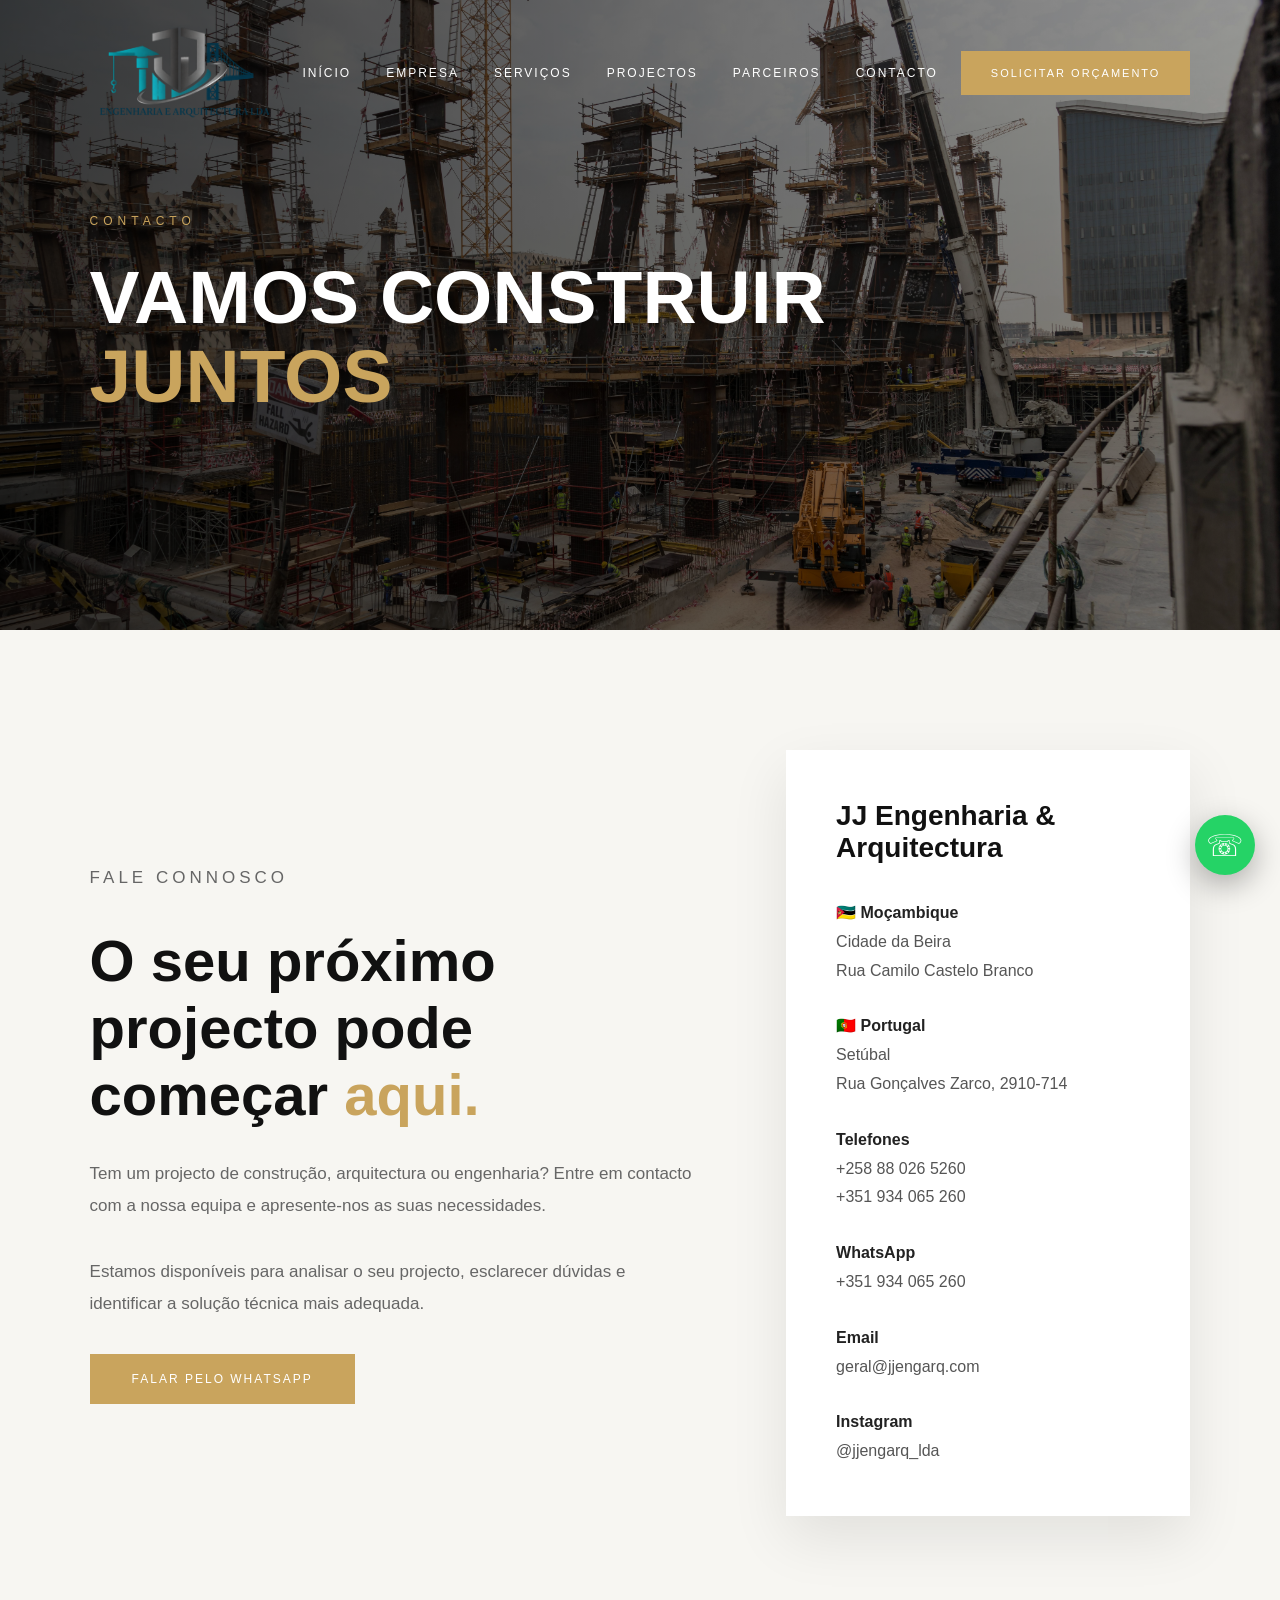
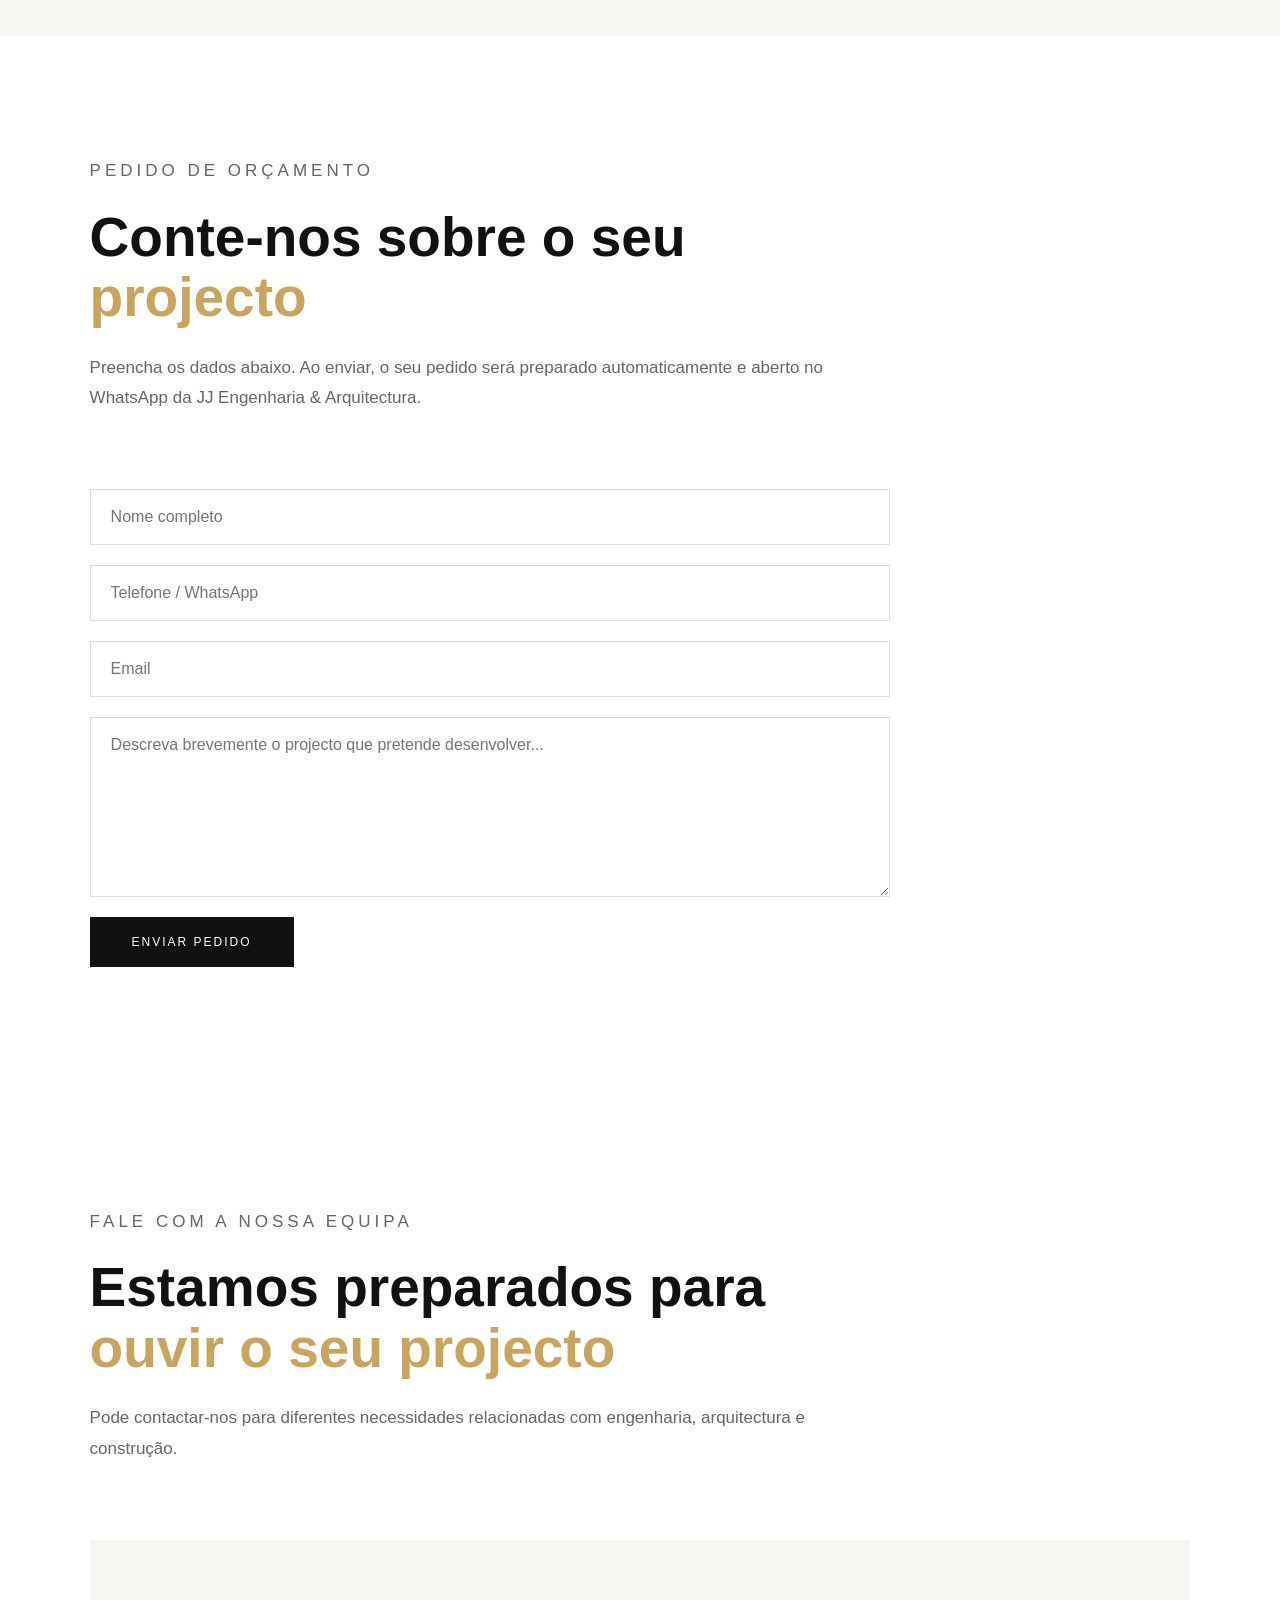
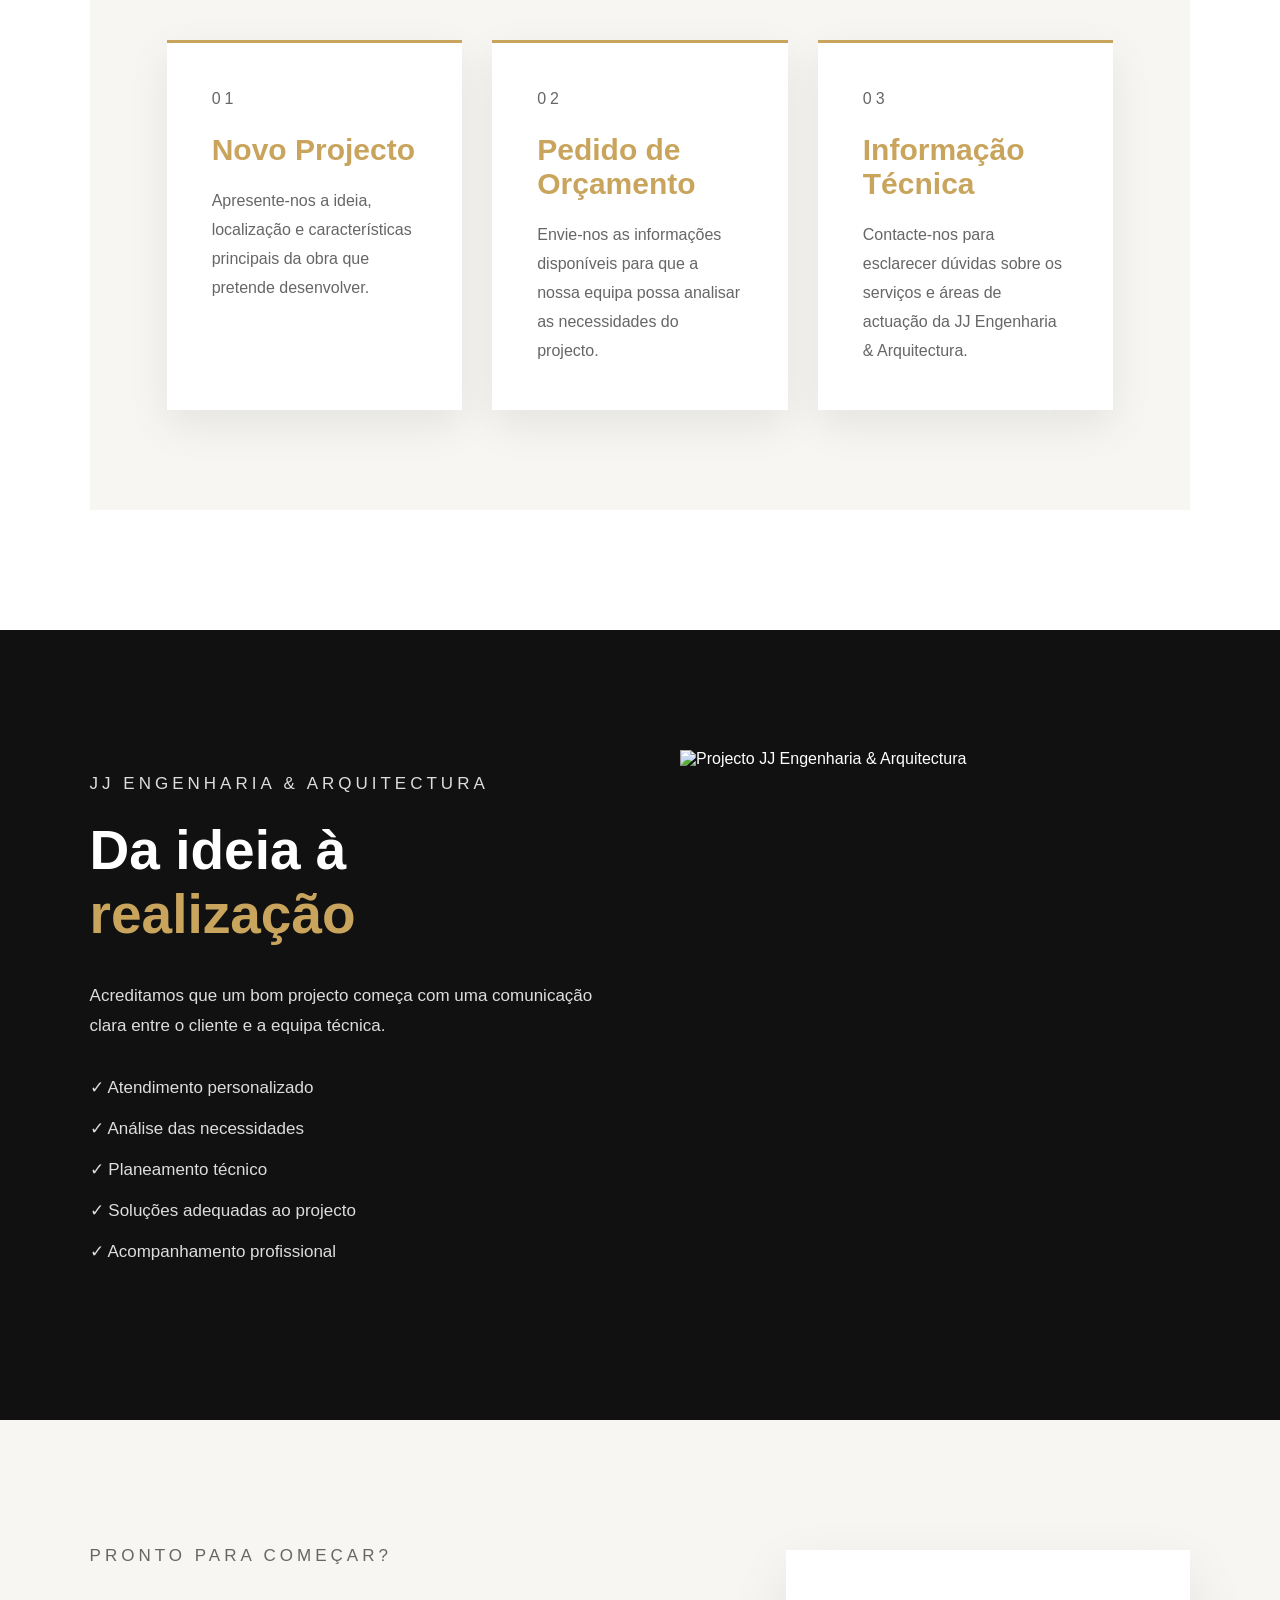
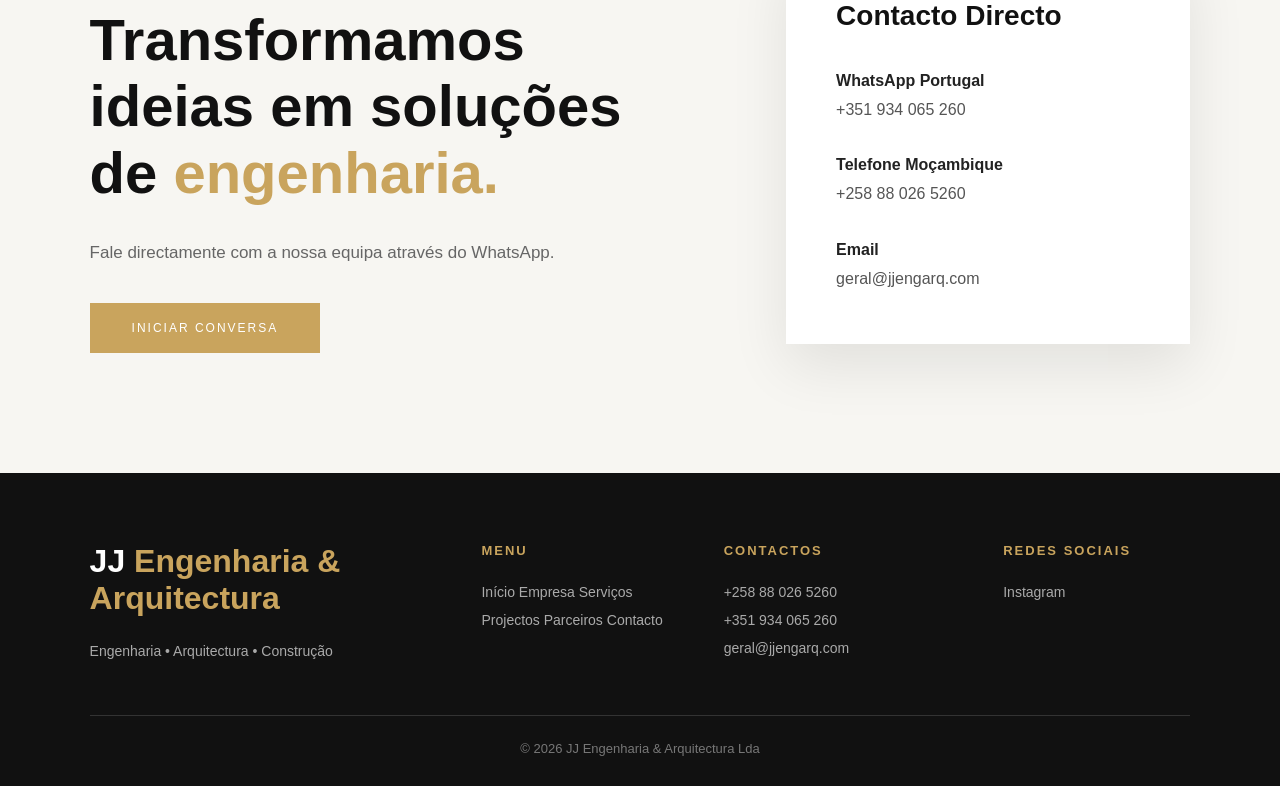
==== commit deb11eb8: "Update contacto.html" ====
--- a/contacto.html
+++ b/contacto.html
@@ -2,355 +2,861 @@
 <html lang="pt">
 
 <head>
+
     <meta charset="UTF-8">
-    <meta name="viewport" content="width=device-width, initial-scale=1.0">
-    <title>Projectos | JJ Engenharia & Arquitectura</title>
-    <meta name="description" content="Conheça projectos, obras e trabalhos desenvolvidos pela JJ Engenharia & Arquitectura.">
-    <meta name="keywords" content="JJ Engenharia, projectos, construção civil, arquitectura, estruturas, infraestruturas, piscinas, topografia, Moçambique, Portugal">
-    <meta name="author" content="JJ Engenharia & Arquitectura">
-    <link rel="stylesheet" href="css/style.css">
+
+    <meta
+        name="viewport"
+        content="width=device-width, initial-scale=1.0"
+    >
+
+    <title>
+        Contacto | JJ Engenharia & Arquitectura
+    </title>
+
+    <meta
+        name="description"
+        content="Entre em contacto com a JJ Engenharia & Arquitectura para solicitar informações, apresentar o seu projecto ou pedir um orçamento."
+    >
+
+    <meta
+        name="keywords"
+        content="JJ Engenharia, contacto, orçamento, engenharia, arquitectura, construção, Moçambique, Portugal"
+    >
+
+    <meta
+        name="author"
+        content="JJ Engenharia & Arquitectura"
+    >
+
+    <link
+        rel="stylesheet"
+        href="css/style.css"
+    >
+
 </head>
 
+
 <body>
 
-    <!-- ===================================================== HEADER ===================================================== -->
-    <header class="header">
-        <div class="logo">
+
+<!-- =====================================================
+HEADER
+===================================================== -->
+
+<header class="header">
+
+    <div class="logo">
+
+        <a href="index.html">
+
+            <img
+                src="images/logo.png"
+                alt="JJ Engenharia & Arquitectura"
+            >
+
+        </a>
+
+    </div>
+
+
+    <button
+        class="menu-toggle"
+        type="button"
+        onclick="abrirMenu()"
+        aria-label="Abrir menu"
+    >
+
+        <span></span>
+        <span></span>
+        <span></span>
+
+    </button>
+
+
+    <nav id="menu">
+
+        <a href="index.html">
+            Início
+        </a>
+
+        <a href="sobre.html">
+            Empresa
+        </a>
+
+        <a href="servicos.html">
+            Serviços
+        </a>
+
+        <a href="projectos.html">
+            Projectos
+        </a>
+
+        <a href="index.html#parceiros">
+            Parceiros
+        </a>
+
+        <a href="contacto.html">
+            Contacto
+        </a>
+
+    </nav>
+
+
+    <a
+        href="#formulario"
+        class="btn-header"
+    >
+        Solicitar Orçamento
+    </a>
+
+</header>
+
+
+
+<!-- =====================================================
+HERO
+===================================================== -->
+
+<section class="page-hero">
+
+    <div>
+
+        <p class="subtitle">
+            CONTACTO
+        </p>
+
+        <h1>
+
+            Vamos construir
+
+            <span>
+                juntos
+            </span>
+
+        </h1>
+
+    </div>
+
+</section>
+
+
+
+<!-- =====================================================
+INTRODUÇÃO / CONTACTOS
+===================================================== -->
+
+<section class="contact">
+
+    <div class="contact-content">
+
+        <p class="section-label">
+            FALE CONNOSCO
+        </p>
+
+        <h2>
+
+            O seu próximo projecto
+            pode começar
+
+            <span style="color:#c9a45d;">
+                aqui.
+            </span>
+
+        </h2>
+
+        <p>
+            Tem um projecto de construção,
+            arquitectura ou engenharia?
+            Entre em contacto com a nossa equipa
+            e apresente-nos as suas necessidades.
+        </p>
+
+        <p>
+            Estamos disponíveis para analisar
+            o seu projecto, esclarecer dúvidas
+            e identificar a solução técnica
+            mais adequada.
+        </p>
+
+
+        <!-- WHATSAPP PORTUGAL -->
+
+        <a
+            href="https://wa.me/351934065260?text=Ol%C3%A1%20JJ%20Engenharia%20%26%20Arquitectura%2C%20gostaria%20de%20obter%20mais%20informa%C3%A7%C3%B5es%20e%20apresentar%20o%20meu%20projecto."
+            class="btn-main"
+            target="_blank"
+            rel="noopener noreferrer"
+        >
+            Falar pelo WhatsApp
+        </a>
+
+    </div>
+
+
+    <div class="contact-info">
+
+        <h3>
+            JJ Engenharia & Arquitectura
+        </h3>
+
+
+        <!-- MOÇAMBIQUE -->
+
+        <p>
+
+            🇲🇿
+
+            <strong>
+                Moçambique
+            </strong>
+
+            <br>
+
+            Cidade da Beira
+
+            <br>
+
+            Rua Camilo Castelo Branco
+
+        </p>
+
+
+        <!-- PORTUGAL -->
+
+        <p>
+
+            🇵🇹
+
+            <strong>
+                Portugal
+            </strong>
+
+            <br>
+
+            Setúbal
+
+            <br>
+
+            Rua Gonçalves Zarco,
+            2910-714
+
+        </p>
+
+
+        <!-- TELEFONES -->
+
+        <p>
+
+            <strong>
+                Telefones
+            </strong>
+
+            <br>
+
+            <a href="tel:+258880265260">
+                +258 88 026 5260
+            </a>
+
+            <br>
+
+            <a href="tel:+351934065260">
+                +351 934 065 260
+            </a>
+
+        </p>
+
+
+        <!-- WHATSAPP -->
+
+        <p>
+
+            <strong>
+                WhatsApp
+            </strong>
+
+            <br>
+
+            <a
+                href="https://wa.me/351934065260"
+                target="_blank"
+                rel="noopener noreferrer"
+            >
+                +351 934 065 260
+            </a>
+
+        </p>
+
+
+        <!-- EMAIL -->
+
+        <p>
+
+            <strong>
+                Email
+            </strong>
+
+            <br>
+
+            <a href="mailto:geral@jjengarq.com">
+                geral@jjengarq.com
+            </a>
+
+        </p>
+
+
+        <!-- INSTAGRAM -->
+
+        <p>
+
+            <strong>
+                Instagram
+            </strong>
+
+            <br>
+
+            <a
+                href="https://www.instagram.com/jjengarq_lda?stkn=MWpsZnFjYWRxdWlwaw=="
+                target="_blank"
+                rel="noopener noreferrer"
+            >
+                @jjengarq_lda
+            </a>
+
+        </p>
+
+    </div>
+
+</section>
+
+
+
+<!-- =====================================================
+FORMULÁRIO
+===================================================== -->
+
+<section
+    class="contact-form-section"
+    id="formulario"
+>
+
+    <div class="section-head">
+
+        <p class="section-label">
+            PEDIDO DE ORÇAMENTO
+        </p>
+
+        <h2>
+
+            Conte-nos sobre o seu
+
+            <span>
+                projecto
+            </span>
+
+        </h2>
+
+        <p>
+            Preencha os dados abaixo.
+            Ao enviar, o seu pedido será preparado
+            automaticamente e aberto no WhatsApp
+            da JJ Engenharia & Arquitectura.
+        </p>
+
+    </div>
+
+
+
+    <form
+        class="contact-form"
+        onsubmit="return enviarWhatsApp();"
+    >
+
+
+        <!-- NOME -->
+
+        <input
+            type="text"
+            id="nome"
+            name="nome"
+            placeholder="Nome completo"
+            autocomplete="name"
+            required
+        >
+
+
+        <!-- TELEFONE -->
+
+        <input
+            type="tel"
+            id="telefone"
+            name="telefone"
+            placeholder="Telefone / WhatsApp"
+            autocomplete="tel"
+            required
+        >
+
+
+        <!-- EMAIL -->
+
+        <input
+            type="email"
+            id="email"
+            name="email"
+            placeholder="Email"
+            autocomplete="email"
+            required
+        >
+
+
+        <!-- MENSAGEM -->
+
+        <textarea
+            id="mensagem"
+            name="mensagem"
+            placeholder="Descreva brevemente o projecto que pretende desenvolver..."
+            required
+        ></textarea>
+
+
+        <!-- ENVIAR -->
+
+        <button
+            type="submit"
+            class="btn-main dark"
+        >
+            Enviar Pedido
+        </button>
+
+
+    </form>
+
+</section>
+
+
+
+<!-- =====================================================
+COMO PODEMOS AJUDAR
+===================================================== -->
+
+<section class="services">
+
+    <div class="section-head">
+
+        <p class="section-label">
+            FALE COM A NOSSA EQUIPA
+        </p>
+
+        <h2>
+
+            Estamos preparados para
+
+            <span>
+                ouvir o seu projecto
+            </span>
+
+        </h2>
+
+        <p>
+            Pode contactar-nos para diferentes
+            necessidades relacionadas com engenharia,
+            arquitectura e construção.
+        </p>
+
+    </div>
+
+
+    <div class="values">
+
+
+        <!-- 01 -->
+
+        <div class="value-card">
+
+            <p class="section-label">
+                01
+            </p>
+
+            <h3>
+                Novo Projecto
+            </h3>
+
+            <p>
+                Apresente-nos a ideia,
+                localização e características
+                principais da obra que pretende
+                desenvolver.
+            </p>
+
+        </div>
+
+
+
+        <!-- 02 -->
+
+        <div class="value-card">
+
+            <p class="section-label">
+                02
+            </p>
+
+            <h3>
+                Pedido de Orçamento
+            </h3>
+
+            <p>
+                Envie-nos as informações disponíveis
+                para que a nossa equipa possa analisar
+                as necessidades do projecto.
+            </p>
+
+        </div>
+
+
+
+        <!-- 03 -->
+
+        <div class="value-card">
+
+            <p class="section-label">
+                03
+            </p>
+
+            <h3>
+                Informação Técnica
+            </h3>
+
+            <p>
+                Contacte-nos para esclarecer dúvidas
+                sobre os serviços e áreas
+                de actuação da JJ Engenharia
+                & Arquitectura.
+            </p>
+
+        </div>
+
+
+    </div>
+
+</section>
+
+
+
+<!-- =====================================================
+DESTAQUE
+===================================================== -->
+
+<section class="highlight">
+
+    <div class="highlight-content">
+
+        <p class="section-label">
+            JJ ENGENHARIA & ARQUITECTURA
+        </p>
+
+        <h2>
+
+            Da ideia à
+
+            <span>
+                realização
+            </span>
+
+        </h2>
+
+        <p>
+            Acreditamos que um bom projecto começa
+            com uma comunicação clara entre
+            o cliente e a equipa técnica.
+        </p>
+
+        <ul>
+
+            <li>
+                ✓ Atendimento personalizado
+            </li>
+
+            <li>
+                ✓ Análise das necessidades
+            </li>
+
+            <li>
+                ✓ Planeamento técnico
+            </li>
+
+            <li>
+                ✓ Soluções adequadas ao projecto
+            </li>
+
+            <li>
+                ✓ Acompanhamento profissional
+            </li>
+
+        </ul>
+
+    </div>
+
+
+    <div class="highlight-image">
+
+        <img
+            src="images/20.jpg"
+            alt="Projecto JJ Engenharia & Arquitectura"
+        >
+
+    </div>
+
+</section>
+
+
+
+<!-- =====================================================
+CHAMADA FINAL
+===================================================== -->
+
+<section class="contact">
+
+    <div class="contact-content">
+
+        <p class="section-label">
+            PRONTO PARA COMEÇAR?
+        </p>
+
+        <h2>
+
+            Transformamos ideias
+            em soluções de
+
+            <span style="color:#c9a45d;">
+                engenharia.
+            </span>
+
+        </h2>
+
+        <p>
+            Fale directamente com a nossa equipa
+            através do WhatsApp.
+        </p>
+
+
+        <a
+            href="https://wa.me/351934065260?text=Ol%C3%A1%20JJ%20Engenharia%20%26%20Arquitectura%2C%20gostaria%20de%20iniciar%20uma%20conversa%20sobre%20um%20projecto."
+            class="btn-main"
+            target="_blank"
+            rel="noopener noreferrer"
+        >
+            Iniciar Conversa
+        </a>
+
+    </div>
+
+
+    <div class="contact-info">
+
+        <h3>
+            Contacto Directo
+        </h3>
+
+        <p>
+
+            <strong>
+                WhatsApp Portugal
+            </strong>
+
+            <br>
+
+            <a
+                href="https://wa.me/351934065260"
+                target="_blank"
+                rel="noopener noreferrer"
+            >
+                +351 934 065 260
+            </a>
+
+        </p>
+
+        <p>
+
+            <strong>
+                Telefone Moçambique
+            </strong>
+
+            <br>
+
+            <a href="tel:+258880265260">
+                +258 88 026 5260
+            </a>
+
+        </p>
+
+        <p>
+
+            <strong>
+                Email
+            </strong>
+
+            <br>
+
+            <a href="geral@jjengarq.com">
+               geral@jjengarq.com
+            </a>
+
+        </p>
+
+    </div>
+
+</section>
+
+
+
+<!-- =====================================================
+FOOTER
+===================================================== -->
+
+<footer>
+
+    <div class="footer-content">
+
+
+        <div class="footer-brand">
+
+            <h3>
+
+                JJ
+
+                <span>
+                    Engenharia & Arquitectura
+                </span>
+
+            </h3>
+
+            <p>
+                Engenharia • Arquitectura • Construção
+            </p>
+
+        </div>
+
+
+        <div class="footer-menu">
+
+            <h4>
+                Menu
+            </h4>
+
             <a href="index.html">
-                <img src="images/logo.png" alt="JJ Engenharia & Arquitectura">
-            </a>
+                Início
+            </a>
+
+            <a href="sobre.html">
+                Empresa
+            </a>
+
+            <a href="servicos.html">
+                Serviços
+            </a>
+
+            <a href="projectos.html">
+                Projectos
+            </a>
+
+            <a href="index.html#parceiros">
+                Parceiros
+            </a>
+
+            <a href="contacto.html">
+                Contacto
+            </a>
+
         </div>
-        <button class="menu-toggle" type="button" onclick="abrirMenu()" aria-label="Abrir menu">
-            <span></span><span></span><span></span>
-        </button>
-        <nav id="menu">
-            <a href="index.html">Início</a>
-            <a href="sobre.html">Empresa</a>
-            <a href="servicos.html">Serviços</a>
-            <a href="projectos.html">Projectos</a>
-            <a href="index.html#parceiros">Parceiros</a>
-            <a href="contacto.html">Contacto</a>
-        </nav>
-        <a href="contacto.html" class="btn-header">Solicitar Orçamento</a>
-    </header>
-
-    <!-- ===================================================== HERO ===================================================== -->
-    <section class="page-hero">
-        <div>
-            <p class="subtitle">PORTFÓLIO</p>
-            <h1>Projectos que <span>definem excelência</span></h1>
+
+
+        <div class="footer-contacts">
+
+            <h4>
+                Contactos
+            </h4>
+
+            <p>
+
+                <a href="tel:+258880265260">
+                    +258 88 026 5260
+                </a>
+
+            </p>
+
+            <p>
+
+                <a href="tel:+351934065260">
+                    +351 934 065 260
+                </a>
+
+            </p>
+
+            <p>
+
+                <a href="geral@jjengarq.com">
+                    geral@jjengarq.com
+                </a>
+
+            </p>
+
         </div>
-    </section>
-
-    <!-- ===================================================== INTRODUÇÃO ===================================================== -->
-    <section class="about">
-        <div class="about-content">
-            <p class="section-label">OS NOSSOS TRABALHOS</p>
-            <h2>Transformamos ideias em <span>realidade</span></h2>
-            <p>Cada projecto representa o nosso compromisso com qualidade, funcionalidade e rigor técnico.</p>
-            <p>Desde a concepção até à execução, trabalhamos para desenvolver soluções de engenharia adaptadas às necessidades de cada cliente.</p>
-            <a href="contacto.html" class="btn-main dark">Iniciar um projecto</a>
+
+
+        <div class="footer-social">
+
+            <h4>
+                Redes Sociais
+            </h4>
+
+            <a
+                href="https://www.instagram.com/jjengarq_lda?stkn=MWpsZnFjYWRxdWlwaw=="
+                target="_blank"
+                rel="noopener noreferrer"
+                class="instagram-link"
+            >
+                Instagram
+            </a>
+
         </div>
-        <div class="about-image">
-            <img src="images/vhj.jpeg" alt="Projecto JJ Engenharia">
-        </div>
-    </section>
-
-    <!-- ===================================================== PROJECTOS EM DESTAQUE ===================================================== -->
-    <section class="projects">
-        <div class="section-head">
-            <p class="section-label">PROJECTOS</p>
-            <h2>Alguns dos nossos <span>trabalhos</span></h2>
-            <p>Uma selecção visual de trabalhos nas áreas de construção, estruturas, arquitectura e infraestruturas.</p>
-        </div>
-        <div class="project-gallery">
-            <div class="project-main">
-                <img src="images/project-01.jpg" alt="Projecto de Construção JJ Engenharia">
-                <div class="project-overlay"><h3>Construção</h3><p>JJ Engenharia & Arquitectura</p></div>
-            </div>
-            <div class="project-card">
-                <img src="images/project-02.jpg" alt="Projecto de Estruturas JJ Engenharia">
-                <div class="project-overlay"><h3>Estruturas</h3></div>
-            </div>
-            <div class="project-card">
-                <img src="images/11.jpeg" alt="Projecto de Arquitectura JJ Engenharia">
-                <div class="project-overlay"><h3>Arquitectura</h3></div>
-            </div>
-            <div class="project-card">
-                <img src="images/project-04.jpg" alt="Projecto de Infraestruturas JJ Engenharia">
-                <div class="project-overlay"><h3>Fundação</h3></div>
-            </div>
-        </div>
-    </section>
-
-    <!-- ===================================================== GALERIA DE OBRAS ===================================================== -->
-    <section class="gallery-section" id="galeria">
-        <div class="section-head gallery-head">
-            <p class="section-label">GALERIA</p>
-            <h2>Obras que mostram <span>a nossa experiência</span></h2>
-            <p>Explore registos de projectos, obras e trabalhos desenvolvidos pela JJ Engenharia & Arquitectura.</p>
-        </div>
-
-        <div class="gallery-grid">
-
-            <div class="gallery-item gallery-large"><img src="images/galeria/1.jpeg" alt="Obra" loading="lazy"><div class="gallery-overlay"><button type="button" class="gallery-open" aria-label="Ampliar imagem">+</button></div></div>
-            <div class="gallery-item"><img src="images/galeria/2.jpeg" alt="Obra" loading="lazy"><div class="gallery-overlay"><button type="button" class="gallery-open" aria-label="Ampliar imagem">+</button></div></div>
-            <div class="gallery-item gallery-wide"><img src="images/galeria/3.jpeg" alt="Obra" loading="lazy"><div class="gallery-overlay"><button type="button" class="gallery-open" aria-label="Ampliar imagem">+</button></div></div>
-            <div class="gallery-item"><img src="images/galeria/4.jpeg" alt="Obra" loading="lazy"><div class="gallery-overlay"><button type="button" class="gallery-open" aria-label="Ampliar imagem">+</button></div></div>
-            <div class="gallery-item gallery-large"><img src="images/galeria/5.jpeg" alt="Obra" loading="lazy"><div class="gallery-overlay"><button type="button" class="gallery-open" aria-label="Ampliar imagem">+</button></div></div>
-            <div class="gallery-item"><img src="images/galeria/6.jpeg" alt="Obra" loading="lazy"><div class="gallery-overlay"><button type="button" class="gallery-open" aria-label="Ampliar imagem">+</button></div></div>
-            <div class="gallery-item gallery-wide"><img src="images/galeria/7.jpeg" alt="Obra" loading="lazy"><div class="gallery-overlay"><button type="button" class="gallery-open" aria-label="Ampliar imagem">+</button></div></div>
-            <div class="gallery-item"><img src="images/galeria/7y.jpeg" alt="Obra" loading="lazy"><div class="gallery-overlay"><button type="button" class="gallery-open" aria-label="Ampliar imagem">+</button></div></div>
-            <div class="gallery-item gallery-large"><img src="images/galeria/8.jpeg" alt="Obra" loading="lazy"><div class="gallery-overlay"><button type="button" class="gallery-open" aria-label="Ampliar imagem">+</button></div></div>
-            <div class="gallery-item"><img src="images/galeria/09.jpeg" alt="Obra" loading="lazy"><div class="gallery-overlay"><button type="button" class="gallery-open" aria-label="Ampliar imagem">+</button></div></div>
-            <div class="gallery-item gallery-wide"><img src="images/galeria/12.jpeg" alt="Obra" loading="lazy"><div class="gallery-overlay"><button type="button" class="gallery-open" aria-label="Ampliar imagem">+</button></div></div>
-            <div class="gallery-item"><img src="images/galeria/13.jpeg" alt="Obra" loading="lazy"><div class="gallery-overlay"><button type="button" class="gallery-open" aria-label="Ampliar imagem">+</button></div></div>
-            <div class="gallery-item gallery-large"><img src="images/galeria/24.jpeg" alt="Obra" loading="lazy"><div class="gallery-overlay"><button type="button" class="gallery-open" aria-label="Ampliar imagem">+</button></div></div>
-            <div class="gallery-item"><img src="images/galeria/34.jpeg" alt="Obra" loading="lazy"><div class="gallery-overlay"><button type="button" class="gallery-open" aria-label="Ampliar imagem">+</button></div></div>
-            <div class="gallery-item gallery-wide"><img src="images/galeria/54.jpeg" alt="Obra" loading="lazy"><div class="gallery-overlay"><button type="button" class="gallery-open" aria-label="Ampliar imagem">+</button></div></div>
-            <div class="gallery-item"><img src="images/galeria/67.jpeg" alt="Obra" loading="lazy"><div class="gallery-overlay"><button type="button" class="gallery-open" aria-label="Ampliar imagem">+</button></div></div>
-            <div class="gallery-item gallery-large"><img src="images/galeria/089.jpeg" alt="Obra" loading="lazy"><div class="gallery-overlay"><button type="button" class="gallery-open" aria-label="Ampliar imagem">+</button></div></div>
-            <div class="gallery-item"><img src="images/galeria/098.jpeg" alt="Obra" loading="lazy"><div class="gallery-overlay"><button type="button" class="gallery-open" aria-label="Ampliar imagem">+</button></div></div>
-            <div class="gallery-item gallery-wide"><img src="images/galeria/123.jpeg" alt="Obra" loading="lazy"><div class="gallery-overlay"><button type="button" class="gallery-open" aria-label="Ampliar imagem">+</button></div></div>
-            <div class="gallery-item"><img src="images/galeria/345.jpeg" alt="Obra" loading="lazy"><div class="gallery-overlay"><button type="button" class="gallery-open" aria-label="Ampliar imagem">+</button></div></div>
-            <div class="gallery-item gallery-large"><img src="images/galeria/453.jpeg" alt="Obra" loading="lazy"><div class="gallery-overlay"><button type="button" class="gallery-open" aria-label="Ampliar imagem">+</button></div></div>
-            <div class="gallery-item"><img src="images/galeria/456.jpeg" alt="Obra" loading="lazy"><div class="gallery-overlay"><button type="button" class="gallery-open" aria-label="Ampliar imagem">+</button></div></div>
-            <div class="gallery-item gallery-wide"><img src="images/galeria/767.jpeg" alt="Obra" loading="lazy"><div class="gallery-overlay"><button type="button" class="gallery-open" aria-label="Ampliar imagem">+</button></div></div>
-            <div class="gallery-item"><img src="images/galeria/1234.jpeg" alt="Obra" loading="lazy"><div class="gallery-overlay"><button type="button" class="gallery-open" aria-label="Ampliar imagem">+</button></div></div>
-            <div class="gallery-item gallery-large"><img src="images/galeria/1323.jpeg" alt="Obra" loading="lazy"><div class="gallery-overlay"><button type="button" class="gallery-open" aria-label="Ampliar imagem">+</button></div></div>
-            <div class="gallery-item"><img src="images/galeria/4321.jpeg" alt="Obra" loading="lazy"><div class="gallery-overlay"><button type="button" class="gallery-open" aria-label="Ampliar imagem">+</button></div></div>
-            <div class="gallery-item gallery-wide"><img src="images/galeria/a.jpeg" alt="Obra" loading="lazy"><div class="gallery-overlay"><button type="button" class="gallery-open" aria-label="Ampliar imagem">+</button></div></div>
-            <div class="gallery-item"><img src="images/galeria/aq.jpeg" alt="Obra" loading="lazy"><div class="gallery-overlay"><button type="button" class="gallery-open" aria-label="Ampliar imagem">+</button></div></div>
-            <div class="gallery-item gallery-large"><img src="images/galeria/aqwe.jpeg" alt="Obra" loading="lazy"><div class="gallery-overlay"><button type="button" class="gallery-open" aria-label="Ampliar imagem">+</button></div></div>
-            <div class="gallery-item"><img src="images/galeria/as.jpeg" alt="Obra" loading="lazy"><div class="gallery-overlay"><button type="button" class="gallery-open" aria-label="Ampliar imagem">+</button></div></div>
-            <div class="gallery-item gallery-wide"><img src="images/galeria/az.jpeg" alt="Obra" loading="lazy"><div class="gallery-overlay"><button type="button" class="gallery-open" aria-label="Ampliar imagem">+</button></div></div>
-            <div class="gallery-item"><img src="images/galeria/azs.jpeg" alt="Obra" loading="lazy"><div class="gallery-overlay"><button type="button" class="gallery-open" aria-label="Ampliar imagem">+</button></div></div>
-            <div class="gallery-item gallery-large"><img src="images/galeria/b.jpeg" alt="Obra" loading="lazy"><div class="gallery-overlay"><button type="button" class="gallery-open" aria-label="Ampliar imagem">+</button></div></div>
-            <div class="gallery-item"><img src="images/galeria/bn.jpeg" alt="Obra" loading="lazy"><div class="gallery-overlay"><button type="button" class="gallery-open" aria-label="Ampliar imagem">+</button></div></div>
-            <div class="gallery-item gallery-wide"><img src="images/galeria/bv.jpeg" alt="Obra" loading="lazy"><div class="gallery-overlay"><button type="button" class="gallery-open" aria-label="Ampliar imagem">+</button></div></div>
-            <div class="gallery-item"><img src="images/galeria/c.jpeg" alt="Obra" loading="lazy"><div class="gallery-overlay"><button type="button" class="gallery-open" aria-label="Ampliar imagem">+</button></div></div>
-            <div class="gallery-item gallery-large"><img src="images/galeria/ç.jpeg" alt="Obra" loading="lazy"><div class="gallery-overlay"><button type="button" class="gallery-open" aria-label="Ampliar imagem">+</button></div></div>
-            <div class="gallery-item"><img src="images/galeria/d.jpeg" alt="Obra" loading="lazy"><div class="gallery-overlay"><button type="button" class="gallery-open" aria-label="Ampliar imagem">+</button></div></div>
-            <div class="gallery-item gallery-wide"><img src="images/galeria/dfr.jpeg" alt="Obra" loading="lazy"><div class="gallery-overlay"><button type="button" class="gallery-open" aria-label="Ampliar imagem">+</button></div></div>
-            <div class="gallery-item"><img src="images/galeria/e.jpeg" alt="Obra" loading="lazy"><div class="gallery-overlay"><button type="button" class="gallery-open" aria-label="Ampliar imagem">+</button></div></div>
-            <div class="gallery-item gallery-large"><img src="images/galeria/er.jpeg" alt="Obra" loading="lazy"><div class="gallery-overlay"><button type="button" class="gallery-open" aria-label="Ampliar imagem">+</button></div></div>
-            <div class="gallery-item"><img src="images/galeria/esd.jpeg" alt="Obra" loading="lazy"><div class="gallery-overlay"><button type="button" class="gallery-open" aria-label="Ampliar imagem">+</button></div></div>
-            <div class="gallery-item gallery-wide"><img src="images/galeria/fr.jpeg" alt="Obra" loading="lazy"><div class="gallery-overlay"><button type="button" class="gallery-open" aria-label="Ampliar imagem">+</button></div></div>
-            <div class="gallery-item"><img src="images/galeria/ft.jpeg" alt="Obra" loading="lazy"><div class="gallery-overlay"><button type="button" class="gallery-open" aria-label="Ampliar imagem">+</button></div></div>
-            <div class="gallery-item gallery-large"><img src="images/galeria/g.jpeg" alt="Obra" loading="lazy"><div class="gallery-overlay"><button type="button" class="gallery-open" aria-label="Ampliar imagem">+</button></div></div>
-            <div class="gallery-item"><img src="images/galeria/hj.jpeg" alt="Obra" loading="lazy"><div class="gallery-overlay"><button type="button" class="gallery-open" aria-label="Ampliar imagem">+</button></div></div>
-            <div class="gallery-item gallery-wide"><img src="images/galeria/hgf.jpeg" alt="Obra" loading="lazy"><div class="gallery-overlay"><button type="button" class="gallery-open" aria-label="Ampliar imagem">+</button></div></div>
-            <div class="gallery-item"><img src="images/galeria/i.jpeg" alt="Obra" loading="lazy"><div class="gallery-overlay"><button type="button" class="gallery-open" aria-label="Ampliar imagem">+</button></div></div>
-            <div class="gallery-item gallery-large"><img src="images/galeria/im.jpeg" alt="Obra" loading="lazy"><div class="gallery-overlay"><button type="button" class="gallery-open" aria-label="Ampliar imagem">+</button></div></div>
-            <div class="gallery-item"><img src="images/galeria/io.jpeg" alt="Obra" loading="lazy"><div class="gallery-overlay"><button type="button" class="gallery-open" aria-label="Ampliar imagem">+</button></div></div>
-            <div class="gallery-item gallery-wide"><img src="images/galeria/j.jpeg" alt="Obra" loading="lazy"><div class="gallery-overlay"><button type="button" class="gallery-open" aria-label="Ampliar imagem">+</button></div></div>
-            <div class="gallery-item"><img src="images/galeria/jhu.jpeg" alt="Obra" loading="lazy"><div class="gallery-overlay"><button type="button" class="gallery-open" aria-label="Ampliar imagem">+</button></div></div>
-            <div class="gallery-item gallery-large"><img src="images/galeria/juh.jpeg" alt="Obra" loading="lazy"><div class="gallery-overlay"><button type="button" class="gallery-open" aria-label="Ampliar imagem">+</button></div></div>
-            <div class="gallery-item"><img src="images/galeria/jui.jpeg" alt="Obra" loading="lazy"><div class="gallery-overlay"><button type="button" class="gallery-open" aria-label="Ampliar imagem">+</button></div></div>
-            <div class="gallery-item gallery-wide"><img src="images/galeria/k.jpeg" alt="Obra" loading="lazy"><div class="gallery-overlay"><button type="button" class="gallery-open" aria-label="Ampliar imagem">+</button></div></div>
-            <div class="gallery-item"><img src="images/galeria/kj.jpeg" alt="Obra" loading="lazy"><div class="gallery-overlay"><button type="button" class="gallery-open" aria-label="Ampliar imagem">+</button></div></div>
-            <div class="gallery-item gallery-large"><img src="images/galeria/lk.jpeg" alt="Obra" loading="lazy"><div class="gallery-overlay"><button type="button" class="gallery-open" aria-label="Ampliar imagem">+</button></div></div>
-            <div class="gallery-item"><img src="images/galeria/lkw.jpeg" alt="Obra" loading="lazy"><div class="gallery-overlay"><button type="button" class="gallery-open" aria-label="Ampliar imagem">+</button></div></div>
-            <div class="gallery-item gallery-wide"><img src="images/galeria/lo.jpeg" alt="Obra" loading="lazy"><div class="gallery-overlay"><button type="button" class="gallery-open" aria-label="Ampliar imagem">+</button></div></div>
-            <div class="gallery-item"><img src="images/galeria/mj.jpeg" alt="Obra" loading="lazy"><div class="gallery-overlay"><button type="button" class="gallery-open" aria-label="Ampliar imagem">+</button></div></div>
-            <div class="gallery-item gallery-large"><img src="images/galeria/mn.jpeg" alt="Obra" loading="lazy"><div class="gallery-overlay"><button type="button" class="gallery-open" aria-label="Ampliar imagem">+</button></div></div>
-            <div class="gallery-item"><img src="images/galeria/mnb.jpeg" alt="Obra" loading="lazy"><div class="gallery-overlay"><button type="button" class="gallery-open" aria-label="Ampliar imagem">+</button></div></div>
-            <div class="gallery-item gallery-wide"><img src="images/galeria/nhu.jpeg" alt="Obra" loading="lazy"><div class="gallery-overlay"><button type="button" class="gallery-open" aria-label="Ampliar imagem">+</button></div></div>
-            <div class="gallery-item"><img src="images/galeria/o.jpeg" alt="Obra" loading="lazy"><div class="gallery-overlay"><button type="button" class="gallery-open" aria-label="Ampliar imagem">+</button></div></div>
-            <div class="gallery-item gallery-large"><img src="images/galeria/op.jpeg" alt="Obra" loading="lazy"><div class="gallery-overlay"><button type="button" class="gallery-open" aria-label="Ampliar imagem">+</button></div></div>
-            <div class="gallery-item"><img src="images/galeria/p.jpeg" alt="Obra" loading="lazy"><div class="gallery-overlay"><button type="button" class="gallery-open" aria-label="Ampliar imagem">+</button></div></div>
-            <div class="gallery-item gallery-wide"><img src="images/galeria/pi.jpeg" alt="Obra" loading="lazy"><div class="gallery-overlay"><button type="button" class="gallery-open" aria-label="Ampliar imagem">+</button></div></div>
-            <div class="gallery-item"><img src="images/galeria/q.jpeg" alt="Obra" loading="lazy"><div class="gallery-overlay"><button type="button" class="gallery-open" aria-label="Ampliar imagem">+</button></div></div>
-            <div class="gallery-item gallery-large"><img src="images/galeria/qswer.jpeg" alt="Obra" loading="lazy"><div class="gallery-overlay"><button type="button" class="gallery-open" aria-label="Ampliar imagem">+</button></div></div>
-            <div class="gallery-item"><img src="images/galeria/qw.jpeg" alt="Obra" loading="lazy"><div class="gallery-overlay"><button type="button" class="gallery-open" aria-label="Ampliar imagem">+</button></div></div>
-            <div class="gallery-item gallery-wide"><img src="images/galeria/qws.jpeg" alt="Obra" loading="lazy"><div class="gallery-overlay"><button type="button" class="gallery-open" aria-label="Ampliar imagem">+</button></div></div>
-            <div class="gallery-item"><img src="images/galeria/qxs.jpeg" alt="Obra" loading="lazy"><div class="gallery-overlay"><button type="button" class="gallery-open" aria-label="Ampliar imagem">+</button></div></div>
-            <div class="gallery-item gallery-large"><img src="images/galeria/r.jpeg" alt="Obra" loading="lazy"><div class="gallery-overlay"><button type="button" class="gallery-open" aria-label="Ampliar imagem">+</button></div></div>
-            <div class="gallery-item"><img src="images/galeria/ra.jpeg" alt="Obra" loading="lazy"><div class="gallery-overlay"><button type="button" class="gallery-open" aria-label="Ampliar imagem">+</button></div></div>
-            <div class="gallery-item gallery-wide"><img src="images/galeria/re.jpeg" alt="Obra" loading="lazy"><div class="gallery-overlay"><button type="button" class="gallery-open" aria-label="Ampliar imagem">+</button></div></div>
-            <div class="gallery-item"><img src="images/galeria/rfv.jpeg" alt="Obra" loading="lazy"><div class="gallery-overlay"><button type="button" class="gallery-open" aria-label="Ampliar imagem">+</button></div></div>
-            <div class="gallery-item gallery-large"><img src="images/galeria/rt.jpeg" alt="Obra" loading="lazy"><div class="gallery-overlay"><button type="button" class="gallery-open" aria-label="Ampliar imagem">+</button></div></div>
-            <div class="gallery-item"><img src="images/galeria/s.jpeg" alt="Obra" loading="lazy"><div class="gallery-overlay"><button type="button" class="gallery-open" aria-label="Ampliar imagem">+</button></div></div>
-            <div class="gallery-item gallery-wide"><img src="images/galeria/sc.jpeg" alt="Obra" loading="lazy"><div class="gallery-overlay"><button type="button" class="gallery-open" aria-label="Ampliar imagem">+</button></div></div>
-            <div class="gallery-item"><img src="images/galeria/street.jpeg" alt="Obra" loading="lazy"><div class="gallery-overlay"><button type="button" class="gallery-open" aria-label="Ampliar imagem">+</button></div></div>
-            <div class="gallery-item gallery-large"><img src="images/galeria/t.jpeg" alt="Obra" loading="lazy"><div class="gallery-overlay"><button type="button" class="gallery-open" aria-label="Ampliar imagem">+</button></div></div>
-            <div class="gallery-item"><img src="images/galeria/te.jpeg" alt="Obra" loading="lazy"><div class="gallery-overlay"><button type="button" class="gallery-open" aria-label="Ampliar imagem">+</button></div></div>
-            <div class="gallery-item gallery-wide"><img src="images/galeria/ty.jpeg" alt="Obra" loading="lazy"><div class="gallery-overlay"><button type="button" class="gallery-open" aria-label="Ampliar imagem">+</button></div></div>
-            <div class="gallery-item"><img src="images/galeria/tyh.jpeg" alt="Obra" loading="lazy"><div class="gallery-overlay"><button type="button" class="gallery-open" aria-label="Ampliar imagem">+</button></div></div>
-            <div class="gallery-item gallery-large"><img src="images/galeria/u.jpeg" alt="Obra" loading="lazy"><div class="gallery-overlay"><button type="button" class="gallery-open" aria-label="Ampliar imagem">+</button></div></div>
-            <div class="gallery-item"><img src="images/galeria/v.jpeg" alt="Obra" loading="lazy"><div class="gallery-overlay"><button type="button" class="gallery-open" aria-label="Ampliar imagem">+</button></div></div>
-            <div class="gallery-item gallery-wide"><img src="images/galeria/vcf.jpeg" alt="Obra" loading="lazy"><div class="gallery-overlay"><button type="button" class="gallery-open" aria-label="Ampliar imagem">+</button></div></div>
-            <div class="gallery-item"><img src="images/galeria/ver.jpeg" alt="Obra" loading="lazy"><div class="gallery-overlay"><button type="button" class="gallery-open" aria-label="Ampliar imagem">+</button></div></div>
-            <div class="gallery-item gallery-large"><img src="images/galeria/vhj.jpeg" alt="Obra" loading="lazy"><div class="gallery-overlay"><button type="button" class="gallery-open" aria-label="Ampliar imagem">+</button></div></div>
-            <div class="gallery-item"><img src="images/galeria/w.jpeg" alt="Obra" loading="lazy"><div class="gallery-overlay"><button type="button" class="gallery-open" aria-label="Ampliar imagem">+</button></div></div>
-            <div class="gallery-item gallery-wide"><img src="images/galeria/was.jpeg" alt="Obra" loading="lazy"><div class="gallery-overlay"><button type="button" class="gallery-open" aria-label="Ampliar imagem">+</button></div></div>
-            <div class="gallery-item"><img src="images/galeria/we.jpeg" alt="Obra" loading="lazy"><div class="gallery-overlay"><button type="button" class="gallery-open" aria-label="Ampliar imagem">+</button></div></div>
-            <div class="gallery-item gallery-large"><img src="images/galeria/wh.jpeg" alt="Obra" loading="lazy"><div class="gallery-overlay"><button type="button" class="gallery-open" aria-label="Ampliar imagem">+</button></div></div>
-            <div class="gallery-item"><img src="images/galeria/ws.jpeg" alt="Obra" loading="lazy"><div class="gallery-overlay"><button type="button" class="gallery-open" aria-label="Ampliar imagem">+</button></div></div>
-            <div class="gallery-item gallery-wide"><img src="images/galeria/wsx.jpeg" alt="Obra" loading="lazy"><div class="gallery-overlay"><button type="button" class="gallery-open" aria-label="Ampliar imagem">+</button></div></div>
-            <div class="gallery-item"><img src="images/galeria/x.jpeg" alt="Obra" loading="lazy"><div class="gallery-overlay"><button type="button" class="gallery-open" aria-label="Ampliar imagem">+</button></div></div>
-            <div class="gallery-item gallery-large"><img src="images/galeria/y.jpeg" alt="Obra" loading="lazy"><div class="gallery-overlay"><button type="button" class="gallery-open" aria-label="Ampliar imagem">+</button></div></div>
-            <div class="gallery-item"><img src="images/galeria/yui.jpeg" alt="Obra" loading="lazy"><div class="gallery-overlay"><button type="button" class="gallery-open" aria-label="Ampliar imagem">+</button></div></div>
-            <div class="gallery-item gallery-wide"><img src="images/galeria/yuil.jpeg" alt="Obra" loading="lazy"><div class="gallery-overlay"><button type="button" class="gallery-open" aria-label="Ampliar imagem">+</button></div></div>
-            <div class="gallery-item"><img src="images/galeria/yuio.jpeg" alt="Obra" loading="lazy"><div class="gallery-overlay"><button type="button" class="gallery-open" aria-label="Ampliar imagem">+</button></div></div>
-            <div class="gallery-item gallery-large"><img src="images/galeria/z.jpeg" alt="Obra" loading="lazy"><div class="gallery-overlay"><button type="button" class="gallery-open" aria-label="Ampliar imagem">+</button></div></div>
-            <div class="gallery-item"><img src="images/galeria/zse.jpeg" alt="Obra" loading="lazy"><div class="gallery-overlay"><button type="button" class="gallery-open" aria-label="Ampliar imagem">+</button></div></div>
-            <div class="gallery-item gallery-wide"><img src="images/galeria/zx.jpeg" alt="Obra" loading="lazy"><div class="gallery-overlay"><button type="button" class="gallery-open" aria-label="Ampliar imagem">+</button></div></div>
-            <div class="gallery-item"><img src="images/galeria/zxcv.jpeg" alt="Obra" loading="lazy"><div class="gallery-overlay"><button type="button" class="gallery-open" aria-label="Ampliar imagem">+</button></div></div>
-            <div class="gallery-item gallery-large"><img src="images/galeria/zxd.jpeg" alt="Obra" loading="lazy"><div class="gallery-overlay"><button type="button" class="gallery-open" aria-label="Ampliar imagem">+</button></div></div>
-
-        </div>
-    </section>
-
-    <!-- ===================================================== VÍDEO ===================================================== -->
-    <section class="project-video" id="video">
-        <div class="project-video-head">
-            <p class="section-label">EM ACÇÃO</p>
-            <h2>Engenharia que se vê <span>no terreno</span></h2>
-            <p>Acompanhe um registo audiovisual do trabalho, execução e acompanhamento técnico da JJ Engenharia & Arquitectura.</p>
-        </div>
-        <div class="project-video-wrapper">
-            <video controls playsinline preload="metadata" poster="images/galeria/1.jpeg">
-                <source src="videos/jj-obra.mp4" type="video/mp4">
-                O seu navegador não suporta reprodução de vídeo.
-            </video>
-        </div>
-    </section>
-
-    <!-- ===================================================== LIGHTBOX ===================================================== -->
-    <div class="gallery-lightbox" id="galleryLightbox" aria-hidden="true">
-        <button type="button" class="lightbox-close" aria-label="Fechar imagem">×</button>
-        <button type="button" class="lightbox-arrow lightbox-prev" aria-label="Imagem anterior">‹</button>
-        <div class="lightbox-content">
-            <img id="lightboxImage" src="" alt="">
-            <div class="lightbox-caption">
-                <span id="lightboxCategory"></span>
-                <h3 id="lightboxTitle"></h3>
-            </div>
-        </div>
-        <button type="button" class="lightbox-arrow lightbox-next" aria-label="Próxima imagem">›</button>
-    </div>
-
-    <!-- ===================================================== ÁREAS DE ACTUAÇÃO ===================================================== -->
-    <section class="services">
-        <div class="section-head">
-            <p class="section-label">CAPACIDADE TÉCNICA</p>
-            <h2>Projectos em diferentes <span>áreas</span></h2>
-            <p>A nossa actuação abrange diferentes especialidades de engenharia e construção.</p>
-        </div>
-        <div class="service-list">
-            <div class="service-item">
-                <div class="service-number">01</div>
-                <div class="service-image"><img src="images/service-construcao.jpg" alt="Construção de Edifícios e Monumentos"></div>
-                <div class="service-info">
-                    <h3>Edifícios e Monumentos</h3>
-                    <p>Construção, estruturas, acabamentos, reabilitação e instalações.</p>
-                    <a href="servicos.html#edificios">Ver serviços →</a>
-                </div>
-            </div>
-            <div class="service-item reverse">
-                <div class="service-number">02</div>
-                <div class="service-image"><img src="images/obra1.png" alt="Obras Hidráulicas"></div>
-                <div class="service-info">
-                    <h3>Obras Hidráulicas</h3>
-                    <p>Infraestruturas hidráulicas, drenagem, redes de águas e sistemas associados.</p>
-                    <a href="servicos.html#hidraulicas">Ver serviços →</a>
-                </div>
-            </div>
-            <div class="service-item">
-                <div class="service-number">03</div>
-                <div class="service-image"><img src="images/service-infraestrutura.jpg" alt="Vias de Comunicação"></div>
-                <div class="service-info">
-                    <h3>Vias de Comunicação</h3>
-                    <p>Estradas, pontes, caminhos de ferro, aeródromos e sinalização.</p>
-                    <a href="servicos.html#vias">Ver serviços →</a>
-                </div>
-            </div>
-            <div class="service-item reverse">
-                <div class="service-number">04</div>
-                <div class="service-image"><img src="images/obra2.png" alt="Fundações e Captações de Água"></div>
-                <div class="service-info">
-                    <h3>Fundações e Captações de Água</h3>
-                    <p>Fundações, sondagens, contenções e furos de captação de água.</p>
-                    <a href="servicos.html#fundacoes">Ver serviços →</a>
-                </div>
-            </div>
-        </div>
-    </section>
-
-    <!-- ===================================================== COMPROMISSO ===================================================== -->
-    <section class="highlight">
-        <div class="highlight-content">
-            <p class="section-label">O NOSSO COMPROMISSO</p>
-            <h2>Qualidade em <span>cada detalhe</span></h2>
-            <p>Cada trabalho é desenvolvido com atenção ao detalhe, responsabilidade e rigor técnico.</p>
-            <ul>
-                <li>✓ Planeamento rigoroso</li>
-                <li>✓ Soluções técnicas adequadas</li>
-                <li>✓ Acompanhamento da execução</li>
-                <li>✓ Compromisso com qualidade</li>
-            </ul>
-        </div>
-        <div class="highlight-image">
-            <img src="images/re.jpeg" alt="Construção JJ Engenharia & Arquitectura">
-        </div>
-    </section>
-
-    <!-- ===================================================== CONTACTO ===================================================== -->
-    <section class="contact">
-        <div class="contact-content">
-            <p class="section-label">NOVO PROJECTO</p>
-            <h2>Tem uma ideia?<br>Vamos construir juntos.</h2>
-            <p>Fale com a nossa equipa e apresente-nos o projecto que pretende desenvolver.</p>
-            <a href="https://wa.me/351934065260?text=Ol%C3%A1%20JJ%20Engenharia%20%26%20Arquitectura%2C%20tenho%20um%20novo%20projecto%20e%20gostaria%20de%20solicitar%20mais%20informa%C3%A7%C3%B5es." class="btn-main" target="_blank" rel="noopener noreferrer">Falar connosco</a>
-        </div>
-        <div class="contact-info">
-            <h3>JJ Engenharia & Arquitectura</h3>
-            <p>🇲 <strong>Moçambique</strong><br>Cidade da Beira<br>Rua Camilo Castelo Branco</p>
-            <p>🇵 <strong>Portugal</strong><br>Setúbal<br>Rua Gonçalves Zarco, 2910-714</p>
-            <p><strong>Telefone</strong><br><a href="tel:+258880265260">+258 88 026 5260</a><br><a href="tel:+351934065260">+351 934 065 260</a></p>
-            <p><strong>Email</strong><br><a href="mailto:jjengarq@gmail.com">jjengarq@gmail.com</a></p>
-            <p><strong>Instagram</strong><br><a href="https://www.instagram.com/jjengarq_lda?stkn=MWpsZnFjYWRxdWlwaw==" target="_blank" rel="noopener noreferrer">@jjengarq_lda</a></p>
-        </div>
-    </section>
-
-    <!-- ===================================================== FOOTER ===================================================== -->
-    <footer>
-        <div class="footer-content">
-            <div class="footer-brand">
-                <h3>JJ <span>Engenharia & Arquitectura</span></h3>
-                <p>Engenharia • Arquitectura • Construção</p>
-            </div>
-            <div class="footer-menu">
-                <h4>Menu</h4>
-                <a href="index.html">Início</a>
-                <a href="sobre.html">Empresa</a>
-                <a href="servicos.html">Serviços</a>
-                <a href="projectos.html">Projectos</a>
-                <a href="#galeria">Galeria</a>
-                <a href="#video">Vídeo</a>
-                <a href="index.html#parceiros">Parceiros</a>
-                <a href="contacto.html">Contacto</a>
-            </div>
-            <div class="footer-contacts">
-                <h4>Contactos</h4>
-                <p><a href="tel:+258880265260">+258 88 026 5260</a></p>
-                <p><a href="tel:+351934065260">+351 934 065 260</a></p>
-                <p><a href="mailto:jjengarq@gmail.com">jjengarq@gmail.com</a></p>
-            </div>
-            <div class="footer-social">
-                <h4>Redes Sociais</h4>
-                <a href="https://www.instagram.com/jjengarq_lda?stkn=MWpsZnFjYWRxdWlwaw==" target="_blank" rel="noopener noreferrer" class="instagram-link">Instagram</a>
-            </div>
-        </div>
-        <div class="copyright">© 2026 JJ Engenharia & Arquitectura Lda</div>
-    </footer>
-
-    <!-- ===================================================== WHATSAPP ===================================================== -->
-    <a href="https://wa.me/351934065260?text=Ol%C3%A1%20JJ%20Engenharia%20%26%20Arquitectura%2C%20gostaria%20de%20obter%20mais%20informa%C3%A7%C3%B5es%20sobre%20os%20vossos%20projectos." class="whatsapp" target="_blank" rel="noopener noreferrer" aria-label="Contactar JJ Engenharia pelo WhatsApp">☏</a>
-
-    <!-- ===================================================== JAVASCRIPT ===================================================== -->
-    <script src="js/script.js"></script>
+
+    </div>
+
+
+    <div class="copyright">
+
+        © 2026 JJ Engenharia & Arquitectura Lda
+
+    </div>
+
+</footer>
+
+
+
+<!-- =====================================================
+WHATSAPP FLUTUANTE
+PORTUGAL
+===================================================== -->
+
+<a
+    href="https://wa.me/351934065260?text=Ol%C3%A1%20JJ%20Engenharia%20%26%20Arquitectura%2C%20gostaria%20de%20obter%20mais%20informa%C3%A7%C3%B5es."
+    class="whatsapp"
+    target="_blank"
+    rel="noopener noreferrer"
+    aria-label="Contactar JJ Engenharia e Arquitectura pelo WhatsApp"
+>
+    ☏
+</a>
+
+
+
+<!-- =====================================================
+JAVASCRIPT
+===================================================== -->
+
+<script src="js/script.js"></script>
+
 
 </body>
+
 </html>
